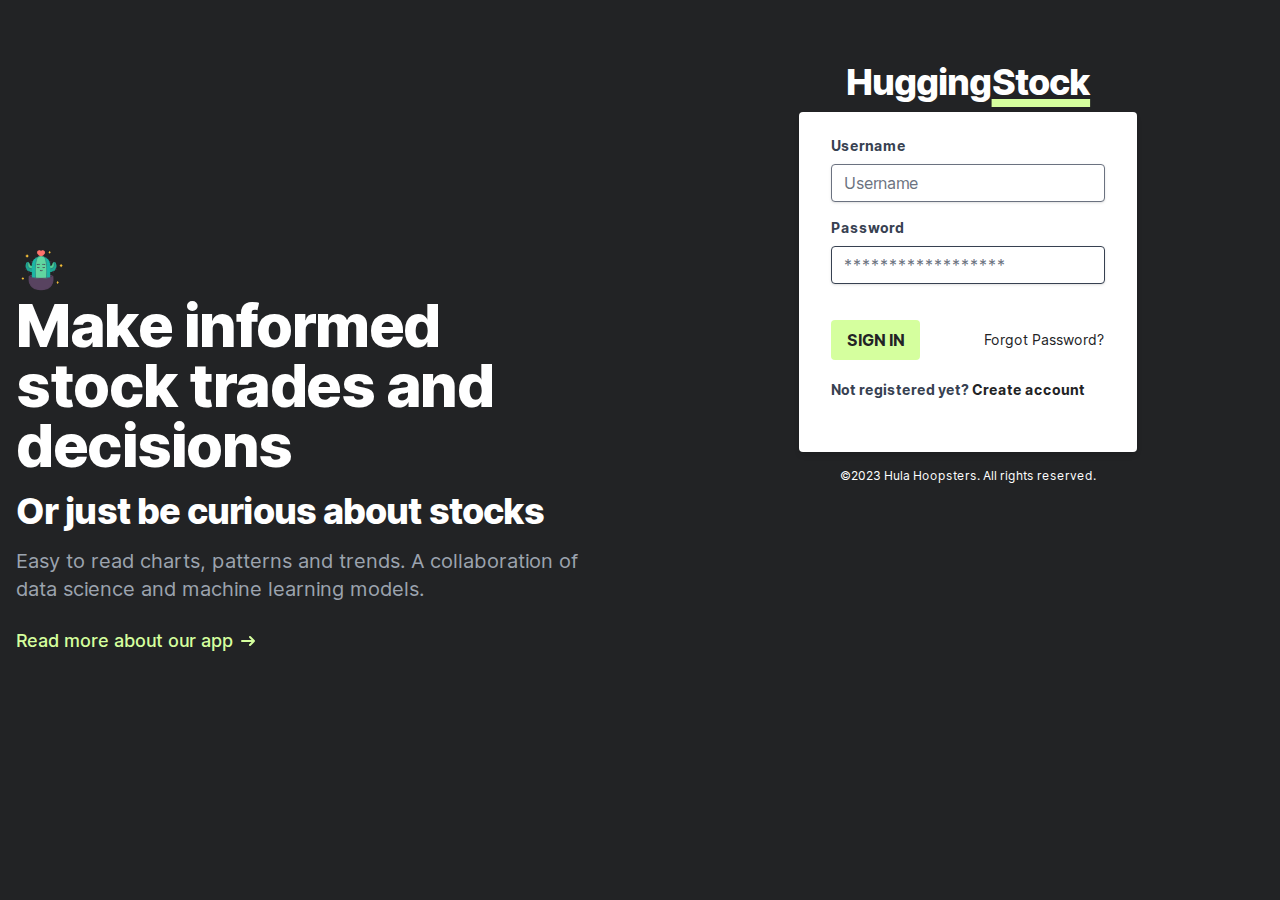
==== index.html @ e7da0951 "Updates" ====
<!DOCTYPE html><html lang="en"><head><meta charSet="utf-8"/><meta name="viewport" content="width=device-width, initial-scale=1"/><link rel="preload" as="font" href="/_next/static/media/c9a5bc6a7c948fb0-s.p.woff2" crossorigin="" type="font/woff2"/><link rel="preload" as="image" href="/images/idea.png"/><link rel="preload" as="image" href="/images/settings.png"/><link rel="preload" as="image" href="/images/logoff.png"/><link rel="preload" as="image" href="/images/chart1.png"/><link rel="preload" as="image" href="/images/chart2.png"/><link rel="preload" as="image" href="/images/chart3.png"/><link rel="stylesheet" href="/_next/static/css/60fbf86579f95ee8.css" data-precedence="next"/><link rel="preload" href="/_next/static/chunks/webpack-f92dfe1805171d2d.js" as="script" fetchPriority="low"/><script src="/_next/static/chunks/fd9d1056-d8f5e6ec3ff59217.js" async=""></script><script src="/_next/static/chunks/596-ba4aa5699359b7df.js" async=""></script><script src="/_next/static/chunks/main-app-d7ab8766f809db56.js" async=""></script><title>Hugging Stock</title><meta name="description" content="Hugging Stock for Automated Stock Charts"/><link rel="icon" href="/favicon.ico" type="image/x-icon" sizes="16x16"/><meta name="next-size-adjust"/><script src="/_next/static/chunks/polyfills-78c92fac7aa8fdd8.js" noModule=""></script></head><body class="__className_e66fe9 bg-base-100 m-0 p-0 lg:m-auto max-w-screen-2xl
          "><main><header class=" border-b-4 border-base-100 fixed  inset-x-0  top-0 m-0 p-0 z-20"><div class="navbar max-w-full bg-gradient-to-r from-base-100 from-50% via-base-100 to-base-100"><div class="flex-1"><img class="mask mask-heart w-8 lg:w-14" src="/images/idea.png"/><a class="text-primary btn btn-ghost normal-case m-0 p-0"><h1 class="font-extrabold leading-none tracking-tight text-2xl lg:text-4xl text-white">Hugging<span class="underline underline-offset-3 decoration-8 decoration-primary">Stock</span></h1></a></div><div class="flex-none gap-2"><div class="form-control"><form><input type="text" placeholder="Search By Ticker" class="bg-white w-40 text-base-100 input input-bordered" name="searchText"/></form></div><div class="dropdown dropdown-end"><label tabindex="0" class="btn border-2 border-white btn-circle avatar hover:border-white"><div class="avatar placeholder"><div class="bg-secondary-focus text-base-100 rounded-full w-10"><span></span></div></div></label><ul tabindex="0" class="mt-3 z-[1] p-2 shadow menu menu-sm dropdown-content bg-white text-base-100 rounded-box w-52"><li><a class="justify-between" href="/profile">Profile<img src="/images/settings.png"/></a></li><li><a class="justify-between">Logout<img src="/images/logoff.png"/></a></li></ul></div></div></div></header><div class="bg-base-100 dark:bg-base-100 mt-20 "><div class="bg-base-100 m-0 p-0"></div></div><footer class="bg-white border-t-4 border-secondary fixed  inset-x-0  bottom-0  p-2"><div class="grid h-full max-w-lg grid-cols-3 mx-auto text-base-100 dark:text-base-100"><a data-tip="Charts" href="/stocks?ticker=S%26P" class="inline-flex flex-col items-center justify-center font-bold px-5 group"><img src="/images/chart1.png" width="35"/><span class="text-sm group-hover:text-base-100 dark:group-hover:text-base-100">Charts</span></a><a data-tip="News" href="/news?ticker=S%26P" class="inline-flex font-bold flex-col items-center justify-center px-5 group"><img src="/images/chart2.png" width="35"/><span class="text-sm  group-hover:text-base-100 dark:group-hover:text-base-100">News</span></a><button type="button" class="inline-flex flex-col items-center justify-center font-bold px-5 group"><a class="tooltip tooltip-right" data-tip="S&amp;P" href="/snp"><img src="/images/chart3.png" width="35"/></a><span class="text-sm  group-hover:text-base-100 dark:group-hover:text-base-100">S&amp;P</span></button></div></footer></main><div id="modal-root"></div><script src="/_next/static/chunks/webpack-f92dfe1805171d2d.js" async=""></script><script>(self.__next_f=self.__next_f||[]).push([0])</script><script>self.__next_f.push([1,"1:HL[\"/_next/static/media/c9a5bc6a7c948fb0-s.p.woff2\",{\"as\":\"font\",\"type\":\"font/woff2\"}]\n2:HL[\"/_next/static/css/60fbf86579f95ee8.css\",{\"as\":\"style\"}]\n0:\"$L3\"\n"])</script><script>self.__next_f.push([1,"4:I{\"id\":7948,\"chunks\":[\"272:static/chunks/webpack-f92dfe1805171d2d.js\",\"971:static/chunks/fd9d1056-d8f5e6ec3ff59217.js\",\"596:static/chunks/596-ba4aa5699359b7df.js\"],\"name\":\"default\",\"async\":false}\n6:I{\"id\":6628,\"chunks\":[\"272:static/chunks/webpack-f92dfe1805171d2d.js\",\"971:static/chunks/fd9d1056-d8f5e6ec3ff59217.js\",\"596:static/chunks/596-ba4aa5699359b7df.js\"],\"name\":\"\",\"async\":false}\n7:I{\"id\":7767,\"chunks\":[\"272:static/chunks/webpack-f92dfe1805171d2d.js\",\"971:static/chunks/fd9d1056-d8f5e6ec3ff59217.js\",\"5"])</script><script>self.__next_f.push([1,"96:static/chunks/596-ba4aa5699359b7df.js\"],\"name\":\"default\",\"async\":false}\n8:I{\"id\":7920,\"chunks\":[\"272:static/chunks/webpack-f92dfe1805171d2d.js\",\"971:static/chunks/fd9d1056-d8f5e6ec3ff59217.js\",\"596:static/chunks/596-ba4aa5699359b7df.js\"],\"name\":\"default\",\"async\":false}\na:I{\"id\":4839,\"chunks\":[\"272:static/chunks/webpack-f92dfe1805171d2d.js\",\"971:static/chunks/fd9d1056-d8f5e6ec3ff59217.js\",\"596:static/chunks/596-ba4aa5699359b7df.js\"],\"name\":\"default\",\"async\":false}\nb:I{\"id\":1660,\"chunks\":[\"719:static/chunk"])</script><script>self.__next_f.push([1,"s/719-544041f2a8531db1.js\",\"396:static/chunks/396-30b259fae0532c16.js\",\"666:static/chunks/666-f0248f15559098da.js\",\"419:static/chunks/419-983c4f3cb1849428.js\",\"931:static/chunks/app/page-a1093fd416ad3d81.js\"],\"name\":\"\",\"async\":false}\n"])</script><script>self.__next_f.push([1,"3:[[[\"$\",\"link\",\"0\",{\"rel\":\"stylesheet\",\"href\":\"/_next/static/css/60fbf86579f95ee8.css\",\"precedence\":\"next\"}]],[\"$\",\"$L4\",null,{\"buildId\":\"aAJqhmwdjrL7wTuCgddaN\",\"assetPrefix\":\"\",\"initialCanonicalUrl\":\"/\",\"initialTree\":[\"\",{\"children\":[\"__PAGE__\",{}]},\"$undefined\",\"$undefined\",true],\"initialHead\":[false,\"$L5\"],\"globalErrorComponent\":\"$6\",\"children\":[null,[\"$\",\"html\",null,{\"lang\":\"en\",\"children\":[\"$\",\"body\",null,{\"className\":\"__className_e66fe9 bg-base-100 m-0 p-0 lg:m-auto max-w-screen-2xl\\n          \",\"children\":[[\"$\",\"$L7\",null,{\"parallelRouterKey\":\"children\",\"segmentPath\":[\"children\"],\"loading\":\"$undefined\",\"loadingStyles\":\"$undefined\",\"hasLoading\":false,\"error\":\"$undefined\",\"errorStyles\":\"$undefined\",\"template\":[\"$\",\"$L8\",null,{}],\"templateStyles\":\"$undefined\",\"notFound\":[[\"$\",\"title\",null,{\"children\":\"404: This page could not be found.\"}],[\"$\",\"div\",null,{\"style\":{\"fontFamily\":\"system-ui,\\\"Segoe UI\\\",Roboto,Helvetica,Arial,sans-serif,\\\"Apple Color Emoji\\\",\\\"Segoe UI Emoji\\\"\",\"height\":\"100vh\",\"textAlign\":\"center\",\"display\":\"flex\",\"flexDirection\":\"column\",\"alignItems\":\"center\",\"justifyContent\":\"center\"},\"children\":[\"$\",\"div\",null,{\"children\":[[\"$\",\"style\",null,{\"dangerouslySetInnerHTML\":{\"__html\":\"body{color:#000;background:#fff;margin:0}.next-error-h1{border-right:1px solid rgba(0,0,0,.3)}@media (prefers-color-scheme:dark){body{color:#fff;background:#000}.next-error-h1{border-right:1px solid rgba(255,255,255,.3)}}\"}}],[\"$\",\"h1\",null,{\"className\":\"next-error-h1\",\"style\":{\"display\":\"inline-block\",\"margin\":\"0 20px 0 0\",\"padding\":\"0 23px 0 0\",\"fontSize\":24,\"fontWeight\":500,\"verticalAlign\":\"top\",\"lineHeight\":\"49px\"},\"children\":\"404\"}],[\"$\",\"div\",null,{\"style\":{\"display\":\"inline-block\"},\"children\":[\"$\",\"h2\",null,{\"style\":{\"fontSize\":14,\"fontWeight\":400,\"lineHeight\":\"49px\",\"margin\":0},\"children\":\"This page could not be found.\"}]}]]}]}]],\"notFoundStyles\":[],\"childProp\":{\"current\":[\"$L9\",[\"$\",\"$La\",null,{\"propsForComponent\":{\"params\":{}},\"Component\":\"$b\"}],null],\"segment\":\"__PAGE__\"},\"styles\":[]}],[\"$\",\"div\",null,{\"id\":\"modal-root\"}]]}]}],null]}]]\n"])</script><script>self.__next_f.push([1,"5:[[\"$\",\"meta\",\"0\",{\"charSet\":\"utf-8\"}],[\"$\",\"title\",\"1\",{\"children\":\"Hugging Stock\"}],[\"$\",\"meta\",\"2\",{\"name\":\"description\",\"content\":\"Hugging Stock for Automated Stock Charts\"}],[\"$\",\"meta\",\"3\",{\"name\":\"viewport\",\"content\":\"width=device-width, initial-scale=1\"}],[\"$\",\"link\",\"4\",{\"rel\":\"icon\",\"href\":\"/favicon.ico\",\"type\":\"image/x-icon\",\"sizes\":\"16x16\"}],[\"$\",\"meta\",\"5\",{\"name\":\"next-size-adjust\"}]]\n9:null\n"])</script></body></html>
---- _next/static/css/60fbf86579f95ee8.css ----
@font-face{font-family:__Inter_e66fe9;font-style:normal;font-weight:100 900;font-display:swap;src:url(/_next/static/media/ec159349637c90ad-s.woff2) format("woff2");unicode-range:U+0460-052f,U+1c80-1c88,U+20b4,U+2de0-2dff,U+a640-a69f,U+fe2e-fe2f}@font-face{font-family:__Inter_e66fe9;font-style:normal;font-weight:100 900;font-display:swap;src:url(/_next/static/media/513657b02c5c193f-s.woff2) format("woff2");unicode-range:U+0301,U+0400-045f,U+0490-0491,U+04b0-04b1,U+2116}@font-face{font-family:__Inter_e66fe9;font-style:normal;font-weight:100 900;font-display:swap;src:url(/_next/static/media/fd4db3eb5472fc27-s.woff2) format("woff2");unicode-range:U+1f??}@font-face{font-family:__Inter_e66fe9;font-style:normal;font-weight:100 900;font-display:swap;src:url(/_next/static/media/51ed15f9841b9f9d-s.woff2) format("woff2");unicode-range:U+0370-03ff}@font-face{font-family:__Inter_e66fe9;font-style:normal;font-weight:100 900;font-display:swap;src:url(/_next/static/media/05a31a2ca4975f99-s.woff2) format("woff2");unicode-range:U+0102-0103,U+0110-0111,U+0128-0129,U+0168-0169,U+01a0-01a1,U+01af-01b0,U+0300-0301,U+0303-0304,U+0308-0309,U+0323,U+0329,U+1ea0-1ef9,U+20ab}@font-face{font-family:__Inter_e66fe9;font-style:normal;font-weight:100 900;font-display:swap;src:url(/_next/static/media/d6b16ce4a6175f26-s.woff2) format("woff2");unicode-range:U+0100-02af,U+0304,U+0308,U+0329,U+1e00-1e9f,U+1ef2-1eff,U+2020,U+20a0-20ab,U+20ad-20cf,U+2113,U+2c60-2c7f,U+a720-a7ff}@font-face{font-family:__Inter_e66fe9;font-style:normal;font-weight:100 900;font-display:swap;src:url(/_next/static/media/c9a5bc6a7c948fb0-s.p.woff2) format("woff2");unicode-range:U+00??,U+0131,U+0152-0153,U+02bb-02bc,U+02c6,U+02da,U+02dc,U+0304,U+0308,U+0329,U+2000-206f,U+2074,U+20ac,U+2122,U+2191,U+2193,U+2212,U+2215,U+feff,U+fffd}@font-face{font-family:__Inter_Fallback_e66fe9;src:local("Arial");ascent-override:90.20%;descent-override:22.48%;line-gap-override:0.00%;size-adjust:107.40%}.__className_e66fe9{font-family:__Inter_e66fe9,__Inter_Fallback_e66fe9;font-style:normal}

/*
! tailwindcss v3.3.3 | MIT License | https://tailwindcss.com
*/*,:after,:before{box-sizing:border-box;border:0 solid #e5e7eb}:after,:before{--tw-content:""}html{line-height:1.5;-webkit-text-size-adjust:100%;-moz-tab-size:4;-o-tab-size:4;tab-size:4;font-family:Roboto,sans-serif,ui-sans-serif,system-ui,-apple-system,BlinkMacSystemFont,Segoe UI,Helvetica Neue,Arial,Noto Sans,Apple Color Emoji,Segoe UI Emoji,Segoe UI Symbol,Noto Color Emoji;font-feature-settings:normal;font-variation-settings:normal}body{margin:0;line-height:inherit}hr{height:0;color:inherit;border-top-width:1px}abbr:where([title]){-webkit-text-decoration:underline dotted;text-decoration:underline dotted}h1,h2,h3,h4,h5,h6{font-size:inherit;font-weight:inherit}a{color:inherit;text-decoration:inherit}b,strong{font-weight:bolder}code,kbd,pre,samp{font-family:ui-monospace,SFMono-Regular,Menlo,Monaco,Consolas,Liberation Mono,Courier New,monospace;font-size:1em}small{font-size:80%}sub,sup{font-size:75%;line-height:0;position:relative;vertical-align:baseline}sub{bottom:-.25em}sup{top:-.5em}table{text-indent:0;border-color:inherit;border-collapse:collapse}button,input,optgroup,select,textarea{font-family:inherit;font-feature-settings:inherit;font-variation-settings:inherit;font-size:100%;font-weight:inherit;line-height:inherit;color:inherit;margin:0;padding:0}button,select{text-transform:none}[type=button],[type=reset],[type=submit],button{-webkit-appearance:button;background-color:transparent;background-image:none}:-moz-focusring{outline:auto}:-moz-ui-invalid{box-shadow:none}progress{vertical-align:baseline}::-webkit-inner-spin-button,::-webkit-outer-spin-button{height:auto}[type=search]{-webkit-appearance:textfield;outline-offset:-2px}::-webkit-search-decoration{-webkit-appearance:none}::-webkit-file-upload-button{-webkit-appearance:button;font:inherit}summary{display:list-item}blockquote,dd,dl,figure,h1,h2,h3,h4,h5,h6,hr,p,pre{margin:0}fieldset{margin:0}fieldset,legend{padding:0}menu,ol,ul{list-style:none;margin:0;padding:0}dialog{padding:0}textarea{resize:vertical}input::-moz-placeholder,textarea::-moz-placeholder{color:#9ca3af}input::placeholder,textarea::placeholder{color:#9ca3af}[role=button],button{cursor:pointer}:disabled{cursor:default}audio,canvas,embed,iframe,img,object,svg,video{display:block;vertical-align:middle}img,video{max-width:100%;height:auto}[hidden]{display:none}:root,[data-theme]{background-color:hsl(var(--b1)/var(--tw-bg-opacity,1));color:hsl(var(--bc)/var(--tw-text-opacity,1))}html{-webkit-tap-highlight-color:transparent}:root{--p:86 100% 81%;--pf:86 100% 74%;--sf:192 66% 67%;--af:179 100% 46%;--nf:46 15% 76%;--b2:220 4% 7%;--b3:0 0% 0%;--bc:220 1% 81%;--pc:86 18% 16%;--sc:193 17% 15%;--ac:177 34% 14%;--nc:46 2% 16%;--inc:193 17% 15%;--suc:86 18% 16%;--wac:54 10% 17%;--erc:2 23% 15%;--rounded-box:1rem;--rounded-btn:0.5rem;--rounded-badge:1.9rem;--animation-btn:0.25s;--animation-input:.2s;--btn-text-case:uppercase;--btn-focus-scale:0.95;--border-btn:1px;--tab-border:1px;--tab-radius:0.5rem;--s:192 66% 74%;--a:179 100% 53%;--n:46 15% 83%;--b1:220 4% 14%;--in:192 66% 74%;--su:86 100% 81%;--wa:55 97% 88%;--er:0 75% 72%}[data-tooltip-style^=light]+.tooltip>.tooltip-arrow:before{border-style:solid;border-color:#e5e7eb}[data-tooltip-style^=light]+.tooltip[data-popper-placement^=top]>.tooltip-arrow:before{border-bottom-width:1px;border-right-width:1px}[data-tooltip-style^=light]+.tooltip[data-popper-placement^=right]>.tooltip-arrow:before{border-bottom-width:1px;border-left-width:1px}[data-tooltip-style^=light]+.tooltip[data-popper-placement^=bottom]>.tooltip-arrow:before{border-top-width:1px;border-left-width:1px}[data-tooltip-style^=light]+.tooltip[data-popper-placement^=left]>.tooltip-arrow:before{border-top-width:1px;border-right-width:1px}.tooltip[data-popper-placement^=top]>.tooltip-arrow{bottom:-4px}.tooltip[data-popper-placement^=bottom]>.tooltip-arrow{top:-4px}.tooltip[data-popper-placement^=left]>.tooltip-arrow{right:-4px}.tooltip[data-popper-placement^=right]>.tooltip-arrow{left:-4px}.tooltip.invisible>.tooltip-arrow:before{visibility:hidden}[data-popper-arrow],[data-popper-arrow]:before{position:absolute;width:8px;height:8px;background:inherit}[data-popper-arrow]{visibility:hidden}[data-popper-arrow]:after,[data-popper-arrow]:before{content:"";visibility:visible;transform:rotate(45deg)}[data-popper-arrow]:after{position:absolute;width:9px;height:9px;background:inherit}[role=tooltip]>[data-popper-arrow]:before{border-style:solid;border-color:#e5e7eb}.dark [role=tooltip]>[data-popper-arrow]:before{border-style:solid;border-color:#4b5563}[role=tooltip]>[data-popper-arrow]:after{border-style:solid;border-color:#e5e7eb}.dark [role=tooltip]>[data-popper-arrow]:after{border-style:solid;border-color:#4b5563}[data-popover][role=tooltip][data-popper-placement^=top]>[data-popper-arrow]:after,[data-popover][role=tooltip][data-popper-placement^=top]>[data-popper-arrow]:before{border-bottom-width:1px;border-right-width:1px}[data-popover][role=tooltip][data-popper-placement^=right]>[data-popper-arrow]:after,[data-popover][role=tooltip][data-popper-placement^=right]>[data-popper-arrow]:before{border-bottom-width:1px;border-left-width:1px}[data-popover][role=tooltip][data-popper-placement^=bottom]>[data-popper-arrow]:after,[data-popover][role=tooltip][data-popper-placement^=bottom]>[data-popper-arrow]:before{border-top-width:1px;border-left-width:1px}[data-popover][role=tooltip][data-popper-placement^=left]>[data-popper-arrow]:after,[data-popover][role=tooltip][data-popper-placement^=left]>[data-popper-arrow]:before{border-top-width:1px;border-right-width:1px}[data-popover][role=tooltip][data-popper-placement^=top]>[data-popper-arrow]{bottom:-5px}[data-popover][role=tooltip][data-popper-placement^=bottom]>[data-popper-arrow]{top:-5px}[data-popover][role=tooltip][data-popper-placement^=left]>[data-popper-arrow]{right:-5px}[data-popover][role=tooltip][data-popper-placement^=right]>[data-popper-arrow]{left:-5px}[multiple],[type=date],[type=datetime-local],[type=email],[type=month],[type=number],[type=password],[type=search],[type=tel],[type=text],[type=time],[type=url],[type=week],select,textarea{-webkit-appearance:none;-moz-appearance:none;appearance:none;background-color:#fff;border-color:#6b7280;border-width:1px;border-radius:0;padding:.5rem .75rem;font-size:1rem;line-height:1.5rem;--tw-shadow:0 0 #0000}[multiple]:focus,[type=date]:focus,[type=datetime-local]:focus,[type=email]:focus,[type=month]:focus,[type=number]:focus,[type=password]:focus,[type=search]:focus,[type=tel]:focus,[type=text]:focus,[type=time]:focus,[type=url]:focus,[type=week]:focus,select:focus,textarea:focus{outline:2px solid transparent;outline-offset:2px;--tw-ring-inset:var(--tw-empty,/*!*/ /*!*/);--tw-ring-offset-width:0px;--tw-ring-offset-color:#fff;--tw-ring-color:#1c64f2;--tw-ring-offset-shadow:var(--tw-ring-inset) 0 0 0 var(--tw-ring-offset-width) var(--tw-ring-offset-color);--tw-ring-shadow:var(--tw-ring-inset) 0 0 0 calc(1px + var(--tw-ring-offset-width)) var(--tw-ring-color);box-shadow:var(--tw-ring-offset-shadow),var(--tw-ring-shadow),var(--tw-shadow);border-color:#1c64f2}input::-moz-placeholder,textarea::-moz-placeholder{color:#6b7280;opacity:1}input::placeholder,textarea::placeholder{color:#6b7280;opacity:1}::-webkit-datetime-edit-fields-wrapper{padding:0}::-webkit-date-and-time-value{min-height:1.5em}select:not([size]){background-image:url("data:image/svg+xml,%3csvg aria-hidden='true' xmlns='http://www.w3.org/2000/svg' fill='none' viewBox='0 0 10 6'%3e %3cpath stroke='%236B7280' stroke-linecap='round' stroke-linejoin='round' stroke-width='2' d='m1 1 4 4 4-4'/%3e %3c/svg%3e");background-position:right .75rem center;background-repeat:no-repeat;background-size:.75em .75em;padding-right:2.5rem;-webkit-print-color-adjust:exact;print-color-adjust:exact}:is([dir=rtl]) select:not([size]){background-position:left .75rem center;padding-right:.75rem;padding-left:0}[multiple]{background-image:none;background-position:0 0;background-repeat:unset;background-size:initial;padding-right:.75rem;-webkit-print-color-adjust:unset;print-color-adjust:unset}[type=checkbox],[type=radio]{-webkit-appearance:none;-moz-appearance:none;appearance:none;padding:0;-webkit-print-color-adjust:exact;print-color-adjust:exact;display:inline-block;vertical-align:middle;background-origin:border-box;-webkit-user-select:none;-moz-user-select:none;user-select:none;flex-shrink:0;height:1rem;width:1rem;color:#1c64f2;background-color:#fff;border-color:#6b7280;border-width:1px;--tw-shadow:0 0 #0000}[type=checkbox]{border-radius:0}[type=radio]{border-radius:100%}[type=checkbox]:focus,[type=radio]:focus{outline:2px solid transparent;outline-offset:2px;--tw-ring-inset:var(--tw-empty,/*!*/ /*!*/);--tw-ring-offset-width:2px;--tw-ring-offset-color:#fff;--tw-ring-color:#1c64f2;--tw-ring-offset-shadow:var(--tw-ring-inset) 0 0 0 var(--tw-ring-offset-width) var(--tw-ring-offset-color);--tw-ring-shadow:var(--tw-ring-inset) 0 0 0 calc(2px + var(--tw-ring-offset-width)) var(--tw-ring-color);box-shadow:var(--tw-ring-offset-shadow),var(--tw-ring-shadow),var(--tw-shadow)}.dark [type=checkbox]:checked,.dark [type=radio]:checked,[type=checkbox]:checked,[type=radio]:checked{border-color:transparent;background-color:currentColor;background-size:.55em .55em;background-position:50%;background-repeat:no-repeat}[type=checkbox]:checked{background-image:url("data:image/svg+xml,%3csvg aria-hidden='true' xmlns='http://www.w3.org/2000/svg' fill='none' viewBox='0 0 16 12'%3e %3cpath stroke='white' stroke-linecap='round' stroke-linejoin='round' stroke-width='3' d='M1 5.917 5.724 10.5 15 1.5'/%3e %3c/svg%3e");background-repeat:no-repeat;background-size:.55em .55em;-webkit-print-color-adjust:exact;print-color-adjust:exact}.dark [type=radio]:checked,[type=radio]:checked{background-image:url("data:image/svg+xml,%3csvg viewBox='0 0 16 16' fill='white' xmlns='http://www.w3.org/2000/svg'%3e%3ccircle cx='8' cy='8' r='3'/%3e%3c/svg%3e");background-size:1em 1em}[type=checkbox]:indeterminate{background-image:url("data:image/svg+xml,%3csvg aria-hidden='true' xmlns='http://www.w3.org/2000/svg' fill='none' viewBox='0 0 16 12'%3e %3cpath stroke='white' stroke-linecap='round' stroke-linejoin='round' stroke-width='3' d='M1 5.917 5.724 10.5 15 1.5'/%3e %3c/svg%3e");background-color:currentColor;border-color:transparent;background-position:50%;background-repeat:no-repeat;background-size:.55em .55em;-webkit-print-color-adjust:exact;print-color-adjust:exact}[type=checkbox]:indeterminate:focus,[type=checkbox]:indeterminate:hover{border-color:transparent;background-color:currentColor}[type=file]{background:unset;border-color:inherit;border-width:0;border-radius:0;padding:0;font-size:unset;line-height:inherit}[type=file]:focus{outline:1px auto inherit}input[type=file]::file-selector-button{color:#fff;background:#1f2937;border:0;font-weight:500;font-size:.875rem;cursor:pointer;padding:.625rem 1rem .625rem 2rem;margin-inline-start:-1rem;margin-inline-end:1rem}input[type=file]::file-selector-button:hover{background:#374151}:is([dir=rtl]) input[type=file]::file-selector-button{padding-right:2rem;padding-left:1rem}.dark input[type=file]::file-selector-button{color:#fff;background:#4b5563}.dark input[type=file]::file-selector-button:hover{background:#6b7280}input[type=range]::-webkit-slider-thumb{height:1.25rem;width:1.25rem;background:#1c64f2;border-radius:9999px;border:0;appearance:none;-moz-appearance:none;-webkit-appearance:none;cursor:pointer}input[type=range]:disabled::-webkit-slider-thumb{background:#9ca3af}.dark input[type=range]:disabled::-webkit-slider-thumb{background:#6b7280}input[type=range]:focus::-webkit-slider-thumb{outline:2px solid transparent;outline-offset:2px;--tw-ring-offset-shadow:var(--tw-ring-inset) 0 0 0 var(--tw-ring-offset-width) var(--tw-ring-offset-color);--tw-ring-shadow:var(--tw-ring-inset) 0 0 0 calc(4px + var(--tw-ring-offset-width)) var(--tw-ring-color);box-shadow:var(--tw-ring-offset-shadow),var(--tw-ring-shadow),var(--tw-shadow,0 0 #0000);--tw-ring-opacity:1px;--tw-ring-color:rgb(164 202 254/var(--tw-ring-opacity))}input[type=range]::-moz-range-thumb{height:1.25rem;width:1.25rem;background:#1c64f2;border-radius:9999px;border:0;appearance:none;-moz-appearance:none;-webkit-appearance:none;cursor:pointer}input[type=range]:disabled::-moz-range-thumb{background:#9ca3af}.dark input[type=range]:disabled::-moz-range-thumb{background:#6b7280}input[type=range]::-moz-range-progress{background:#3f83f8}input[type=range]::-ms-fill-lower{background:#3f83f8}*,:after,:before{--tw-border-spacing-x:0;--tw-border-spacing-y:0;--tw-translate-x:0;--tw-translate-y:0;--tw-rotate:0;--tw-skew-x:0;--tw-skew-y:0;--tw-scale-x:1;--tw-scale-y:1;--tw-pan-x: ;--tw-pan-y: ;--tw-pinch-zoom: ;--tw-scroll-snap-strictness:proximity;--tw-gradient-from-position: ;--tw-gradient-via-position: ;--tw-gradient-to-position: ;--tw-ordinal: ;--tw-slashed-zero: ;--tw-numeric-figure: ;--tw-numeric-spacing: ;--tw-numeric-fraction: ;--tw-ring-inset: ;--tw-ring-offset-width:0px;--tw-ring-offset-color:#fff;--tw-ring-color:rgba(63,131,248,.5);--tw-ring-offset-shadow:0 0 #0000;--tw-ring-shadow:0 0 #0000;--tw-shadow:0 0 #0000;--tw-shadow-colored:0 0 #0000;--tw-blur: ;--tw-brightness: ;--tw-contrast: ;--tw-grayscale: ;--tw-hue-rotate: ;--tw-invert: ;--tw-saturate: ;--tw-sepia: ;--tw-drop-shadow: ;--tw-backdrop-blur: ;--tw-backdrop-brightness: ;--tw-backdrop-contrast: ;--tw-backdrop-grayscale: ;--tw-backdrop-hue-rotate: ;--tw-backdrop-invert: ;--tw-backdrop-opacity: ;--tw-backdrop-saturate: ;--tw-backdrop-sepia: }::backdrop{--tw-border-spacing-x:0;--tw-border-spacing-y:0;--tw-translate-x:0;--tw-translate-y:0;--tw-rotate:0;--tw-skew-x:0;--tw-skew-y:0;--tw-scale-x:1;--tw-scale-y:1;--tw-pan-x: ;--tw-pan-y: ;--tw-pinch-zoom: ;--tw-scroll-snap-strictness:proximity;--tw-gradient-from-position: ;--tw-gradient-via-position: ;--tw-gradient-to-position: ;--tw-ordinal: ;--tw-slashed-zero: ;--tw-numeric-figure: ;--tw-numeric-spacing: ;--tw-numeric-fraction: ;--tw-ring-inset: ;--tw-ring-offset-width:0px;--tw-ring-offset-color:#fff;--tw-ring-color:rgba(63,131,248,.5);--tw-ring-offset-shadow:0 0 #0000;--tw-ring-shadow:0 0 #0000;--tw-shadow:0 0 #0000;--tw-shadow-colored:0 0 #0000;--tw-blur: ;--tw-brightness: ;--tw-contrast: ;--tw-grayscale: ;--tw-hue-rotate: ;--tw-invert: ;--tw-saturate: ;--tw-sepia: ;--tw-drop-shadow: ;--tw-backdrop-blur: ;--tw-backdrop-brightness: ;--tw-backdrop-contrast: ;--tw-backdrop-grayscale: ;--tw-backdrop-hue-rotate: ;--tw-backdrop-invert: ;--tw-backdrop-opacity: ;--tw-backdrop-saturate: ;--tw-backdrop-sepia: }.alert{display:grid;width:100%;grid-auto-flow:row;align-content:flex-start;align-items:center;justify-items:center;gap:1rem;text-align:center;border-width:1px;--tw-border-opacity:1;border-color:hsl(var(--b2)/var(--tw-border-opacity));padding:1rem;--tw-text-opacity:1;color:hsl(var(--bc)/var(--tw-text-opacity));border-radius:var(--rounded-box,1rem);--alert-bg:hsl(var(--b2));--alert-bg-mix:hsl(var(--b1));background-color:var(--alert-bg)}@media (min-width:640px){.alert{grid-auto-flow:column;grid-template-columns:auto minmax(auto,1fr);justify-items:start;text-align:left}}.avatar{position:relative;display:inline-flex}.avatar>div{display:block;aspect-ratio:1/1;overflow:hidden}.avatar img{height:100%;width:100%;-o-object-fit:cover;object-fit:cover}.avatar.placeholder>div{display:flex;align-items:center;justify-content:center}@media (hover:hover){.label a:hover{--tw-text-opacity:1;color:hsl(var(--bc)/var(--tw-text-opacity))}.menu li>:not(ul):not(.menu-title):not(details).active,.menu li>:not(ul):not(.menu-title):not(details):active,.menu li>details>summary:active{--tw-bg-opacity:1;background-color:hsl(var(--n)/var(--tw-bg-opacity));--tw-text-opacity:1;color:hsl(var(--nc)/var(--tw-text-opacity))}.tab:hover{--tw-text-opacity:1}.tabs-boxed .tab-active:not(.tab-disabled):not([disabled]):hover{--tw-text-opacity:1;color:hsl(var(--pc)/var(--tw-text-opacity))}}.btn{display:inline-flex;flex-shrink:0;cursor:pointer;-webkit-user-select:none;-moz-user-select:none;user-select:none;flex-wrap:wrap;align-items:center;justify-content:center;border-color:transparent;border-color:hsl(var(--b2)/var(--tw-border-opacity));text-align:center;transition-property:color,background-color,border-color,text-decoration-color,fill,stroke,opacity,box-shadow,transform,filter,-webkit-backdrop-filter;transition-property:color,background-color,border-color,text-decoration-color,fill,stroke,opacity,box-shadow,transform,filter,backdrop-filter;transition-property:color,background-color,border-color,text-decoration-color,fill,stroke,opacity,box-shadow,transform,filter,backdrop-filter,-webkit-backdrop-filter;transition-timing-function:cubic-bezier(.4,0,.2,1);transition-timing-function:cubic-bezier(0,0,.2,1);transition-duration:.2s;border-radius:var(--rounded-btn,.5rem);height:3rem;padding-left:1rem;padding-right:1rem;min-height:3rem;font-size:.875rem;line-height:1em;gap:.5rem;font-weight:600;text-decoration-line:none;border-width:var(--border-btn,1px);animation:button-pop var(--animation-btn,.25s) ease-out;text-transform:var(--btn-text-case,uppercase);--tw-border-opacity:1;--tw-bg-opacity:1;background-color:hsl(var(--b2)/var(--tw-bg-opacity));--tw-text-opacity:1;color:hsl(var(--bc)/var(--tw-text-opacity));outline-color:hsl(var(--bc)/1)}.btn-disabled,.btn:disabled,.btn[disabled]{pointer-events:none}.btn-circle{height:3rem;width:3rem;border-radius:9999px;padding:0}.btn-group>input[type=radio].btn{-webkit-appearance:none;-moz-appearance:none;appearance:none}.btn-group>input[type=radio].btn:before{content:attr(data-title)}.btn:is(input[type=checkbox]),.btn:is(input[type=radio]){width:auto;-webkit-appearance:none;-moz-appearance:none;appearance:none}.btn:is(input[type=checkbox]):after,.btn:is(input[type=radio]):after{--tw-content:attr(aria-label);content:var(--tw-content)}.card{position:relative;display:flex;flex-direction:column;border-radius:var(--rounded-box,1rem)}.card:focus{outline:2px solid transparent;outline-offset:2px}.card-body{display:flex;flex:1 1 auto;flex-direction:column;padding:var(--padding-card,2rem);gap:.5rem}.card-body :where(p){flex-grow:1}.card-actions{display:flex;flex-wrap:wrap;align-items:flex-start;gap:.5rem}.card figure{display:flex;align-items:center;justify-content:center}.card.image-full{display:grid}.card.image-full:before{position:relative;content:"";z-index:10;--tw-bg-opacity:1;background-color:hsl(var(--n)/var(--tw-bg-opacity));opacity:.75;border-radius:var(--rounded-box,1rem)}.card.image-full:before,.card.image-full>*{grid-column-start:1;grid-row-start:1}.card.image-full>figure img{height:100%;-o-object-fit:cover;object-fit:cover}.card.image-full>.card-body{position:relative;z-index:20;--tw-text-opacity:1;color:hsl(var(--nc)/var(--tw-text-opacity))}.\!collapse:not(td):not(tr):not(colgroup){visibility:visible!important}.collapse:not(td):not(tr):not(colgroup){visibility:visible}.\!collapse{position:relative!important;display:grid!important;overflow:hidden!important;grid-template-rows:auto 0fr!important;transition:grid-template-rows .2s!important;width:100%!important;border-radius:var(--rounded-box,1rem)!important}.collapse{position:relative;display:grid;overflow:hidden;grid-template-rows:auto 0fr;transition:grid-template-rows .2s;width:100%;border-radius:var(--rounded-box,1rem)}.collapse-content,.collapse-title,.collapse>input[type=checkbox],.collapse>input[type=radio]{grid-column-start:1;grid-row-start:1}.\!collapse>input[type=checkbox],.\!collapse>input[type=radio]{grid-column-start:1!important;grid-row-start:1!important}.collapse>input[type=checkbox],.collapse>input[type=radio]{-webkit-appearance:none;-moz-appearance:none;appearance:none;opacity:0}.\!collapse>input[type=checkbox],.\!collapse>input[type=radio]{-webkit-appearance:none!important;-moz-appearance:none!important;appearance:none!important;opacity:0!important}.collapse-content{visibility:hidden;grid-column-start:1;grid-row-start:2;min-height:0;transition:visibility .2s;transition:padding .2s ease-out,background-color .2s ease-out;padding-left:1rem;padding-right:1rem;cursor:unset}.collapse-open,.collapse:focus:not(.collapse-close),.collapse[open]{grid-template-rows:auto 1fr}.\!collapse:focus:not(.collapse-close),.\!collapse[open]{grid-template-rows:auto 1fr!important}.collapse:not(.collapse-close):has(>input[type=checkbox]:checked),.collapse:not(.collapse-close):has(>input[type=radio]:checked){grid-template-rows:auto 1fr}.\!collapse:not(.collapse-close):has(>input[type=checkbox]:checked),.\!collapse:not(.collapse-close):has(>input[type=radio]:checked){grid-template-rows:auto 1fr!important}.collapse-open>.collapse-content,.collapse:focus:not(.collapse-close)>.collapse-content,.collapse:not(.collapse-close)>input[type=checkbox]:checked~.collapse-content,.collapse:not(.collapse-close)>input[type=radio]:checked~.collapse-content,.collapse[open]>.collapse-content{visibility:visible;min-height:-moz-fit-content;min-height:fit-content}.\!collapse:focus:not(.collapse-close)>.collapse-content,.\!collapse:not(.collapse-close)>input[type=checkbox]:checked~.collapse-content,.\!collapse:not(.collapse-close)>input[type=radio]:checked~.collapse-content,.\!collapse[open]>.collapse-content{visibility:visible!important;min-height:-moz-fit-content!important;min-height:fit-content!important}.divider{display:flex;flex-direction:row;align-items:center;align-self:stretch;margin-top:1rem;margin-bottom:1rem;height:1rem;white-space:nowrap}.divider:after,.divider:before{content:"";flex-grow:1;height:.125rem;width:100%}.dropdown{position:relative;display:inline-block}.dropdown>:not(summary):focus{outline:2px solid transparent;outline-offset:2px}.dropdown .dropdown-content{position:absolute}.dropdown:is(:not(details)) .dropdown-content{visibility:hidden;opacity:0;transform-origin:top;--tw-scale-x:.95;--tw-scale-y:.95;transform:translate(var(--tw-translate-x),var(--tw-translate-y)) rotate(var(--tw-rotate)) skewX(var(--tw-skew-x)) skewY(var(--tw-skew-y)) scaleX(var(--tw-scale-x)) scaleY(var(--tw-scale-y));transition-property:color,background-color,border-color,text-decoration-color,fill,stroke,opacity,box-shadow,transform,filter,-webkit-backdrop-filter;transition-property:color,background-color,border-color,text-decoration-color,fill,stroke,opacity,box-shadow,transform,filter,backdrop-filter;transition-property:color,background-color,border-color,text-decoration-color,fill,stroke,opacity,box-shadow,transform,filter,backdrop-filter,-webkit-backdrop-filter;transition-timing-function:cubic-bezier(.4,0,.2,1);transition-timing-function:cubic-bezier(0,0,.2,1);transition-duration:.2s}.dropdown-end .dropdown-content{right:0}.dropdown-left .dropdown-content{bottom:auto;right:100%;top:0;transform-origin:right}.dropdown-right .dropdown-content{bottom:auto;left:100%;top:0;transform-origin:left}.dropdown-bottom .dropdown-content{bottom:auto;top:100%;transform-origin:top}.dropdown-top .dropdown-content{bottom:100%;top:auto;transform-origin:bottom}.dropdown-end.dropdown-left .dropdown-content,.dropdown-end.dropdown-right .dropdown-content{bottom:0;top:auto}.dropdown.dropdown-open .dropdown-content,.dropdown:focus-within .dropdown-content,.dropdown:not(.dropdown-hover):focus .dropdown-content{visibility:visible;opacity:1}@media (hover:hover){.dropdown.dropdown-hover:hover .dropdown-content{visibility:visible;opacity:1}.btm-nav>.disabled:hover,.btm-nav>[disabled]:hover{pointer-events:none;--tw-border-opacity:0;background-color:hsl(var(--n)/var(--tw-bg-opacity));--tw-bg-opacity:0.1;color:hsl(var(--bc)/var(--tw-text-opacity));--tw-text-opacity:0.2}.btn:hover{border-color:hsl(var(--b3)/var(--tw-border-opacity));background-color:hsl(var(--b3)/var(--tw-bg-opacity))}.btn-primary:hover,.btn:hover{--tw-border-opacity:1;--tw-bg-opacity:1}.btn-primary:hover{border-color:hsl(var(--pf)/var(--tw-border-opacity));background-color:hsl(var(--pf)/var(--tw-bg-opacity))}.btn.glass:hover{--glass-opacity:25%;--glass-border-opacity:15%}.btn-ghost:hover{--tw-border-opacity:0;background-color:hsl(var(--bc)/var(--tw-bg-opacity));--tw-bg-opacity:0.2}.btn-outline.btn-primary:hover{--tw-border-opacity:1;border-color:hsl(var(--pf)/var(--tw-border-opacity));--tw-bg-opacity:1;background-color:hsl(var(--pf)/var(--tw-bg-opacity));--tw-text-opacity:1;color:hsl(var(--pc)/var(--tw-text-opacity))}.btn-disabled:hover,.btn:disabled:hover,.btn[disabled]:hover{--tw-border-opacity:0;background-color:hsl(var(--n)/var(--tw-bg-opacity));--tw-bg-opacity:0.2;color:hsl(var(--bc)/var(--tw-text-opacity));--tw-text-opacity:0.2}.btn:is(input[type=checkbox]:checked):hover,.btn:is(input[type=radio]:checked):hover{--tw-border-opacity:1;border-color:hsl(var(--pf)/var(--tw-border-opacity));--tw-bg-opacity:1;background-color:hsl(var(--pf)/var(--tw-bg-opacity))}.dropdown.dropdown-hover:hover .dropdown-content{--tw-scale-x:1;--tw-scale-y:1;transform:translate(var(--tw-translate-x),var(--tw-translate-y)) rotate(var(--tw-rotate)) skewX(var(--tw-skew-x)) skewY(var(--tw-skew-y)) scaleX(var(--tw-scale-x)) scaleY(var(--tw-scale-y))}:where(.menu li:not(.menu-title):not(.disabled)>:not(ul):not(details):not(.menu-title)):not(.active):hover,:where(.menu li:not(.menu-title):not(.disabled)>details>summary:not(.menu-title)):not(.active):hover{cursor:pointer;background-color:hsl(var(--bc)/.1);--tw-text-opacity:1;color:hsl(var(--bc)/var(--tw-text-opacity));outline:2px solid transparent;outline-offset:2px}.tab[disabled],.tab[disabled]:hover{cursor:not-allowed;color:hsl(var(--bc)/var(--tw-text-opacity));--tw-text-opacity:0.2}}.dropdown:is(details) summary::-webkit-details-marker{display:none}.footer{width:100%;grid-auto-flow:row;-moz-column-gap:1rem;column-gap:1rem;row-gap:2.5rem;font-size:.875rem;line-height:1.25rem}.footer,.footer>*{display:grid;place-items:start}.footer>*{gap:.5rem}@media (min-width:48rem){.footer{grid-auto-flow:column}.footer-center{grid-auto-flow:row dense}}.form-control{display:flex;flex-direction:column}.label{display:flex;-webkit-user-select:none;-moz-user-select:none;user-select:none;align-items:center;justify-content:space-between;padding:.5rem .25rem}.indicator{position:relative;display:inline-flex;width:-moz-max-content;width:max-content}.indicator :where(.indicator-item){z-index:1;position:absolute;white-space:nowrap}.input{flex-shrink:1;height:3rem;padding-left:1rem;padding-right:1rem;font-size:1rem;line-height:2;line-height:1.5rem;border-width:1px;border-color:hsl(var(--bc)/var(--tw-border-opacity));--tw-border-opacity:0;--tw-bg-opacity:1;background-color:hsl(var(--b1)/var(--tw-bg-opacity));border-radius:var(--rounded-btn,.5rem)}.input-group>.input{isolation:isolate}.input-group>*,.input-group>.input,.input-group>.select,.input-group>.textarea{border-radius:0}.join .dropdown .join-item:first-child:not(:last-child),.join :first-child:not(:last-child) .dropdown .join-item{border-start-end-radius:inherit;border-end-end-radius:inherit}.link{cursor:pointer;text-decoration-line:underline}.mask{-webkit-mask-size:contain;mask-size:contain;-webkit-mask-repeat:no-repeat;mask-repeat:no-repeat;-webkit-mask-position:center;mask-position:center}.menu{display:flex;flex-direction:column;flex-wrap:wrap;font-size:.875rem;line-height:1.25rem;padding:.5rem}.menu :where(li ul){position:relative;white-space:nowrap;margin-left:1rem;padding-left:.5rem}.menu :where(li:not(.menu-title)>:not(ul):not(details):not(.menu-title)),.menu :where(li:not(.menu-title)>details>summary:not(.menu-title)){display:grid;grid-auto-flow:column;align-content:flex-start;align-items:center;gap:.5rem;grid-auto-columns:minmax(auto,max-content) auto max-content;-webkit-user-select:none;-moz-user-select:none;user-select:none}.menu li.disabled{cursor:not-allowed;-webkit-user-select:none;-moz-user-select:none;user-select:none;color:hsl(var(--bc)/.3)}.menu :where(li>.menu-dropdown:not(.menu-dropdown-show)){display:none}:where(.menu li){position:relative;display:flex;flex-shrink:0;flex-direction:column;flex-wrap:wrap;align-items:stretch}:where(.menu li) .badge{justify-self:end}.modal{pointer-events:none;position:fixed;inset:0;margin:0;display:grid;height:100%;max-height:none;width:100%;max-width:none;justify-items:center;padding:0;opacity:0;overscroll-behavior:contain;z-index:999;background-color:transparent;color:inherit;transition-duration:.2s;transition-timing-function:cubic-bezier(0,0,.2,1);transition-property:transform,opacity,visibility;overflow-y:hidden}:where(.modal){align-items:center}.modal-box{max-height:calc(100vh - 5em);grid-column-start:1;grid-row-start:1;width:91.666667%;max-width:32rem;--tw-scale-x:.9;--tw-scale-y:.9;transform:translate(var(--tw-translate-x),var(--tw-translate-y)) rotate(var(--tw-rotate)) skewX(var(--tw-skew-x)) skewY(var(--tw-skew-y)) scaleX(var(--tw-scale-x)) scaleY(var(--tw-scale-y));--tw-bg-opacity:1;background-color:hsl(var(--b1)/var(--tw-bg-opacity));padding:1.5rem;transition-property:color,background-color,border-color,text-decoration-color,fill,stroke,opacity,box-shadow,transform,filter,-webkit-backdrop-filter;transition-property:color,background-color,border-color,text-decoration-color,fill,stroke,opacity,box-shadow,transform,filter,backdrop-filter;transition-property:color,background-color,border-color,text-decoration-color,fill,stroke,opacity,box-shadow,transform,filter,backdrop-filter,-webkit-backdrop-filter;transition-timing-function:cubic-bezier(.4,0,.2,1);transition-timing-function:cubic-bezier(0,0,.2,1);transition-duration:.2s;border-top-left-radius:var(--rounded-box,1rem);border-top-right-radius:var(--rounded-box,1rem);border-bottom-left-radius:var(--rounded-box,1rem);border-bottom-right-radius:var(--rounded-box,1rem);box-shadow:0 25px 50px -12px rgba(0,0,0,.25);overflow-y:auto;overscroll-behavior:contain}.modal-open,.modal-toggle:checked+.modal,.modal:target,.modal[open]{pointer-events:auto;visibility:visible;opacity:1}.modal-action{display:flex;margin-top:1.5rem;justify-content:flex-end}:root:has(:is(.modal-open,.modal:target,.modal-toggle:checked+.modal,.modal[open])){overflow:hidden}.navbar{display:flex;align-items:center;padding:var(--navbar-padding,.5rem);min-height:4rem;width:100%}:where(.navbar>*){display:inline-flex;align-items:center}.radial-progress{position:relative;display:inline-grid;height:var(--size);width:var(--size);place-content:center;border-radius:9999px;background-color:transparent;vertical-align:middle;box-sizing:content-box;--value:0;--size:5rem;--thickness:calc(var(--size) / 10)}.radial-progress::-moz-progress-bar{-moz-appearance:none;appearance:none;background-color:transparent}.radial-progress::-webkit-progress-bar,.radial-progress::-webkit-progress-value{-webkit-appearance:none;appearance:none;background-color:transparent}.radial-progress:after,.radial-progress:before{position:absolute;border-radius:9999px;content:""}.radial-progress:before{inset:0;background:radial-gradient(farthest-side,currentColor 98%,#0000) top/var(--thickness) var(--thickness) no-repeat,conic-gradient(currentColor calc(var(--value) * 1%),#0000 0);-webkit-mask:radial-gradient(farthest-side,#0000 calc(99% - var(--thickness)),#000 calc(100% - var(--thickness)));mask:radial-gradient(farthest-side,#0000 calc(99% - var(--thickness)),#000 calc(100% - var(--thickness)))}.radial-progress:after{inset:calc(50% - var(--thickness) / 2);transform:rotate(calc(var(--value) * 3.6deg - 90deg)) translate(calc(var(--size) / 2 - 50%));background-color:currentColor}.radio{flex-shrink:0;--chkbg:var(--bc);width:1.5rem;-webkit-appearance:none;border-radius:9999px;border-width:1px;border-color:hsl(var(--bc)/var(--tw-border-opacity));--tw-border-opacity:0.2}.radio,.range{height:1.5rem;cursor:pointer;-moz-appearance:none;appearance:none}.range{width:100%;-webkit-appearance:none;--range-shdw:var(--bc);overflow:hidden;background-color:transparent;border-radius:var(--rounded-box,1rem)}.range:focus{outline:none}.stats{display:inline-grid;--tw-bg-opacity:1;background-color:hsl(var(--b1)/var(--tw-bg-opacity));--tw-text-opacity:1;color:hsl(var(--bc)/var(--tw-text-opacity));border-radius:var(--rounded-box,1rem)}:where(.stats){grid-auto-flow:column;overflow-x:auto}.stat{display:inline-grid;width:100%;grid-template-columns:repeat(1,1fr);-moz-column-gap:1rem;column-gap:1rem;border-color:hsl(var(--bc)/var(--tw-border-opacity));--tw-border-opacity:0.1;padding:1rem 1.5rem}.stat-figure{grid-column-start:2;grid-row:span 3/span 3;grid-row-start:1;place-self:center;justify-self:end}.steps{display:inline-grid;grid-auto-flow:column;overflow:hidden;overflow-x:auto;counter-reset:step;grid-auto-columns:1fr}.steps .step{display:grid;grid-template-columns:repeat(1,minmax(0,1fr));grid-template-columns:auto;grid-template-rows:repeat(2,minmax(0,1fr));grid-template-rows:40px 1fr;place-items:center;text-align:center;min-width:4rem}.tabs{display:flex;align-items:flex-end}.tab,.tabs{flex-wrap:wrap}.tab{position:relative;display:inline-flex;cursor:pointer;-webkit-user-select:none;-moz-user-select:none;user-select:none;align-items:center;justify-content:center;text-align:center;height:2rem;font-size:.875rem;line-height:1.25rem;line-height:2;--tab-padding:1rem;--tw-text-opacity:0.5;--tab-color:hsl(var(--bc)/var(--tw-text-opacity,1));--tab-bg:hsl(var(--b1)/var(--tw-bg-opacity,1));--tab-border-color:hsl(var(--b3)/var(--tw-bg-opacity,1));color:var(--tab-color);padding-left:var(--tab-padding,1rem);padding-right:var(--tab-padding,1rem)}.avatar-group :where(.avatar){overflow:hidden;border-radius:9999px;border-width:4px;--tw-border-opacity:1;border-color:hsl(var(--b1)/var(--tw-border-opacity))}.btm-nav>.disabled,.btm-nav>[disabled]{pointer-events:none;--tw-border-opacity:0;background-color:hsl(var(--n)/var(--tw-bg-opacity));--tw-bg-opacity:0.1;color:hsl(var(--bc)/var(--tw-text-opacity));--tw-text-opacity:0.2}.btm-nav>* .label{font-size:1rem;line-height:1.5rem}.btn:active:focus,.btn:active:hover{animation:button-pop 0s ease-out;transform:scale(var(--btn-focus-scale,.97))}.btn:focus-visible{outline-style:solid;outline-width:2px;outline-offset:2px}.btn-primary{--tw-border-opacity:1;border-color:hsl(var(--p)/var(--tw-border-opacity));--tw-bg-opacity:1;background-color:hsl(var(--p)/var(--tw-bg-opacity));--tw-text-opacity:1;color:hsl(var(--pc)/var(--tw-text-opacity));outline-color:hsl(var(--p)/1)}.btn-primary.btn-active{--tw-border-opacity:1;border-color:hsl(var(--pf)/var(--tw-border-opacity));--tw-bg-opacity:1;background-color:hsl(var(--pf)/var(--tw-bg-opacity))}.btn.glass{--tw-shadow:0 0 #0000;--tw-shadow-colored:0 0 #0000;box-shadow:var(--tw-ring-offset-shadow,0 0 #0000),var(--tw-ring-shadow,0 0 #0000),var(--tw-shadow);outline-color:currentColor}.btn.glass.btn-active{--glass-opacity:25%;--glass-border-opacity:15%}.btn-ghost{border-width:1px;border-color:transparent;background-color:transparent;color:currentColor;--tw-shadow:0 0 #0000;--tw-shadow-colored:0 0 #0000;box-shadow:var(--tw-ring-offset-shadow,0 0 #0000),var(--tw-ring-shadow,0 0 #0000),var(--tw-shadow);outline-color:currentColor}.btn-ghost.btn-active{--tw-border-opacity:0;background-color:hsl(var(--bc)/var(--tw-bg-opacity));--tw-bg-opacity:0.2}.btn-outline.btn-primary{--tw-text-opacity:1;color:hsl(var(--p)/var(--tw-text-opacity))}.btn-outline.btn-primary.btn-active{--tw-border-opacity:1;border-color:hsl(var(--pf)/var(--tw-border-opacity));--tw-bg-opacity:1;background-color:hsl(var(--pf)/var(--tw-bg-opacity));--tw-text-opacity:1;color:hsl(var(--pc)/var(--tw-text-opacity))}.btn.btn-disabled,.btn:disabled,.btn[disabled]{--tw-border-opacity:0;background-color:hsl(var(--n)/var(--tw-bg-opacity));--tw-bg-opacity:0.2;color:hsl(var(--bc)/var(--tw-text-opacity));--tw-text-opacity:0.2}.btn-group>.btn-active,.btn-group>input[type=radio]:checked.btn{--tw-border-opacity:1;border-color:hsl(var(--p)/var(--tw-border-opacity));--tw-bg-opacity:1;background-color:hsl(var(--p)/var(--tw-bg-opacity));--tw-text-opacity:1;color:hsl(var(--pc)/var(--tw-text-opacity))}.btn-group>.btn-active:focus-visible,.btn-group>input[type=radio]:checked.btn:focus-visible{outline-style:solid;outline-width:2px;outline-color:hsl(var(--p)/1)}.btn:is(input[type=checkbox]:checked),.btn:is(input[type=radio]:checked){--tw-border-opacity:1;border-color:hsl(var(--p)/var(--tw-border-opacity));--tw-bg-opacity:1;background-color:hsl(var(--p)/var(--tw-bg-opacity));--tw-text-opacity:1;color:hsl(var(--pc)/var(--tw-text-opacity))}.btn:is(input[type=checkbox]:checked):focus-visible,.btn:is(input[type=radio]:checked):focus-visible{outline-color:hsl(var(--p)/1)}@keyframes button-pop{0%{transform:scale(var(--btn-focus-scale,.98))}40%{transform:scale(1.02)}to{transform:scale(1)}}.card :where(figure:first-child){overflow:hidden;border-start-start-radius:inherit;border-start-end-radius:inherit;border-end-start-radius:unset;border-end-end-radius:unset}.card :where(figure:last-child){overflow:hidden;border-start-start-radius:unset;border-start-end-radius:unset;border-end-start-radius:inherit;border-end-end-radius:inherit}.card:focus-visible{outline:2px solid currentColor;outline-offset:2px}.card.bordered{border-width:1px;--tw-border-opacity:1;border-color:hsl(var(--b2)/var(--tw-border-opacity))}.card.compact .card-body{padding:1rem;font-size:.875rem;line-height:1.25rem}.card-title{display:flex;align-items:center;gap:.5rem;font-size:1.25rem;line-height:1.75rem;font-weight:600}.card.image-full :where(figure){overflow:hidden;border-radius:inherit}@keyframes checkmark{0%{background-position-y:5px}50%{background-position-y:-2px}to{background-position-y:0}}details.\!collapse{width:100%!important}details.collapse{width:100%}details.\!collapse summary{position:relative!important;display:block!important;outline:2px solid transparent!important;outline-offset:2px!important}details.collapse summary{position:relative;display:block;outline:2px solid transparent;outline-offset:2px}details.\!collapse summary::-webkit-details-marker{display:none!important}details.collapse summary::-webkit-details-marker{display:none}.\!collapse:focus-visible{outline-style:solid!important;outline-width:2px!important;outline-offset:2px!important;outline-color:hsl(var(--bc)/1)!important}.collapse:focus-visible{outline-style:solid;outline-width:2px;outline-offset:2px;outline-color:hsl(var(--bc)/1)}.collapse:has(.collapse-title:focus-visible),.collapse:has(>input[type=checkbox]:focus-visible),.collapse:has(>input[type=radio]:focus-visible){outline-style:solid;outline-width:2px;outline-offset:2px;outline-color:hsl(var(--bc)/1)}.\!collapse:has(.collapse-title:focus-visible),.\!collapse:has(>input[type=checkbox]:focus-visible),.\!collapse:has(>input[type=radio]:focus-visible){outline-style:solid!important;outline-width:2px!important;outline-offset:2px!important;outline-color:hsl(var(--bc)/1)!important}.collapse-arrow>.collapse-title:after{position:absolute;display:block;height:.5rem;width:.5rem;--tw-translate-y:-100%;--tw-rotate:45deg;transform:translate(var(--tw-translate-x),var(--tw-translate-y)) rotate(var(--tw-rotate)) skewX(var(--tw-skew-x)) skewY(var(--tw-skew-y)) scaleX(var(--tw-scale-x)) scaleY(var(--tw-scale-y));transition-property:all;transition-timing-function:cubic-bezier(.4,0,.2,1);transition-timing-function:cubic-bezier(0,0,.2,1);transition-duration:.15s;transition-duration:.2s;top:50%;right:1.4rem;content:"";transform-origin:75% 75%;box-shadow:2px 2px;pointer-events:none}[dir=rtl] .collapse-arrow>.collapse-title:after{--tw-rotate:-45deg}.collapse-plus>.collapse-title:after{position:absolute;display:block;height:.5rem;width:.5rem;transition-property:all;transition-timing-function:cubic-bezier(.4,0,.2,1);transition-timing-function:cubic-bezier(0,0,.2,1);transition-duration:.3s;top:.9rem;right:1.4rem;content:"+";pointer-events:none}.collapse:not(.collapse-open):not(.collapse-close)>.collapse-title,.collapse:not(.collapse-open):not(.collapse-close)>input[type=checkbox],.collapse:not(.collapse-open):not(.collapse-close)>input[type=radio]:not(:checked){cursor:pointer}.\!collapse:not(.collapse-open):not(.collapse-close)>.collapse-title,.\!collapse:not(.collapse-open):not(.collapse-close)>input[type=checkbox],.\!collapse:not(.collapse-open):not(.collapse-close)>input[type=radio]:not(:checked){cursor:pointer!important}.\!collapse:focus:not(.collapse-open):not(.collapse-close):not(.\!collapse[open])>.collapse-title{cursor:unset!important}.collapse:focus:not(.collapse-open):not(.collapse-close):not(.collapse[open])>.collapse-title{cursor:unset}.collapse-title{position:relative}:where(.collapse>input[type=checkbox]),:where(.collapse>input[type=radio]){z-index:1}:where(.\!collapse>input[type=checkbox]),:where(.\!collapse>input[type=radio]){z-index:1!important}.collapse-title,:where(.collapse>input[type=checkbox]),:where(.collapse>input[type=radio]){width:100%;padding:1rem 3rem 1rem 1rem;min-height:3.75rem;transition:background-color .2s ease-out}:where(.\!collapse>input[type=checkbox]),:where(.\!collapse>input[type=radio]){width:100%!important;padding:1rem 3rem 1rem 1rem!important;min-height:3.75rem!important;transition:background-color .2s ease-out!important}.collapse-open>:where(.collapse-content),.collapse:focus:not(.collapse-close)>:where(.collapse-content),.collapse:not(.collapse-close)>:where(input[type=checkbox]:checked~.collapse-content),.collapse:not(.collapse-close)>:where(input[type=radio]:checked~.collapse-content),.collapse[open]>:where(.collapse-content){padding-bottom:1rem;transition:padding .2s ease-out,background-color .2s ease-out}.\!collapse:focus:not(.collapse-close)>:where(.collapse-content),.\!collapse:not(.collapse-close)>:where(input[type=checkbox]:checked~.collapse-content),.\!collapse:not(.collapse-close)>:where(input[type=radio]:checked~.collapse-content),.\!collapse[open]>:where(.collapse-content){padding-bottom:1rem!important;transition:padding .2s ease-out,background-color .2s ease-out!important}.\!collapse[open].collapse-arrow>.collapse-title:after{--tw-translate-y:-50%!important;--tw-rotate:225deg!important;transform:translate(var(--tw-translate-x),var(--tw-translate-y)) rotate(var(--tw-rotate)) skewX(var(--tw-skew-x)) skewY(var(--tw-skew-y)) scaleX(var(--tw-scale-x)) scaleY(var(--tw-scale-y))!important}.collapse-arrow:focus:not(.collapse-close)>.collapse-title:after,.collapse-arrow:not(.collapse-close)>input[type=checkbox]:checked~.collapse-title:after,.collapse-arrow:not(.collapse-close)>input[type=radio]:checked~.collapse-title:after,.collapse-open.collapse-arrow>.collapse-title:after,.collapse[open].collapse-arrow>.collapse-title:after{--tw-translate-y:-50%;--tw-rotate:225deg;transform:translate(var(--tw-translate-x),var(--tw-translate-y)) rotate(var(--tw-rotate)) skewX(var(--tw-skew-x)) skewY(var(--tw-skew-y)) scaleX(var(--tw-scale-x)) scaleY(var(--tw-scale-y))}[dir=rtl] .\!collapse[open].collapse-arrow>.collapse-title:after{--tw-rotate:135deg!important}[dir=rtl] .collapse-arrow:focus:not(.collapse-close) .collapse-title:after,[dir=rtl] .collapse-arrow:not(.collapse-close) input[type=checkbox]:checked~.collapse-title:after,[dir=rtl] .collapse-open.collapse-arrow>.collapse-title:after,[dir=rtl] .collapse[open].collapse-arrow>.collapse-title:after{--tw-rotate:135deg}.\!collapse[open].collapse-plus>.collapse-title:after{content:"−"!important}.collapse-open.collapse-plus>.collapse-title:after,.collapse-plus:focus:not(.collapse-close)>.collapse-title:after,.collapse-plus:not(.collapse-close)>input[type=checkbox]:checked~.collapse-title:after,.collapse-plus:not(.collapse-close)>input[type=radio]:checked~.collapse-title:after,.collapse[open].collapse-plus>.collapse-title:after{content:"−"}.divider:after,.divider:before{background-color:hsl(var(--bc)/var(--tw-bg-opacity));--tw-bg-opacity:0.1}.divider:not(:empty){gap:1rem}.dropdown.dropdown-open .dropdown-content,.dropdown:focus .dropdown-content,.dropdown:focus-within .dropdown-content{--tw-scale-x:1;--tw-scale-y:1;transform:translate(var(--tw-translate-x),var(--tw-translate-y)) rotate(var(--tw-rotate)) skewX(var(--tw-skew-x)) skewY(var(--tw-skew-y)) scaleX(var(--tw-scale-x)) scaleY(var(--tw-scale-y))}.input input:focus{outline:2px solid transparent;outline-offset:2px}.input[list]::-webkit-calendar-picker-indicator{line-height:1em}.input-bordered{--tw-border-opacity:0.2}.input:focus,.input:focus-within{outline-style:solid;outline-width:2px;outline-offset:2px;outline-color:hsl(var(--bc)/.2)}.input-disabled,.input:disabled,.input[disabled]{cursor:not-allowed;--tw-border-opacity:1;border-color:hsl(var(--b2)/var(--tw-border-opacity));--tw-bg-opacity:1;background-color:hsl(var(--b2)/var(--tw-bg-opacity));--tw-text-opacity:0.2}.input-disabled::-moz-placeholder,.input:disabled::-moz-placeholder,.input[disabled]::-moz-placeholder{color:hsl(var(--bc)/var(--tw-placeholder-opacity));--tw-placeholder-opacity:0.2}.input-disabled::placeholder,.input:disabled::placeholder,.input[disabled]::placeholder{color:hsl(var(--bc)/var(--tw-placeholder-opacity));--tw-placeholder-opacity:0.2}.link:focus{outline:2px solid transparent;outline-offset:2px}.link:focus-visible{outline:2px solid currentColor;outline-offset:2px}.\!loading{pointer-events:none!important;display:inline-block!important;aspect-ratio:1/1!important;width:1.5rem!important;background-color:currentColor!important;-webkit-mask-size:100%!important;mask-size:100%!important;-webkit-mask-repeat:no-repeat!important;mask-repeat:no-repeat!important;-webkit-mask-position:center!important;mask-position:center!important;-webkit-mask-image:url("data:image/svg+xml,%3Csvg width='24' height='24' stroke='%23000' viewBox='0 0 24 24' xmlns='http://www.w3.org/2000/svg'%3E%3Cstyle%3E.spinner_V8m1%7Btransform-origin:center;animation:spinner_zKoa 2s linear infinite%7D.spinner_V8m1 circle%7Bstroke-linecap:round;animation:spinner_YpZS 1.5s ease-out infinite%7D%40keyframes spinner_zKoa%7B100%25%7Btransform:rotate(360deg)%7D%7D%40keyframes spinner_YpZS%7B0%25%7Bstroke-dasharray:0 150;stroke-dashoffset:0%7D47.5%25%7Bstroke-dasharray:42 150;stroke-dashoffset:-16%7D95%25%2C100%25%7Bstroke-dasharray:42 150;stroke-dashoffset:-59%7D%7D%3C%2Fstyle%3E%3Cg class='spinner_V8m1'%3E%3Ccircle cx='12' cy='12' r='9.5' fill='none' stroke-width='3'%3E%3C%2Fcircle%3E%3C%2Fg%3E%3C%2Fsvg%3E")!important;mask-image:url("data:image/svg+xml,%3Csvg width='24' height='24' stroke='%23000' viewBox='0 0 24 24' xmlns='http://www.w3.org/2000/svg'%3E%3Cstyle%3E.spinner_V8m1%7Btransform-origin:center;animation:spinner_zKoa 2s linear infinite%7D.spinner_V8m1 circle%7Bstroke-linecap:round;animation:spinner_YpZS 1.5s ease-out infinite%7D%40keyframes spinner_zKoa%7B100%25%7Btransform:rotate(360deg)%7D%7D%40keyframes spinner_YpZS%7B0%25%7Bstroke-dasharray:0 150;stroke-dashoffset:0%7D47.5%25%7Bstroke-dasharray:42 150;stroke-dashoffset:-16%7D95%25%2C100%25%7Bstroke-dasharray:42 150;stroke-dashoffset:-59%7D%7D%3C%2Fstyle%3E%3Cg class='spinner_V8m1'%3E%3Ccircle cx='12' cy='12' r='9.5' fill='none' stroke-width='3'%3E%3C%2Fcircle%3E%3C%2Fg%3E%3C%2Fsvg%3E")!important}.loading{pointer-events:none;display:inline-block;aspect-ratio:1/1;width:1.5rem;background-color:currentColor;-webkit-mask-size:100%;mask-size:100%;-webkit-mask-repeat:no-repeat;mask-repeat:no-repeat;-webkit-mask-position:center;mask-position:center;-webkit-mask-image:url("data:image/svg+xml,%3Csvg width='24' height='24' stroke='%23000' viewBox='0 0 24 24' xmlns='http://www.w3.org/2000/svg'%3E%3Cstyle%3E.spinner_V8m1%7Btransform-origin:center;animation:spinner_zKoa 2s linear infinite%7D.spinner_V8m1 circle%7Bstroke-linecap:round;animation:spinner_YpZS 1.5s ease-out infinite%7D%40keyframes spinner_zKoa%7B100%25%7Btransform:rotate(360deg)%7D%7D%40keyframes spinner_YpZS%7B0%25%7Bstroke-dasharray:0 150;stroke-dashoffset:0%7D47.5%25%7Bstroke-dasharray:42 150;stroke-dashoffset:-16%7D95%25%2C100%25%7Bstroke-dasharray:42 150;stroke-dashoffset:-59%7D%7D%3C%2Fstyle%3E%3Cg class='spinner_V8m1'%3E%3Ccircle cx='12' cy='12' r='9.5' fill='none' stroke-width='3'%3E%3C%2Fcircle%3E%3C%2Fg%3E%3C%2Fsvg%3E");mask-image:url("data:image/svg+xml,%3Csvg width='24' height='24' stroke='%23000' viewBox='0 0 24 24' xmlns='http://www.w3.org/2000/svg'%3E%3Cstyle%3E.spinner_V8m1%7Btransform-origin:center;animation:spinner_zKoa 2s linear infinite%7D.spinner_V8m1 circle%7Bstroke-linecap:round;animation:spinner_YpZS 1.5s ease-out infinite%7D%40keyframes spinner_zKoa%7B100%25%7Btransform:rotate(360deg)%7D%7D%40keyframes spinner_YpZS%7B0%25%7Bstroke-dasharray:0 150;stroke-dashoffset:0%7D47.5%25%7Bstroke-dasharray:42 150;stroke-dashoffset:-16%7D95%25%2C100%25%7Bstroke-dasharray:42 150;stroke-dashoffset:-59%7D%7D%3C%2Fstyle%3E%3Cg class='spinner_V8m1'%3E%3Ccircle cx='12' cy='12' r='9.5' fill='none' stroke-width='3'%3E%3C%2Fcircle%3E%3C%2Fg%3E%3C%2Fsvg%3E")}.loading-bars{-webkit-mask-image:url("data:image/svg+xml,%0A%3Csvg width='24' height='24' viewBox='0 0 24 24' xmlns='http://www.w3.org/2000/svg'%3E%3Cstyle%3E.spinner_hzlK%7Banimation:spinner_vc4H .8s linear infinite;animation-delay:-.8s%7D.spinner_koGT%7Banimation-delay:-.65s%7D.spinner_YF1u%7Banimation-delay:-.5s%7D@keyframes spinner_vc4H%7B0%25%7By:1px;height:22px%7D93.75%25%7By:5px;height:14px;opacity:.2%7D%7D%3C/style%3E%3Crect class='spinner_hzlK' x='1' y='1' width='6' height='22'/%3E%3Crect class='spinner_hzlK spinner_koGT' x='9' y='1' width='6' height='22'/%3E%3Crect class='spinner_hzlK spinner_YF1u' x='17' y='1' width='6' height='22'/%3E%3C/svg%3E");mask-image:url("data:image/svg+xml,%0A%3Csvg width='24' height='24' viewBox='0 0 24 24' xmlns='http://www.w3.org/2000/svg'%3E%3Cstyle%3E.spinner_hzlK%7Banimation:spinner_vc4H .8s linear infinite;animation-delay:-.8s%7D.spinner_koGT%7Banimation-delay:-.65s%7D.spinner_YF1u%7Banimation-delay:-.5s%7D@keyframes spinner_vc4H%7B0%25%7By:1px;height:22px%7D93.75%25%7By:5px;height:14px;opacity:.2%7D%7D%3C/style%3E%3Crect class='spinner_hzlK' x='1' y='1' width='6' height='22'/%3E%3Crect class='spinner_hzlK spinner_koGT' x='9' y='1' width='6' height='22'/%3E%3Crect class='spinner_hzlK spinner_YF1u' x='17' y='1' width='6' height='22'/%3E%3C/svg%3E")}.loading-md{width:1.5rem}.loading-lg{width:2.5rem}.mask-heart{-webkit-mask-image:url("data:image/svg+xml,%3csvg width='200' height='185' xmlns='http://www.w3.org/2000/svg'%3e%3cpath d='M100 184.606a15.384 15.384 0 0 1-8.653-2.678C53.565 156.28 37.205 138.695 28.182 127.7 8.952 104.264-.254 80.202.005 54.146.308 24.287 24.264 0 53.406 0c21.192 0 35.869 11.937 44.416 21.879a2.884 2.884 0 0 0 4.356 0C110.725 11.927 125.402 0 146.594 0c29.142 0 53.098 24.287 53.4 54.151.26 26.061-8.956 50.122-28.176 73.554-9.023 10.994-25.383 28.58-63.165 54.228a15.384 15.384 0 0 1-8.653 2.673Z' fill='black' fill-rule='nonzero'/%3e%3c/svg%3e");mask-image:url("data:image/svg+xml,%3csvg width='200' height='185' xmlns='http://www.w3.org/2000/svg'%3e%3cpath d='M100 184.606a15.384 15.384 0 0 1-8.653-2.678C53.565 156.28 37.205 138.695 28.182 127.7 8.952 104.264-.254 80.202.005 54.146.308 24.287 24.264 0 53.406 0c21.192 0 35.869 11.937 44.416 21.879a2.884 2.884 0 0 0 4.356 0C110.725 11.927 125.402 0 146.594 0c29.142 0 53.098 24.287 53.4 54.151.26 26.061-8.956 50.122-28.176 73.554-9.023 10.994-25.383 28.58-63.165 54.228a15.384 15.384 0 0 1-8.653 2.673Z' fill='black' fill-rule='nonzero'/%3e%3c/svg%3e")}:where(.menu li:empty){background-color:hsl(var(--bc)/.1);margin:.5rem 1rem;height:1px}.menu :where(li ul):before{position:absolute;bottom:.75rem;left:0;top:.75rem;width:1px;background-color:hsl(var(--bc)/.1);content:""}.menu :where(li:not(.menu-title)>:not(ul):not(details):not(.menu-title)),.menu :where(li:not(.menu-title)>details>summary:not(.menu-title)){padding:.5rem 1rem;text-align:left;transition-property:color,background-color,border-color,text-decoration-color,fill,stroke,opacity,box-shadow,transform,filter,-webkit-backdrop-filter;transition-property:color,background-color,border-color,text-decoration-color,fill,stroke,opacity,box-shadow,transform,filter,backdrop-filter;transition-property:color,background-color,border-color,text-decoration-color,fill,stroke,opacity,box-shadow,transform,filter,backdrop-filter,-webkit-backdrop-filter;transition-timing-function:cubic-bezier(.4,0,.2,1);transition-timing-function:cubic-bezier(0,0,.2,1);transition-duration:.2s;border-radius:var(--rounded-btn,.5rem);text-wrap:balance}:where(.menu li:not(.menu-title):not(.disabled)>:not(ul):not(details):not(.menu-title)):is(summary):not(.active):focus-visible,:where(.menu li:not(.menu-title):not(.disabled)>:not(ul):not(details):not(.menu-title)):not(summary):not(.active).focus,:where(.menu li:not(.menu-title):not(.disabled)>:not(ul):not(details):not(.menu-title)):not(summary):not(.active):focus,:where(.menu li:not(.menu-title):not(.disabled)>details>summary:not(.menu-title)):is(summary):not(.active):focus-visible,:where(.menu li:not(.menu-title):not(.disabled)>details>summary:not(.menu-title)):not(summary):not(.active).focus,:where(.menu li:not(.menu-title):not(.disabled)>details>summary:not(.menu-title)):not(summary):not(.active):focus{cursor:pointer;background-color:hsl(var(--bc)/.1);--tw-text-opacity:1;color:hsl(var(--bc)/var(--tw-text-opacity));outline:2px solid transparent;outline-offset:2px}.menu li>:not(ul):not(.menu-title):not(details).active,.menu li>:not(ul):not(.menu-title):not(details):active,.menu li>details>summary:active{--tw-bg-opacity:1;background-color:hsl(var(--n)/var(--tw-bg-opacity));--tw-text-opacity:1;color:hsl(var(--nc)/var(--tw-text-opacity))}.menu :where(li>details>summary)::-webkit-details-marker{display:none}.menu :where(li>.menu-dropdown-toggle):after,.menu :where(li>details>summary):after{justify-self:end;display:block;margin-top:-.5rem;height:.5rem;width:.5rem;transform:rotate(45deg);transition-property:transform,margin-top;transition-duration:.3s;transition-timing-function:cubic-bezier(.4,0,.2,1);content:"";transform-origin:75% 75%;box-shadow:2px 2px;pointer-events:none}.menu :where(li>.menu-dropdown-toggle.menu-dropdown-show):after,.menu :where(li>details[open]>summary):after{transform:rotate(225deg);margin-top:0}.mockup-browser .mockup-browser-toolbar .input{position:relative;margin-left:auto;margin-right:auto;display:block;height:1.75rem;width:24rem;overflow:hidden;text-overflow:ellipsis;white-space:nowrap;--tw-bg-opacity:1;background-color:hsl(var(--b2)/var(--tw-bg-opacity));padding-left:2rem}.mockup-browser .mockup-browser-toolbar .input:before{left:.5rem;aspect-ratio:1/1;height:.75rem;--tw-translate-y:-50%;border-radius:9999px;border-width:2px;border-color:currentColor}.mockup-browser .mockup-browser-toolbar .input:after,.mockup-browser .mockup-browser-toolbar .input:before{content:"";position:absolute;top:50%;transform:translate(var(--tw-translate-x),var(--tw-translate-y)) rotate(var(--tw-rotate)) skewX(var(--tw-skew-x)) skewY(var(--tw-skew-y)) scaleX(var(--tw-scale-x)) scaleY(var(--tw-scale-y));opacity:.6}.mockup-browser .mockup-browser-toolbar .input:after{left:1.25rem;height:.5rem;--tw-translate-y:25%;--tw-rotate:-45deg;border-radius:9999px;border-width:1px;border-color:currentColor}.modal::backdrop,.modal:not(dialog:not(.modal-open)){background-color:rgba(0,0,0,.3);animation:modal-pop .2s ease-out}.modal-open .modal-box,.modal-toggle:checked+.modal .modal-box,.modal:target .modal-box,.modal[open] .modal-box{--tw-translate-y:0px;--tw-scale-x:1;--tw-scale-y:1;transform:translate(var(--tw-translate-x),var(--tw-translate-y)) rotate(var(--tw-rotate)) skewX(var(--tw-skew-x)) skewY(var(--tw-skew-y)) scaleX(var(--tw-scale-x)) scaleY(var(--tw-scale-y))}.modal-action>:not([hidden])~:not([hidden]){--tw-space-x-reverse:0;margin-right:calc(.5rem * var(--tw-space-x-reverse));margin-left:calc(.5rem * calc(1 - var(--tw-space-x-reverse)))}@keyframes modal-pop{0%{opacity:0}}@keyframes progress-loading{50%{background-position-x:-115%}}.radio:focus-visible{outline-style:solid;outline-width:2px;outline-offset:2px;outline-color:hsl(var(--bc)/1)}.radio:checked,.radio[aria-checked=true]{--tw-bg-opacity:1;background-color:hsl(var(--bc)/var(--tw-bg-opacity));animation:radiomark var(--animation-input,.2s) ease-out;box-shadow:0 0 0 4px hsl(var(--b1)) inset,0 0 0 4px hsl(var(--b1)) inset}.radio:disabled{cursor:not-allowed;opacity:.2}@keyframes radiomark{0%{box-shadow:0 0 0 12px hsl(var(--b1)) inset,0 0 0 12px hsl(var(--b1)) inset}50%{box-shadow:0 0 0 3px hsl(var(--b1)) inset,0 0 0 3px hsl(var(--b1)) inset}to{box-shadow:0 0 0 4px hsl(var(--b1)) inset,0 0 0 4px hsl(var(--b1)) inset}}.range:focus-visible::-webkit-slider-thumb{--focus-shadow:0 0 0 6px hsl(var(--b1)) inset,0 0 0 2rem hsl(var(--range-shdw)) inset}.range:focus-visible::-moz-range-thumb{--focus-shadow:0 0 0 6px hsl(var(--b1)) inset,0 0 0 2rem hsl(var(--range-shdw)) inset}.range::-webkit-slider-runnable-track{height:.5rem;width:100%;background-color:hsl(var(--bc)/.1);border-radius:var(--rounded-box,1rem)}.range::-moz-range-track{height:.5rem;width:100%;background-color:hsl(var(--bc)/.1);border-radius:var(--rounded-box,1rem)}.range::-webkit-slider-thumb{position:relative;height:1.5rem;width:1.5rem;border-style:none;--tw-bg-opacity:1;background-color:hsl(var(--b1)/var(--tw-bg-opacity));border-radius:var(--rounded-box,1rem);appearance:none;-webkit-appearance:none;top:50%;color:hsl(var(--range-shdw));transform:translateY(-50%);--filler-size:100rem;--filler-offset:0.6rem;box-shadow:0 0 0 3px hsl(var(--range-shdw)) inset,var(--focus-shadow,0 0),calc(var(--filler-size) * -1 - var(--filler-offset)) 0 0 var(--filler-size)}.range::-moz-range-thumb{position:relative;height:1.5rem;width:1.5rem;border-style:none;--tw-bg-opacity:1;background-color:hsl(var(--b1)/var(--tw-bg-opacity));border-radius:var(--rounded-box,1rem);top:50%;color:hsl(var(--range-shdw));--filler-size:100rem;--filler-offset:0.5rem;box-shadow:0 0 0 3px hsl(var(--range-shdw)) inset,var(--focus-shadow,0 0),calc(var(--filler-size) * -1 - var(--filler-offset)) 0 0 var(--filler-size)}.range-primary{--range-shdw:var(--p)}@keyframes rating-pop{0%{transform:translateY(-.125em)}40%{transform:translateY(-.125em)}to{transform:translateY(0)}}:where(.stats)>:not([hidden])~:not([hidden]){--tw-divide-x-reverse:0;--tw-divide-y-reverse:0;border-width:calc(0px * calc(1 - var(--tw-divide-y-reverse))) calc(1px * var(--tw-divide-x-reverse)) calc(0px * var(--tw-divide-y-reverse)) calc(1px * calc(1 - var(--tw-divide-x-reverse)))}.steps .step:before{top:0;height:.5rem;width:100%;transform:translate(var(--tw-translate-x),var(--tw-translate-y)) rotate(var(--tw-rotate)) skewX(var(--tw-skew-x)) skewY(var(--tw-skew-y)) scaleX(var(--tw-scale-x)) scaleY(var(--tw-scale-y));color:hsl(var(--bc)/var(--tw-text-opacity));content:"";margin-left:-100%}.steps .step:after,.steps .step:before{grid-column-start:1;grid-row-start:1;--tw-bg-opacity:1;background-color:hsl(var(--b3)/var(--tw-bg-opacity));--tw-text-opacity:1}.steps .step:after{content:counter(step);counter-increment:step;z-index:1;position:relative;display:grid;height:2rem;width:2rem;place-items:center;place-self:center;border-radius:9999px;color:hsl(var(--bc)/var(--tw-text-opacity))}.steps .step:first-child:before{content:none}.steps .step[data-content]:after{content:attr(data-content)}.steps .step-neutral+.step-neutral:before,.steps .step-neutral:after{--tw-bg-opacity:1;background-color:hsl(var(--n)/var(--tw-bg-opacity));--tw-text-opacity:1;color:hsl(var(--nc)/var(--tw-text-opacity))}.steps .step-primary+.step-primary:before,.steps .step-primary:after{--tw-bg-opacity:1;background-color:hsl(var(--p)/var(--tw-bg-opacity));--tw-text-opacity:1;color:hsl(var(--pc)/var(--tw-text-opacity))}.steps .step-secondary+.step-secondary:before,.steps .step-secondary:after{--tw-bg-opacity:1;background-color:hsl(var(--s)/var(--tw-bg-opacity));--tw-text-opacity:1;color:hsl(var(--sc)/var(--tw-text-opacity))}.steps .step-accent+.step-accent:before,.steps .step-accent:after{--tw-bg-opacity:1;background-color:hsl(var(--a)/var(--tw-bg-opacity));--tw-text-opacity:1;color:hsl(var(--ac)/var(--tw-text-opacity))}.steps .step-info+.step-info:before,.steps .step-info:after{--tw-bg-opacity:1;background-color:hsl(var(--in)/var(--tw-bg-opacity))}.steps .step-info:after{--tw-text-opacity:1;color:hsl(var(--inc)/var(--tw-text-opacity))}.steps .step-success+.step-success:before,.steps .step-success:after{--tw-bg-opacity:1;background-color:hsl(var(--su)/var(--tw-bg-opacity))}.steps .step-success:after{--tw-text-opacity:1;color:hsl(var(--suc)/var(--tw-text-opacity))}.steps .step-warning+.step-warning:before,.steps .step-warning:after{--tw-bg-opacity:1;background-color:hsl(var(--wa)/var(--tw-bg-opacity))}.steps .step-warning:after{--tw-text-opacity:1;color:hsl(var(--wac)/var(--tw-text-opacity))}.steps .step-error+.step-error:before,.steps .step-error:after{--tw-bg-opacity:1;background-color:hsl(var(--er)/var(--tw-bg-opacity))}.steps .step-error:after{--tw-text-opacity:1;color:hsl(var(--erc)/var(--tw-text-opacity))}.tab.tab-active:not(.tab-disabled):not([disabled]){border-color:hsl(var(--bc)/var(--tw-border-opacity));--tw-border-opacity:1;--tw-text-opacity:1}.tab:focus{outline:2px solid transparent;outline-offset:2px}.tab:focus-visible{outline:2px solid currentColor;outline-offset:-3px}.tab:focus-visible.tab-lifted{border-bottom-right-radius:var(--tab-radius,.5rem);border-bottom-left-radius:var(--tab-radius,.5rem)}.tab-disabled,.tab[disabled]{cursor:not-allowed;color:hsl(var(--bc)/var(--tw-text-opacity));--tw-text-opacity:0.2}.tab-lifted.tab-active:not(.tab-disabled):not([disabled]){background-color:var(--tab-bg);border-width:var(--tab-border,1px) var(--tab-border,1px) 0 var(--tab-border,1px);border-left-color:var(--tab-border-color);border-right-color:var(--tab-border-color);border-top-color:var(--tab-border-color);padding-left:calc(var(--tab-padding, 1rem) - var(--tab-border, 1px));padding-right:calc(var(--tab-padding, 1rem) - var(--tab-border, 1px));padding-bottom:var(--tab-border,1px);padding-top:0}.tab-lifted.tab-active:not(.tab-disabled):not([disabled]):after,.tab-lifted.tab-active:not(.tab-disabled):not([disabled]):before{z-index:1;content:"";display:block;position:absolute;width:var(--tab-radius,.5rem);height:var(--tab-radius,.5rem);bottom:0;--tab-grad:calc(68% - var(--tab-border, 1px));--tab-corner-bg:radial-gradient(circle at var(--circle-pos),transparent var(--tab-grad),var(--tab-border-color) calc(var(--tab-grad) + 0.3px),var(--tab-border-color) calc(var(--tab-grad) + var(--tab-border, 1px)),var(--tab-bg) calc(var(--tab-grad) + var(--tab-border, 1px) + 0.3px))}.tab-lifted.tab-active:not(.tab-disabled):not([disabled]):before{left:calc(var(--tab-radius, .5rem) * -1);--circle-pos:top left;background-image:var(--tab-corner-bg)}[dir=rtl] .tab-lifted.tab-active:not(.tab-disabled):not([disabled]):before{--circle-pos:top right}.tab-lifted.tab-active:not(.tab-disabled):not([disabled]):after{right:calc(var(--tab-radius, .5rem) * -1);--circle-pos:top right;background-image:var(--tab-corner-bg)}[dir=rtl] .tab-lifted.tab-active:not(.tab-disabled):not([disabled]):after{--circle-pos:top left}.tab-lifted.tab-active:not(.tab-disabled):not([disabled])+.tab-lifted.tab-active:not(.tab-disabled):not([disabled]):before,.tab-lifted.tab-active:not(.tab-disabled):not([disabled]):first-child:before,.tab-lifted.tab-active:not(.tab-disabled):not([disabled]):last-child:after{background:none}.tabs-boxed{--tw-bg-opacity:1;background-color:hsl(var(--b2)/var(--tw-bg-opacity));padding:.25rem}.tabs-boxed,.tabs-boxed .tab{border-radius:var(--rounded-btn,.5rem)}.tabs-boxed .tab-active:not(.tab-disabled):not([disabled]){--tw-bg-opacity:1;background-color:hsl(var(--p)/var(--tw-bg-opacity));--tw-text-opacity:1;color:hsl(var(--pc)/var(--tw-text-opacity))}@keyframes toast-pop{0%{transform:scale(.9);opacity:0}to{transform:scale(1);opacity:1}}.rounded-box{border-radius:var(--rounded-box,1rem)}.tab-rounded-lg{--tab-radius:0.5rem}.btn-xs{height:1.5rem;padding-left:.5rem;padding-right:.5rem;min-height:1.5rem;font-size:.75rem}.btn-sm{height:2rem;padding-left:.75rem;padding-right:.75rem;min-height:2rem;font-size:.875rem}.btn-square:where(.btn-xs){height:1.5rem;width:1.5rem;padding:0}.btn-square:where(.btn-sm){height:2rem;width:2rem;padding:0}.btn-circle:where(.btn-xs){height:1.5rem;width:1.5rem;border-radius:9999px;padding:0}.btn-circle:where(.btn-sm){height:2rem;width:2rem;border-radius:9999px;padding:0}.btn-circle:where(.btn-md){height:3rem;width:3rem;border-radius:9999px;padding:0}.btn-circle:where(.btn-lg){height:4rem;width:4rem;border-radius:9999px;padding:0}.indicator :where(.indicator-item){bottom:auto;left:auto;right:0;top:0;--tw-translate-y:-50%;--tw-translate-x:50%;transform:translate(var(--tw-translate-x),var(--tw-translate-y)) rotate(var(--tw-rotate)) skewX(var(--tw-skew-x)) skewY(var(--tw-skew-y)) scaleX(var(--tw-scale-x)) scaleY(var(--tw-scale-y))}.indicator :where(.indicator-item.indicator-start){left:0;right:auto;--tw-translate-x:-50%;transform:translate(var(--tw-translate-x),var(--tw-translate-y)) rotate(var(--tw-rotate)) skewX(var(--tw-skew-x)) skewY(var(--tw-skew-y)) scaleX(var(--tw-scale-x)) scaleY(var(--tw-scale-y))}.indicator :where(.indicator-item.indicator-center){left:50%;right:50%;--tw-translate-x:-50%;transform:translate(var(--tw-translate-x),var(--tw-translate-y)) rotate(var(--tw-rotate)) skewX(var(--tw-skew-x)) skewY(var(--tw-skew-y)) scaleX(var(--tw-scale-x)) scaleY(var(--tw-scale-y))}.indicator :where(.indicator-item.indicator-end){left:auto;right:0;--tw-translate-x:50%;transform:translate(var(--tw-translate-x),var(--tw-translate-y)) rotate(var(--tw-rotate)) skewX(var(--tw-skew-x)) skewY(var(--tw-skew-y)) scaleX(var(--tw-scale-x)) scaleY(var(--tw-scale-y))}.indicator :where(.indicator-item.indicator-bottom){bottom:0;top:auto;--tw-translate-y:50%;transform:translate(var(--tw-translate-x),var(--tw-translate-y)) rotate(var(--tw-rotate)) skewX(var(--tw-skew-x)) skewY(var(--tw-skew-y)) scaleX(var(--tw-scale-x)) scaleY(var(--tw-scale-y))}.indicator :where(.indicator-item.indicator-middle){bottom:50%;top:50%;--tw-translate-y:-50%;transform:translate(var(--tw-translate-x),var(--tw-translate-y)) rotate(var(--tw-rotate)) skewX(var(--tw-skew-x)) skewY(var(--tw-skew-y)) scaleX(var(--tw-scale-x)) scaleY(var(--tw-scale-y))}.indicator :where(.indicator-item.indicator-top){bottom:auto;top:0;--tw-translate-y:-50%;transform:translate(var(--tw-translate-x),var(--tw-translate-y)) rotate(var(--tw-rotate)) skewX(var(--tw-skew-x)) skewY(var(--tw-skew-y)) scaleX(var(--tw-scale-x)) scaleY(var(--tw-scale-y))}.modal-bottom{place-items:end}.steps-horizontal .step{display:grid;grid-template-columns:repeat(1,minmax(0,1fr));grid-template-rows:repeat(2,minmax(0,1fr));place-items:center;text-align:center}.steps-vertical{grid-auto-rows:1fr;grid-auto-flow:row}.steps-vertical .step{display:grid;grid-template-columns:repeat(2,minmax(0,1fr));grid-template-rows:repeat(1,minmax(0,1fr))}.tooltip{--tooltip-offset:calc(100% + 1px + var(--tooltip-tail, 0px))}.tooltip:before{position:absolute;pointer-events:none;z-index:1;content:var(--tw-content);--tw-content:attr(data-tip)}.tooltip-top:before,.tooltip:before{transform:translateX(-50%);top:auto;left:50%;right:auto;bottom:var(--tooltip-offset)}.tooltip-right:before{transform:translateY(-50%);top:50%;left:var(--tooltip-offset);right:auto;bottom:auto}.avatar.online:before{background-color:hsl(var(--su)/var(--tw-bg-opacity))}.avatar.offline:before,.avatar.online:before{content:"";position:absolute;z-index:10;display:block;border-radius:9999px;--tw-bg-opacity:1;outline-style:solid;outline-width:2px;outline-color:hsl(var(--b1)/1);width:15%;height:15%;top:7%;right:7%}.avatar.offline:before{background-color:hsl(var(--b3)/var(--tw-bg-opacity))}.btn-group .btn:not(:first-child):not(:last-child){border-top-left-radius:0;border-top-right-radius:0;border-bottom-left-radius:0;border-bottom-right-radius:0}.btn-group .btn:first-child:not(:last-child){margin-left:-1px;margin-top:0;border-top-left-radius:var(--rounded-btn,.5rem);border-top-right-radius:0;border-bottom-left-radius:var(--rounded-btn,.5rem);border-bottom-right-radius:0}.btn-group .btn:last-child:not(:first-child){border-top-left-radius:0;border-top-right-radius:var(--rounded-btn,.5rem);border-bottom-left-radius:0;border-bottom-right-radius:var(--rounded-btn,.5rem)}.btn-group-horizontal .btn:not(:first-child):not(:last-child){border-top-left-radius:0;border-top-right-radius:0;border-bottom-left-radius:0;border-bottom-right-radius:0}.btn-group-horizontal .btn:first-child:not(:last-child){margin-left:-1px;margin-top:0;border-top-left-radius:var(--rounded-btn,.5rem);border-top-right-radius:0;border-bottom-left-radius:var(--rounded-btn,.5rem);border-bottom-right-radius:0}.btn-group-horizontal .btn:last-child:not(:first-child){border-top-left-radius:0;border-top-right-radius:var(--rounded-btn,.5rem);border-bottom-left-radius:0;border-bottom-right-radius:var(--rounded-btn,.5rem)}.btn-group-vertical .btn:first-child:not(:last-child){margin-left:0;margin-top:-1px;border-top-left-radius:var(--rounded-btn,.5rem);border-top-right-radius:var(--rounded-btn,.5rem);border-bottom-left-radius:0;border-bottom-right-radius:0}.btn-group-vertical .btn:last-child:not(:first-child){border-top-left-radius:0;border-top-right-radius:0;border-bottom-left-radius:var(--rounded-btn,.5rem);border-bottom-right-radius:var(--rounded-btn,.5rem)}.card-compact .card-body{padding:1rem;font-size:.875rem;line-height:1.25rem}.card-compact .card-title{margin-bottom:.25rem}.card-normal .card-body{padding:var(--padding-card,2rem);font-size:1rem;line-height:1.5rem}.card-normal .card-title{margin-bottom:.75rem}.menu-sm :where(li:not(.menu-title)>:not(ul):not(details):not(.menu-title)),.menu-sm :where(li:not(.menu-title)>details>summary:not(.menu-title)){padding:.25rem .75rem;font-size:.875rem;line-height:1.25rem;border-radius:var(--rounded-btn,.5rem)}.menu-sm .menu-title{padding:.5rem .75rem}.modal-top :where(.modal-box){width:100%;max-width:none;--tw-translate-y:-2.5rem;--tw-scale-x:1;--tw-scale-y:1;transform:translate(var(--tw-translate-x),var(--tw-translate-y)) rotate(var(--tw-rotate)) skewX(var(--tw-skew-x)) skewY(var(--tw-skew-y)) scaleX(var(--tw-scale-x)) scaleY(var(--tw-scale-y));border-top-left-radius:0;border-top-right-radius:0;border-bottom-left-radius:var(--rounded-box,1rem);border-bottom-right-radius:var(--rounded-box,1rem)}.modal-middle :where(.modal-box){width:91.666667%;max-width:32rem;--tw-translate-y:0px;--tw-scale-x:.9;--tw-scale-y:.9;transform:translate(var(--tw-translate-x),var(--tw-translate-y)) rotate(var(--tw-rotate)) skewX(var(--tw-skew-x)) skewY(var(--tw-skew-y)) scaleX(var(--tw-scale-x)) scaleY(var(--tw-scale-y));border-top-left-radius:var(--rounded-box,1rem);border-top-right-radius:var(--rounded-box,1rem);border-bottom-left-radius:var(--rounded-box,1rem);border-bottom-right-radius:var(--rounded-box,1rem)}.modal-bottom :where(.modal-box){width:100%;max-width:none;--tw-translate-y:2.5rem;--tw-scale-x:1;--tw-scale-y:1;transform:translate(var(--tw-translate-x),var(--tw-translate-y)) rotate(var(--tw-rotate)) skewX(var(--tw-skew-x)) skewY(var(--tw-skew-y)) scaleX(var(--tw-scale-x)) scaleY(var(--tw-scale-y));border-bottom-right-radius:0;border-bottom-left-radius:0;border-top-left-radius:var(--rounded-box,1rem);border-top-right-radius:var(--rounded-box,1rem)}.steps-horizontal .step{grid-template-rows:40px 1fr;grid-template-columns:auto;min-width:4rem}.steps-horizontal .step:before{height:.5rem;width:100%;--tw-translate-x:0px;--tw-translate-y:0px;transform:translate(var(--tw-translate-x),var(--tw-translate-y)) rotate(var(--tw-rotate)) skewX(var(--tw-skew-x)) skewY(var(--tw-skew-y)) scaleX(var(--tw-scale-x)) scaleY(var(--tw-scale-y));content:"";margin-left:-100%}.steps-vertical .step{gap:.5rem;grid-template-columns:40px 1fr;grid-template-rows:auto;min-height:4rem;justify-items:start}.steps-vertical .step:before{height:100%;width:.5rem;--tw-translate-x:-50%;--tw-translate-y:-50%;transform:translate(var(--tw-translate-x),var(--tw-translate-y)) rotate(var(--tw-rotate)) skewX(var(--tw-skew-x)) skewY(var(--tw-skew-y)) scaleX(var(--tw-scale-x)) scaleY(var(--tw-scale-y));margin-left:50%}[dir=rtl] .steps-vertical .step:before{margin-right:auto}.tooltip{position:relative;display:inline-block;text-align:center;--tooltip-tail:0.1875rem;--tooltip-color:hsl(var(--n));--tooltip-text-color:hsl(var(--nc));--tooltip-tail-offset:calc(100% + 0.0625rem - var(--tooltip-tail))}.tooltip:after,.tooltip:before{opacity:0;transition-property:color,background-color,border-color,text-decoration-color,fill,stroke,opacity,box-shadow,transform,filter,-webkit-backdrop-filter;transition-property:color,background-color,border-color,text-decoration-color,fill,stroke,opacity,box-shadow,transform,filter,backdrop-filter;transition-property:color,background-color,border-color,text-decoration-color,fill,stroke,opacity,box-shadow,transform,filter,backdrop-filter,-webkit-backdrop-filter;transition-delay:.1s;transition-duration:.2s;transition-timing-function:cubic-bezier(.4,0,.2,1)}.tooltip:after{position:absolute;content:"";border-style:solid;border-width:var(--tooltip-tail,0);width:0;height:0;display:block}.tooltip:before{max-width:20rem;border-radius:.25rem;padding:.25rem .5rem;font-size:.875rem;line-height:1.25rem;background-color:var(--tooltip-color);color:var(--tooltip-text-color);width:-moz-max-content;width:max-content}.tooltip.tooltip-open:after,.tooltip.tooltip-open:before,.tooltip:hover:after,.tooltip:hover:before{opacity:1;transition-delay:75ms}.tooltip:has(:focus-visible):after,.tooltip:has(:focus-visible):before{opacity:1;transition-delay:75ms}.tooltip:not([data-tip]):hover:after,.tooltip:not([data-tip]):hover:before{visibility:hidden;opacity:0}.tooltip-top:after,.tooltip:after{transform:translateX(-50%);border-color:var(--tooltip-color) transparent transparent transparent;top:auto;left:50%;right:auto;bottom:var(--tooltip-tail-offset)}.tooltip-right:after{transform:translateY(-50%);border-color:transparent var(--tooltip-color) transparent transparent;top:50%;left:calc(var(--tooltip-tail-offset) + .0625rem);right:auto;bottom:auto}.\!collapse{visibility:collapse!important}.collapse{visibility:collapse}.fixed{position:fixed}.absolute{position:absolute}.relative{position:relative}.inset-x-0{left:0;right:0}.bottom-0{bottom:0}.left-1{left:.25rem}.top-0{top:0}.z-20{z-index:20}.z-\[1\]{z-index:1}.m-0{margin:0}.m-1{margin:.25rem}.m-2{margin:.5rem}.mx-1{margin-left:.25rem;margin-right:.25rem}.mx-10{margin-left:2.5rem;margin-right:2.5rem}.mx-16{margin-left:4rem;margin-right:4rem}.mx-auto{margin-left:auto;margin-right:auto}.my-10{margin-top:2.5rem;margin-bottom:2.5rem}.my-2{margin-top:.5rem;margin-bottom:.5rem}.my-5{margin-top:1.25rem;margin-bottom:1.25rem}.-mr-72{margin-right:-18rem}.-mt-1{margin-top:-.25rem}.mb-1{margin-bottom:.25rem}.mb-10{margin-bottom:2.5rem}.mb-2{margin-bottom:.5rem}.mb-3{margin-bottom:.75rem}.mb-36{margin-bottom:9rem}.mb-4{margin-bottom:1rem}.mb-5{margin-bottom:1.25rem}.mb-6{margin-bottom:1.5rem}.ml-1{margin-left:.25rem}.ml-2{margin-left:.5rem}.ml-24{margin-left:6rem}.ml-8{margin-left:2rem}.mr-10{margin-right:2.5rem}.mr-2{margin-right:.5rem}.ms-2{margin-inline-start:.5rem}.mt-10{margin-top:2.5rem}.mt-2{margin-top:.5rem}.mt-20{margin-top:5rem}.mt-3{margin-top:.75rem}.mt-5{margin-top:1.25rem}.block{display:block}.inline-block{display:inline-block}.flex{display:flex}.inline-flex{display:inline-flex}.grid{display:grid}.h-3{height:.75rem}.h-3\.5{height:.875rem}.h-6{height:1.5rem}.h-7{height:1.75rem}.h-9{height:2.25rem}.h-full{height:100%}.h-screen{height:100vh}.min-h-screen{min-height:100vh}.w-1\/2{width:50%}.w-10{width:2.5rem}.w-3{width:.75rem}.w-3\.5{width:.875rem}.w-40{width:10rem}.w-5{width:1.25rem}.w-52{width:13rem}.w-6{width:1.5rem}.w-64{width:16rem}.w-7{width:1.75rem}.w-72{width:18rem}.w-8{width:2rem}.w-full{width:100%}.w-screen{width:100vw}.max-w-fit{max-width:-moz-fit-content;max-width:fit-content}.max-w-full{max-width:100%}.max-w-lg{max-width:32rem}.max-w-screen-2xl{max-width:1536px}.max-w-screen-xl{max-width:1280px}.flex-1{flex:1 1 0%}.flex-none{flex:none}.shrink-0{flex-shrink:0}.-translate-x-full{--tw-translate-x:-100%;transform:translate(var(--tw-translate-x),var(--tw-translate-y)) rotate(var(--tw-rotate)) skewX(var(--tw-skew-x)) skewY(var(--tw-skew-y)) scaleX(var(--tw-scale-x)) scaleY(var(--tw-scale-y))}.resize{resize:both}.appearance-none{-webkit-appearance:none;-moz-appearance:none;appearance:none}.grid-cols-3{grid-template-columns:repeat(3,minmax(0,1fr))}.grid-cols-4{grid-template-columns:repeat(4,minmax(0,1fr))}.grid-cols-7{grid-template-columns:repeat(7,minmax(0,1fr))}.flex-col{flex-direction:column}.flex-wrap{flex-wrap:wrap}.items-center{align-items:center}.justify-end{justify-content:flex-end}.justify-center{justify-content:center}.justify-between{justify-content:space-between}.gap-2{gap:.5rem}.gap-8{gap:2rem}.self-center{align-self:center}.overflow-hidden{overflow:hidden}.rounded{border-radius:.25rem}.rounded-full{border-radius:9999px}.rounded-xl{border-radius:.75rem}.rounded-e-lg{border-start-end-radius:.5rem;border-end-end-radius:.5rem}.rounded-l-lg{border-top-left-radius:.5rem;border-bottom-left-radius:.5rem}.rounded-r-lg{border-top-right-radius:.5rem;border-bottom-right-radius:.5rem}.rounded-s-lg{border-start-start-radius:.5rem;border-end-start-radius:.5rem}.border{border-width:1px}.border-2{border-width:2px}.border-4{border-width:4px}.border-x-2{border-left-width:2px;border-right-width:2px}.border-b-4{border-bottom-width:4px}.border-b-8{border-bottom-width:8px}.border-l-4{border-left-width:4px}.border-l-8{border-left-width:8px}.border-t-2{border-top-width:2px}.border-t-4{border-top-width:4px}.border-t-8{border-top-width:8px}.border-base-100{--tw-border-opacity:1;border-color:hsl(var(--b1)/var(--tw-border-opacity))}.border-error{--tw-border-opacity:1;border-color:hsl(var(--er)/var(--tw-border-opacity))}.border-gray-200{--tw-border-opacity:1;border-color:rgb(229 231 235/var(--tw-border-opacity))}.border-gray-700{--tw-border-opacity:1;border-color:rgb(55 65 81/var(--tw-border-opacity))}.border-neutral-200{--tw-border-opacity:1;border-color:rgb(229 229 229/var(--tw-border-opacity))}.border-primary{--tw-border-opacity:1;border-color:hsl(var(--p)/var(--tw-border-opacity))}.border-secondary{--tw-border-opacity:1;border-color:hsl(var(--s)/var(--tw-border-opacity))}.border-white{--tw-border-opacity:1;border-color:rgb(255 255 255/var(--tw-border-opacity))}.border-b-base-100{--tw-border-opacity:1;border-bottom-color:hsl(var(--b1)/var(--tw-border-opacity))}.bg-base-100{--tw-bg-opacity:1;background-color:hsl(var(--b1)/var(--tw-bg-opacity))}.bg-error{--tw-bg-opacity:1;background-color:hsl(var(--er)/var(--tw-bg-opacity))}.bg-gray-200{--tw-bg-opacity:1;background-color:rgb(229 231 235/var(--tw-bg-opacity))}.bg-primary{--tw-bg-opacity:1;background-color:hsl(var(--p)/var(--tw-bg-opacity))}.bg-secondary{--tw-bg-opacity:1;background-color:hsl(var(--s)/var(--tw-bg-opacity))}.bg-secondary-focus{--tw-bg-opacity:1;background-color:hsl(var(--sf)/var(--tw-bg-opacity))}.bg-white{--tw-bg-opacity:1;background-color:rgb(255 255 255/var(--tw-bg-opacity))}.bg-gradient-to-r{background-image:linear-gradient(to right,var(--tw-gradient-stops))}.from-base-100{--tw-gradient-from:hsl(var(--b1)/1) var(--tw-gradient-from-position);--tw-gradient-to:hsl(var(--b1)/0) var(--tw-gradient-to-position);--tw-gradient-stops:var(--tw-gradient-from),var(--tw-gradient-to)}.from-primary{--tw-gradient-from:hsl(var(--p)/1) var(--tw-gradient-from-position);--tw-gradient-to:hsl(var(--p)/0) var(--tw-gradient-to-position);--tw-gradient-stops:var(--tw-gradient-from),var(--tw-gradient-to)}.from-50\%{--tw-gradient-from-position:50%}.via-base-100{--tw-gradient-to:hsl(var(--b1)/0) var(--tw-gradient-to-position);--tw-gradient-stops:var(--tw-gradient-from),hsl(var(--b1)/1) var(--tw-gradient-via-position),var(--tw-gradient-to)}.to-base-100{--tw-gradient-to:hsl(var(--b1)/1) var(--tw-gradient-to-position)}.to-primary{--tw-gradient-to:hsl(var(--p)/1) var(--tw-gradient-to-position)}.bg-clip-text{-webkit-background-clip:text;background-clip:text}.stroke-info{stroke:hsl(var(--in)/1)}.p-0{padding:0}.p-2{padding:.5rem}.p-4{padding:1rem}.p-5{padding:1.25rem}.px-2{padding-left:.5rem;padding-right:.5rem}.px-3{padding-left:.75rem;padding-right:.75rem}.px-4{padding-left:1rem;padding-right:1rem}.px-5{padding-left:1.25rem;padding-right:1.25rem}.px-8{padding-left:2rem;padding-right:2rem}.py-1{padding-top:.25rem;padding-bottom:.25rem}.py-16{padding-top:4rem;padding-bottom:4rem}.py-2{padding-top:.5rem;padding-bottom:.5rem}.py-4{padding-top:1rem;padding-bottom:1rem}.py-5{padding-top:1.25rem;padding-bottom:1.25rem}.py-8{padding-top:2rem;padding-bottom:2rem}.pb-1{padding-bottom:.25rem}.pb-8{padding-bottom:2rem}.pl-1{padding-left:.25rem}.pl-4{padding-left:1rem}.pl-5{padding-left:1.25rem}.pt-20{padding-top:5rem}.pt-6{padding-top:1.5rem}.text-left{text-align:left}.text-center{text-align:center}.align-baseline{vertical-align:baseline}.align-middle{vertical-align:middle}.font-sans{font-family:Roboto,sans-serif,ui-sans-serif,system-ui,-apple-system,BlinkMacSystemFont,Segoe UI,Helvetica Neue,Arial,Noto Sans,Apple Color Emoji,Segoe UI Emoji,Segoe UI Symbol,Noto Color Emoji}.text-2xl{font-size:1.5rem;line-height:2rem}.text-3xl{font-size:1.875rem;line-height:2.25rem}.text-4xl{font-size:2.25rem;line-height:2.5rem}.text-base{font-size:1rem;line-height:1.5rem}.text-lg{font-size:1.125rem;line-height:1.75rem}.text-sm{font-size:.875rem;line-height:1.25rem}.text-xl{font-size:1.25rem;line-height:1.75rem}.text-xs{font-size:.75rem;line-height:1rem}.font-bold{font-weight:700}.font-extrabold{font-weight:800}.font-medium{font-weight:500}.font-normal{font-weight:400}.font-semibold{font-weight:600}.normal-case{text-transform:none}.italic{font-style:italic}.leading-6{line-height:1.5rem}.leading-9{line-height:2.25rem}.leading-none{line-height:1}.leading-tight{line-height:1.25}.tracking-tight{letter-spacing:-.025em}.text-base-100{--tw-text-opacity:1;color:hsl(var(--b1)/var(--tw-text-opacity))}.text-error{--tw-text-opacity:1;color:hsl(var(--er)/var(--tw-text-opacity))}.text-gray-400{--tw-text-opacity:1;color:rgb(156 163 175/var(--tw-text-opacity))}.text-gray-700{--tw-text-opacity:1;color:rgb(55 65 81/var(--tw-text-opacity))}.text-neutral{--tw-text-opacity:1;color:hsl(var(--n)/var(--tw-text-opacity))}.text-neutral-400{--tw-text-opacity:1;color:rgb(163 163 163/var(--tw-text-opacity))}.text-neutral-500{--tw-text-opacity:1;color:rgb(115 115 115/var(--tw-text-opacity))}.text-primary{--tw-text-opacity:1;color:hsl(var(--p)/var(--tw-text-opacity))}.text-secondary{--tw-text-opacity:1;color:hsl(var(--s)/var(--tw-text-opacity))}.text-success{--tw-text-opacity:1;color:hsl(var(--su)/var(--tw-text-opacity))}.text-transparent{color:transparent}.text-white{--tw-text-opacity:1;color:rgb(255 255 255/var(--tw-text-opacity))}.underline{text-decoration-line:underline}.decoration-primary{text-decoration-color:hsl(var(--p)/1)}.decoration-8{text-decoration-thickness:8px}.shadow{--tw-shadow:0 1px 3px 0 rgba(0,0,0,.1),0 1px 2px -1px rgba(0,0,0,.1);--tw-shadow-colored:0 1px 3px 0 var(--tw-shadow-color),0 1px 2px -1px var(--tw-shadow-color)}.shadow,.shadow-lg{box-shadow:var(--tw-ring-offset-shadow,0 0 #0000),var(--tw-ring-shadow,0 0 #0000),var(--tw-shadow)}.shadow-lg{--tw-shadow:0 10px 15px -3px rgba(0,0,0,.1),0 4px 6px -4px rgba(0,0,0,.1);--tw-shadow-colored:0 10px 15px -3px var(--tw-shadow-color),0 4px 6px -4px var(--tw-shadow-color)}.shadow-md{--tw-shadow:0 4px 6px -1px rgba(0,0,0,.1),0 2px 4px -2px rgba(0,0,0,.1);--tw-shadow-colored:0 4px 6px -1px var(--tw-shadow-color),0 2px 4px -2px var(--tw-shadow-color)}.shadow-md,.shadow-xl{box-shadow:var(--tw-ring-offset-shadow,0 0 #0000),var(--tw-ring-shadow,0 0 #0000),var(--tw-shadow)}.shadow-xl{--tw-shadow:0 20px 25px -5px rgba(0,0,0,.1),0 8px 10px -6px rgba(0,0,0,.1);--tw-shadow-colored:0 20px 25px -5px var(--tw-shadow-color),0 8px 10px -6px var(--tw-shadow-color)}.filter{filter:var(--tw-blur) var(--tw-brightness) var(--tw-contrast) var(--tw-grayscale) var(--tw-hue-rotate) var(--tw-invert) var(--tw-saturate) var(--tw-sepia) var(--tw-drop-shadow)}.transition-transform{transition-property:transform;transition-timing-function:cubic-bezier(.4,0,.2,1);transition-duration:.15s}:root{--foreground-rgb:0,0,0}@media (prefers-color-scheme:dark){:root{--foreground-rgb:255,255,255}}body{color:rgb(var(--foreground-rgb));padding:1rem}@media (min-width:640px){.sm\:modal-middle{place-items:center}.sm\:modal-middle :where(.modal-box){width:91.666667%;max-width:32rem;--tw-translate-y:0px;--tw-scale-x:.9;--tw-scale-y:.9;transform:translate(var(--tw-translate-x),var(--tw-translate-y)) rotate(var(--tw-rotate)) skewX(var(--tw-skew-x)) skewY(var(--tw-skew-y)) scaleX(var(--tw-scale-x)) scaleY(var(--tw-scale-y));border-top-left-radius:var(--rounded-box,1rem);border-top-right-radius:var(--rounded-box,1rem);border-bottom-left-radius:var(--rounded-box,1rem);border-bottom-right-radius:var(--rounded-box,1rem)}}@media (min-width:1024px){.lg\:card-side{align-items:stretch;flex-direction:row}.lg\:card-side :where(figure:first-child){overflow:hidden;border-start-start-radius:inherit;border-start-end-radius:unset;border-end-start-radius:inherit;border-end-end-radius:unset}.lg\:card-side :where(figure:last-child){overflow:hidden;border-start-start-radius:unset;border-start-end-radius:inherit;border-end-start-radius:unset;border-end-end-radius:inherit}.lg\:card-side figure>*{max-width:unset}:where(.lg\:card-side figure>*){width:100%;height:100%;-o-object-fit:cover;object-fit:cover}.lg\:steps-horizontal{grid-auto-columns:1fr;display:inline-grid;grid-auto-flow:column;overflow:hidden;overflow-x:auto}.lg\:steps-horizontal .step{display:grid;grid-template-columns:repeat(1,minmax(0,1fr));grid-template-rows:repeat(2,minmax(0,1fr));place-items:center;text-align:center;grid-template-rows:40px 1fr;grid-template-columns:auto;min-width:4rem}.lg\:steps-horizontal .step:before{height:.5rem;width:100%;--tw-translate-x:0px;--tw-translate-y:0px;transform:translate(var(--tw-translate-x),var(--tw-translate-y)) rotate(var(--tw-rotate)) skewX(var(--tw-skew-x)) skewY(var(--tw-skew-y)) scaleX(var(--tw-scale-x)) scaleY(var(--tw-scale-y));content:"";margin-left:-100%}}.hover\:border-neutral:hover{--tw-border-opacity:1;border-color:hsl(var(--n)/var(--tw-border-opacity))}.hover\:border-white:hover{--tw-border-opacity:1;border-color:rgb(255 255 255/var(--tw-border-opacity))}.hover\:bg-primary:hover{--tw-bg-opacity:1;background-color:hsl(var(--p)/var(--tw-bg-opacity))}.hover\:text-base-100:hover{--tw-text-opacity:1;color:hsl(var(--b1)/var(--tw-text-opacity))}.hover\:underline:hover{text-decoration-line:underline}.focus\:outline-none:focus{outline:2px solid transparent;outline-offset:2px}.group:hover .group-hover\:text-base-100{--tw-text-opacity:1;color:hsl(var(--b1)/var(--tw-text-opacity))}:is([dir=rtl] .rtl\:rotate-180){--tw-rotate:180deg;transform:translate(var(--tw-translate-x),var(--tw-translate-y)) rotate(var(--tw-rotate)) skewX(var(--tw-skew-x)) skewY(var(--tw-skew-y)) scaleX(var(--tw-scale-x)) scaleY(var(--tw-scale-y))}:is([dir=rtl] .rtl\:text-right){text-align:right}:is(.dark .dark\:border-gray-700){--tw-border-opacity:1;border-color:rgb(55 65 81/var(--tw-border-opacity))}:is(.dark .dark\:bg-base-100){--tw-bg-opacity:1;background-color:hsl(var(--b1)/var(--tw-bg-opacity))}:is(.dark .dark\:text-base-100){--tw-text-opacity:1;color:hsl(var(--b1)/var(--tw-text-opacity))}:is(.dark .dark\:text-gray-400){--tw-text-opacity:1;color:rgb(156 163 175/var(--tw-text-opacity))}:is(.dark .dark\:text-gray-700){--tw-text-opacity:1;color:rgb(55 65 81/var(--tw-text-opacity))}:is(.dark .dark\:text-neutral){--tw-text-opacity:1;color:hsl(var(--n)/var(--tw-text-opacity))}:is(.dark .dark\:text-neutral-200){--tw-text-opacity:1;color:rgb(229 229 229/var(--tw-text-opacity))}:is(.dark .dark\:text-primary){--tw-text-opacity:1;color:hsl(var(--p)/var(--tw-text-opacity))}:is(.dark .dark\:text-white){--tw-text-opacity:1;color:rgb(255 255 255/var(--tw-text-opacity))}:is(.dark .group:hover .dark\:group-hover\:text-base-100){--tw-text-opacity:1;color:hsl(var(--b1)/var(--tw-text-opacity))}@media (min-width:640px){.sm\:translate-x-0{--tw-translate-x:0px;transform:translate(var(--tw-translate-x),var(--tw-translate-y)) rotate(var(--tw-rotate)) skewX(var(--tw-skew-x)) skewY(var(--tw-skew-y)) scaleX(var(--tw-scale-x)) scaleY(var(--tw-scale-y))}.sm\:p-8{padding:2rem}.sm\:text-lg{font-size:1.125rem;line-height:1.75rem}}@media (min-width:768px){.md\:text-5xl{font-size:3rem;line-height:1}}@media (min-width:1024px){.lg\:m-auto{margin:auto}.lg\:grid{display:grid}.lg\:w-14{width:3.5rem}.lg\:grid-cols-2{grid-template-columns:repeat(2,minmax(0,1fr))}.lg\:grid-cols-3{grid-template-columns:repeat(3,minmax(0,1fr))}.lg\:flex-row{flex-direction:row}.lg\:flex-wrap{flex-wrap:wrap}.lg\:justify-start{justify-content:flex-start}.lg\:gap-16{gap:4rem}.lg\:py-0{padding-top:0;padding-bottom:0}.lg\:text-2xl{font-size:1.5rem;line-height:2rem}.lg\:text-3xl{font-size:1.875rem;line-height:2.25rem}.lg\:text-4xl{font-size:2.25rem;line-height:2.5rem}.lg\:text-6xl{font-size:3.75rem;line-height:1}.lg\:text-xl{font-size:1.25rem;line-height:1.75rem}}
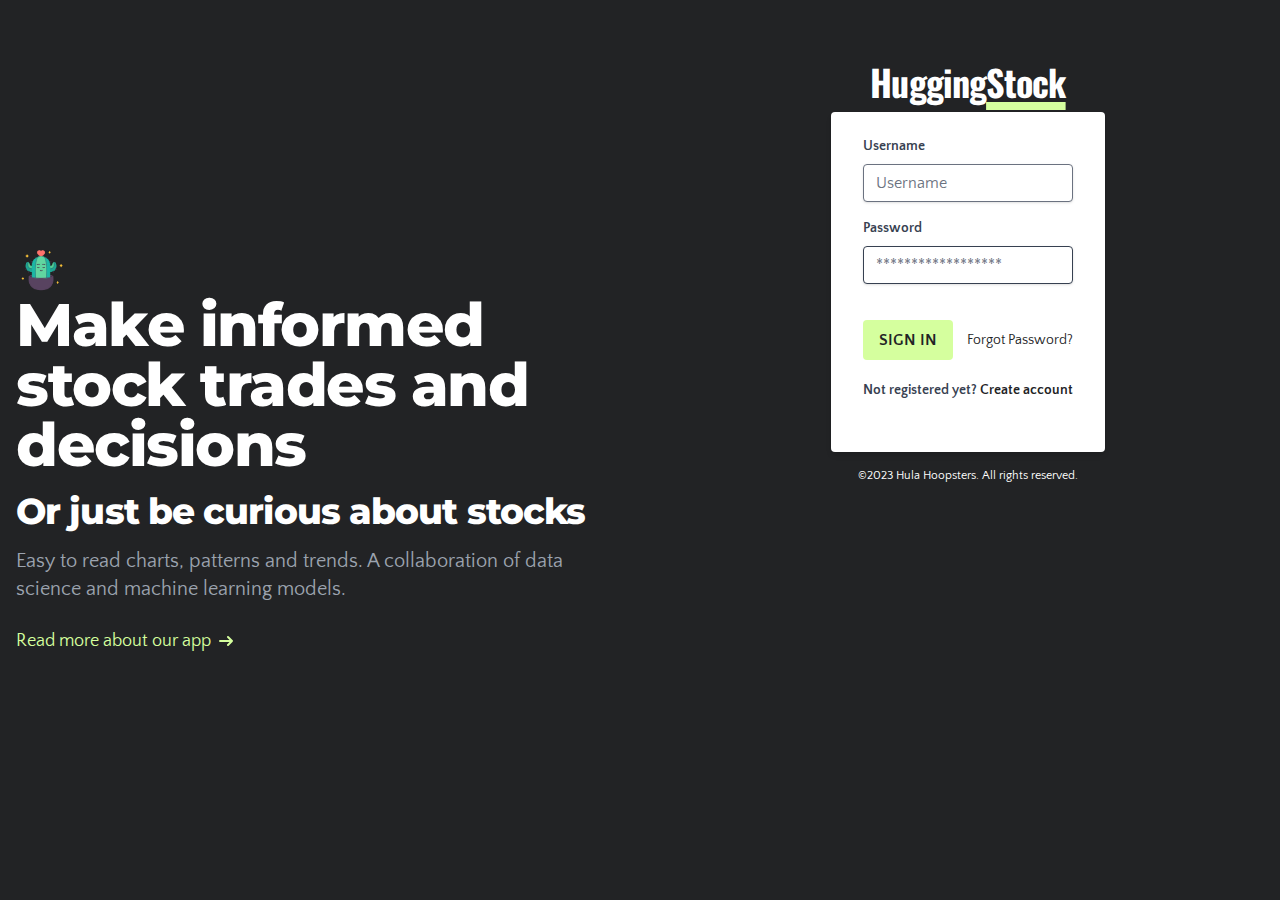
==== commit b45a72b0: "Updates" ====
--- a/index.html
+++ b/index.html
@@ -1,2 +1,2 @@
-<!DOCTYPE html><html lang="en"><head><meta charSet="utf-8"/><meta name="viewport" content="width=device-width, initial-scale=1"/><link rel="preload" as="font" href="/_next/static/media/c9a5bc6a7c948fb0-s.p.woff2" crossorigin="" type="font/woff2"/><link rel="preload" as="image" href="/images/idea.png"/><link rel="preload" as="image" href="/images/settings.png"/><link rel="preload" as="image" href="/images/logoff.png"/><link rel="preload" as="image" href="/images/chart1.png"/><link rel="preload" as="image" href="/images/chart2.png"/><link rel="preload" as="image" href="/images/chart3.png"/><link rel="stylesheet" href="/_next/static/css/60fbf86579f95ee8.css" data-precedence="next"/><link rel="preload" href="/_next/static/chunks/webpack-f92dfe1805171d2d.js" as="script" fetchPriority="low"/><script src="/_next/static/chunks/fd9d1056-d8f5e6ec3ff59217.js" async=""></script><script src="/_next/static/chunks/596-ba4aa5699359b7df.js" async=""></script><script src="/_next/static/chunks/main-app-d7ab8766f809db56.js" async=""></script><title>Hugging Stock</title><meta name="description" content="Hugging Stock for Automated Stock Charts"/><link rel="icon" href="/favicon.ico" type="image/x-icon" sizes="16x16"/><meta name="next-size-adjust"/><script src="/_next/static/chunks/polyfills-78c92fac7aa8fdd8.js" noModule=""></script></head><body class="__className_e66fe9 bg-base-100 m-0 p-0 lg:m-auto max-w-screen-2xl
-          "><main><header class=" border-b-4 border-base-100 fixed  inset-x-0  top-0 m-0 p-0 z-20"><div class="navbar max-w-full bg-gradient-to-r from-base-100 from-50% via-base-100 to-base-100"><div class="flex-1"><img class="mask mask-heart w-8 lg:w-14" src="/images/idea.png"/><a class="text-primary btn btn-ghost normal-case m-0 p-0"><h1 class="font-extrabold leading-none tracking-tight text-2xl lg:text-4xl text-white">Hugging<span class="underline underline-offset-3 decoration-8 decoration-primary">Stock</span></h1></a></div><div class="flex-none gap-2"><div class="form-control"><form><input type="text" placeholder="Search By Ticker" class="bg-white w-40 text-base-100 input input-bordered" name="searchText"/></form></div><div class="dropdown dropdown-end"><label tabindex="0" class="btn border-2 border-white btn-circle avatar hover:border-white"><div class="avatar placeholder"><div class="bg-secondary-focus text-base-100 rounded-full w-10"><span></span></div></div></label><ul tabindex="0" class="mt-3 z-[1] p-2 shadow menu menu-sm dropdown-content bg-white text-base-100 rounded-box w-52"><li><a class="justify-between" href="/profile">Profile<img src="/images/settings.png"/></a></li><li><a class="justify-between">Logout<img src="/images/logoff.png"/></a></li></ul></div></div></div></header><div class="bg-base-100 dark:bg-base-100 mt-20 "><div class="bg-base-100 m-0 p-0"></div></div><footer class="bg-white border-t-4 border-secondary fixed  inset-x-0  bottom-0  p-2"><div class="grid h-full max-w-lg grid-cols-3 mx-auto text-base-100 dark:text-base-100"><a data-tip="Charts" href="/stocks?ticker=S%26P" class="inline-flex flex-col items-center justify-center font-bold px-5 group"><img src="/images/chart1.png" width="35"/><span class="text-sm group-hover:text-base-100 dark:group-hover:text-base-100">Charts</span></a><a data-tip="News" href="/news?ticker=S%26P" class="inline-flex font-bold flex-col items-center justify-center px-5 group"><img src="/images/chart2.png" width="35"/><span class="text-sm  group-hover:text-base-100 dark:group-hover:text-base-100">News</span></a><button type="button" class="inline-flex flex-col items-center justify-center font-bold px-5 group"><a class="tooltip tooltip-right" data-tip="S&amp;P" href="/snp"><img src="/images/chart3.png" width="35"/></a><span class="text-sm  group-hover:text-base-100 dark:group-hover:text-base-100">S&amp;P</span></button></div></footer></main><div id="modal-root"></div><script src="/_next/static/chunks/webpack-f92dfe1805171d2d.js" async=""></script><script>(self.__next_f=self.__next_f||[]).push([0])</script><script>self.__next_f.push([1,"1:HL[\"/_next/static/media/c9a5bc6a7c948fb0-s.p.woff2\",{\"as\":\"font\",\"type\":\"font/woff2\"}]\n2:HL[\"/_next/static/css/60fbf86579f95ee8.css\",{\"as\":\"style\"}]\n0:\"$L3\"\n"])</script><script>self.__next_f.push([1,"4:I{\"id\":7948,\"chunks\":[\"272:static/chunks/webpack-f92dfe1805171d2d.js\",\"971:static/chunks/fd9d1056-d8f5e6ec3ff59217.js\",\"596:static/chunks/596-ba4aa5699359b7df.js\"],\"name\":\"default\",\"async\":false}\n6:I{\"id\":6628,\"chunks\":[\"272:static/chunks/webpack-f92dfe1805171d2d.js\",\"971:static/chunks/fd9d1056-d8f5e6ec3ff59217.js\",\"596:static/chunks/596-ba4aa5699359b7df.js\"],\"name\":\"\",\"async\":false}\n7:I{\"id\":7767,\"chunks\":[\"272:static/chunks/webpack-f92dfe1805171d2d.js\",\"971:static/chunks/fd9d1056-d8f5e6ec3ff59217.js\",\"5"])</script><script>self.__next_f.push([1,"96:static/chunks/596-ba4aa5699359b7df.js\"],\"name\":\"default\",\"async\":false}\n8:I{\"id\":7920,\"chunks\":[\"272:static/chunks/webpack-f92dfe1805171d2d.js\",\"971:static/chunks/fd9d1056-d8f5e6ec3ff59217.js\",\"596:static/chunks/596-ba4aa5699359b7df.js\"],\"name\":\"default\",\"async\":false}\na:I{\"id\":4839,\"chunks\":[\"272:static/chunks/webpack-f92dfe1805171d2d.js\",\"971:static/chunks/fd9d1056-d8f5e6ec3ff59217.js\",\"596:static/chunks/596-ba4aa5699359b7df.js\"],\"name\":\"default\",\"async\":false}\nb:I{\"id\":1660,\"chunks\":[\"719:static/chunk"])</script><script>self.__next_f.push([1,"s/719-544041f2a8531db1.js\",\"396:static/chunks/396-30b259fae0532c16.js\",\"666:static/chunks/666-f0248f15559098da.js\",\"419:static/chunks/419-983c4f3cb1849428.js\",\"931:static/chunks/app/page-a1093fd416ad3d81.js\"],\"name\":\"\",\"async\":false}\n"])</script><script>self.__next_f.push([1,"3:[[[\"$\",\"link\",\"0\",{\"rel\":\"stylesheet\",\"href\":\"/_next/static/css/60fbf86579f95ee8.css\",\"precedence\":\"next\"}]],[\"$\",\"$L4\",null,{\"buildId\":\"aAJqhmwdjrL7wTuCgddaN\",\"assetPrefix\":\"\",\"initialCanonicalUrl\":\"/\",\"initialTree\":[\"\",{\"children\":[\"__PAGE__\",{}]},\"$undefined\",\"$undefined\",true],\"initialHead\":[false,\"$L5\"],\"globalErrorComponent\":\"$6\",\"children\":[null,[\"$\",\"html\",null,{\"lang\":\"en\",\"children\":[\"$\",\"body\",null,{\"className\":\"__className_e66fe9 bg-base-100 m-0 p-0 lg:m-auto max-w-screen-2xl\\n          \",\"children\":[[\"$\",\"$L7\",null,{\"parallelRouterKey\":\"children\",\"segmentPath\":[\"children\"],\"loading\":\"$undefined\",\"loadingStyles\":\"$undefined\",\"hasLoading\":false,\"error\":\"$undefined\",\"errorStyles\":\"$undefined\",\"template\":[\"$\",\"$L8\",null,{}],\"templateStyles\":\"$undefined\",\"notFound\":[[\"$\",\"title\",null,{\"children\":\"404: This page could not be found.\"}],[\"$\",\"div\",null,{\"style\":{\"fontFamily\":\"system-ui,\\\"Segoe UI\\\",Roboto,Helvetica,Arial,sans-serif,\\\"Apple Color Emoji\\\",\\\"Segoe UI Emoji\\\"\",\"height\":\"100vh\",\"textAlign\":\"center\",\"display\":\"flex\",\"flexDirection\":\"column\",\"alignItems\":\"center\",\"justifyContent\":\"center\"},\"children\":[\"$\",\"div\",null,{\"children\":[[\"$\",\"style\",null,{\"dangerouslySetInnerHTML\":{\"__html\":\"body{color:#000;background:#fff;margin:0}.next-error-h1{border-right:1px solid rgba(0,0,0,.3)}@media (prefers-color-scheme:dark){body{color:#fff;background:#000}.next-error-h1{border-right:1px solid rgba(255,255,255,.3)}}\"}}],[\"$\",\"h1\",null,{\"className\":\"next-error-h1\",\"style\":{\"display\":\"inline-block\",\"margin\":\"0 20px 0 0\",\"padding\":\"0 23px 0 0\",\"fontSize\":24,\"fontWeight\":500,\"verticalAlign\":\"top\",\"lineHeight\":\"49px\"},\"children\":\"404\"}],[\"$\",\"div\",null,{\"style\":{\"display\":\"inline-block\"},\"children\":[\"$\",\"h2\",null,{\"style\":{\"fontSize\":14,\"fontWeight\":400,\"lineHeight\":\"49px\",\"margin\":0},\"children\":\"This page could not be found.\"}]}]]}]}]],\"notFoundStyles\":[],\"childProp\":{\"current\":[\"$L9\",[\"$\",\"$La\",null,{\"propsForComponent\":{\"params\":{}},\"Component\":\"$b\"}],null],\"segment\":\"__PAGE__\"},\"styles\":[]}],[\"$\",\"div\",null,{\"id\":\"modal-root\"}]]}]}],null]}]]\n"])</script><script>self.__next_f.push([1,"5:[[\"$\",\"meta\",\"0\",{\"charSet\":\"utf-8\"}],[\"$\",\"title\",\"1\",{\"children\":\"Hugging Stock\"}],[\"$\",\"meta\",\"2\",{\"name\":\"description\",\"content\":\"Hugging Stock for Automated Stock Charts\"}],[\"$\",\"meta\",\"3\",{\"name\":\"viewport\",\"content\":\"width=device-width, initial-scale=1\"}],[\"$\",\"link\",\"4\",{\"rel\":\"icon\",\"href\":\"/favicon.ico\",\"type\":\"image/x-icon\",\"sizes\":\"16x16\"}],[\"$\",\"meta\",\"5\",{\"name\":\"next-size-adjust\"}]]\n9:null\n"])</script></body></html>+<!DOCTYPE html><html lang="en"><head><meta charSet="utf-8"/><link rel="preconnect" href="https://fonts.googleapis.com"/><link rel="preconnect" href="https://fonts.gstatic.com" crossorigin=""/><meta name="viewport" content="width=device-width, initial-scale=1"/><link rel="preload" as="font" href="/_next/static/media/c9a5bc6a7c948fb0-s.p.woff2" crossorigin="" type="font/woff2"/><link rel="preload" as="image" href="/images/settings.png"/><link rel="preload" as="image" href="/images/logoff.png"/><link rel="preload" as="image" href="/images/chart1.png"/><link rel="preload" as="image" href="/images/chart2.png"/><link rel="preload" as="image" href="/images/chart3.png"/><link rel="stylesheet" href="/_next/static/css/adcd1677f8dafaf5.css" data-precedence="next"/><link rel="preload" href="/_next/static/chunks/webpack-6750e6821f2f86e6.js" as="script" fetchPriority="low"/><script src="/_next/static/chunks/fd9d1056-d8f5e6ec3ff59217.js" async=""></script><script src="/_next/static/chunks/596-ba4aa5699359b7df.js" async=""></script><script src="/_next/static/chunks/main-app-c970c93ff07f9643.js" async=""></script><title>Hugging Stock</title><meta name="description" content="Hugging Stock for Automated Stock Charts"/><link rel="icon" href="/favicon.ico" type="image/x-icon" sizes="16x16"/><meta name="next-size-adjust"/><link href="https://fonts.googleapis.com/css2?family=Montserrat:ital,wght@0,700;1,600&amp;family=Oswald&amp;family=Quattrocento+Sans&amp;display=swap" rel="stylesheet"/><script src="/_next/static/chunks/polyfills-78c92fac7aa8fdd8.js" noModule=""></script></head><body class="__className_e66fe9 bg-base-100 m-0 p-0 lg:m-auto max-w-screen-2xl
+          "><main><header class=" border-b-4 border-base-100 fixed  inset-x-0  top-0 m-0 p-0 z-20"><div class="navbar max-w-full bg-gradient-to-r from-base-100 from-50% via-base-100 to-base-100"><div class="flex-1"><a class="font-title text-primary btn btn-ghost normal-case m-0 p-0"><h1 class="font-extrabold leading-none tracking-tight text-4xl lg:text-6xl text-white">Hugging<span class="underline underline-offset-3 decoration-8 decoration-primary">Stock</span></h1></a></div><div class="flex-none gap-2 font-body"><div class="form-control"><form><input type="text" placeholder="Search By Ticker" class="bg-white w-40 text-base-100 input input-bordered" name="searchText"/></form></div><div class="dropdown dropdown-end"><label tabindex="0" class="btn border-2 border-white btn-circle avatar hover:border-white"><div class="avatar placeholder font-title"><div class="bg-secondary-focus text-base-100 rounded-full w-10"><span></span></div></div></label><ul tabindex="0" class="mt-3 z-[1] p-2 shadow menu menu-sm dropdown-content bg-white text-base-100 rounded-box w-52"><li><a class="justify-between" href="/profile">Profile<img src="/images/settings.png"/></a></li><li><a class="justify-between">Logout<img src="/images/logoff.png"/></a></li></ul></div></div></div></header><div class="bg-base-100 dark:bg-base-100 mt-20 "><div class="bg-base-100 m-0 p-0 font-link"></div></div><footer class="bg-white border-t-4 border-secondary fixed  inset-x-0  bottom-0  p-2"><div class="grid h-full max-w-lg grid-cols-3 mx-auto text-base-100 dark:text-base-100"><a data-tip="Charts" href="/stocks?ticker=S%26P" class="inline-flex flex-col items-center justify-center font-bold px-5 group"><img src="/images/chart1.png" width="35"/><span class="text-sm group-hover:text-base-100 dark:group-hover:text-base-100">Charts</span></a><a data-tip="News" href="/news?ticker=S%26P" class="inline-flex font-bold flex-col items-center justify-center px-5 group"><img src="/images/chart2.png" width="35"/><span class="text-sm  group-hover:text-base-100 dark:group-hover:text-base-100">News</span></a><button type="button" class="inline-flex flex-col items-center justify-center font-bold px-5 group"><a class="tooltip tooltip-right" data-tip="S&amp;P" href="/snp"><img src="/images/chart3.png" width="35"/></a><span class="text-sm  group-hover:text-base-100 dark:group-hover:text-base-100">S&amp;P</span></button></div></footer></main><div id="modal-root"></div><script src="/_next/static/chunks/webpack-6750e6821f2f86e6.js" async=""></script><script>(self.__next_f=self.__next_f||[]).push([0])</script><script>self.__next_f.push([1,"1:HL[\"/_next/static/media/c9a5bc6a7c948fb0-s.p.woff2\",{\"as\":\"font\",\"type\":\"font/woff2\"}]\n2:HL[\"/_next/static/css/adcd1677f8dafaf5.css\",{\"as\":\"style\"}]\n0:\"$L3\"\n"])</script><script>self.__next_f.push([1,"4:I{\"id\":7948,\"chunks\":[\"272:static/chunks/webpack-6750e6821f2f86e6.js\",\"971:static/chunks/fd9d1056-d8f5e6ec3ff59217.js\",\"596:static/chunks/596-ba4aa5699359b7df.js\"],\"name\":\"default\",\"async\":false}\n6:I{\"id\":6628,\"chunks\":[\"272:static/chunks/webpack-6750e6821f2f86e6.js\",\"971:static/chunks/fd9d1056-d8f5e6ec3ff59217.js\",\"596:static/chunks/596-ba4aa5699359b7df.js\"],\"name\":\"\",\"async\":false}\n7:I{\"id\":7767,\"chunks\":[\"272:static/chunks/webpack-6750e6821f2f86e6.js\",\"971:static/chunks/fd9d1056-d8f5e6ec3ff59217.js\",\"5"])</script><script>self.__next_f.push([1,"96:static/chunks/596-ba4aa5699359b7df.js\"],\"name\":\"default\",\"async\":false}\n8:I{\"id\":7920,\"chunks\":[\"272:static/chunks/webpack-6750e6821f2f86e6.js\",\"971:static/chunks/fd9d1056-d8f5e6ec3ff59217.js\",\"596:static/chunks/596-ba4aa5699359b7df.js\"],\"name\":\"default\",\"async\":false}\na:I{\"id\":4839,\"chunks\":[\"272:static/chunks/webpack-6750e6821f2f86e6.js\",\"971:static/chunks/fd9d1056-d8f5e6ec3ff59217.js\",\"596:static/chunks/596-ba4aa5699359b7df.js\"],\"name\":\"default\",\"async\":false}\nb:I{\"id\":1660,\"chunks\":[\"719:static/chunk"])</script><script>self.__next_f.push([1,"s/719-544041f2a8531db1.js\",\"396:static/chunks/396-30b259fae0532c16.js\",\"666:static/chunks/666-ecaa5e14d81b5482.js\",\"419:static/chunks/419-7d76501d35d58278.js\",\"931:static/chunks/app/page-a79a8327435ba0a2.js\"],\"name\":\"\",\"async\":false}\n"])</script><script>self.__next_f.push([1,"3:[[[\"$\",\"link\",\"0\",{\"rel\":\"stylesheet\",\"href\":\"/_next/static/css/adcd1677f8dafaf5.css\",\"precedence\":\"next\"}]],[\"$\",\"$L4\",null,{\"buildId\":\"Ewq8uwzgmjl2ELs4z7Hkz\",\"assetPrefix\":\"\",\"initialCanonicalUrl\":\"/\",\"initialTree\":[\"\",{\"children\":[\"__PAGE__\",{}]},\"$undefined\",\"$undefined\",true],\"initialHead\":[false,\"$L5\"],\"globalErrorComponent\":\"$6\",\"children\":[null,[\"$\",\"html\",null,{\"lang\":\"en\",\"children\":[[\"$\",\"head\",null,{\"children\":[[\"$\",\"link\",null,{\"rel\":\"preconnect\",\"href\":\"https://fonts.googleapis.com\"}],[\"$\",\"link\",null,{\"rel\":\"preconnect\",\"href\":\"https://fonts.gstatic.com\",\"crossOrigin\":\"\"}],[\"$\",\"link\",null,{\"href\":\"https://fonts.googleapis.com/css2?family=Montserrat:ital,wght@0,700;1,600\u0026family=Oswald\u0026family=Quattrocento+Sans\u0026display=swap\",\"rel\":\"stylesheet\"}]]}],[\"$\",\"body\",null,{\"className\":\"__className_e66fe9 bg-base-100 m-0 p-0 lg:m-auto max-w-screen-2xl\\n          \",\"children\":[[\"$\",\"$L7\",null,{\"parallelRouterKey\":\"children\",\"segmentPath\":[\"children\"],\"loading\":\"$undefined\",\"loadingStyles\":\"$undefined\",\"hasLoading\":false,\"error\":\"$undefined\",\"errorStyles\":\"$undefined\",\"template\":[\"$\",\"$L8\",null,{}],\"templateStyles\":\"$undefined\",\"notFound\":[[\"$\",\"title\",null,{\"children\":\"404: This page could not be found.\"}],[\"$\",\"div\",null,{\"style\":{\"fontFamily\":\"system-ui,\\\"Segoe UI\\\",Roboto,Helvetica,Arial,sans-serif,\\\"Apple Color Emoji\\\",\\\"Segoe UI Emoji\\\"\",\"height\":\"100vh\",\"textAlign\":\"center\",\"display\":\"flex\",\"flexDirection\":\"column\",\"alignItems\":\"center\",\"justifyContent\":\"center\"},\"children\":[\"$\",\"div\",null,{\"children\":[[\"$\",\"style\",null,{\"dangerouslySetInnerHTML\":{\"__html\":\"body{color:#000;background:#fff;margin:0}.next-error-h1{border-right:1px solid rgba(0,0,0,.3)}@media (prefers-color-scheme:dark){body{color:#fff;background:#000}.next-error-h1{border-right:1px solid rgba(255,255,255,.3)}}\"}}],[\"$\",\"h1\",null,{\"className\":\"next-error-h1\",\"style\":{\"display\":\"inline-block\",\"margin\":\"0 20px 0 0\",\"padding\":\"0 23px 0 0\",\"fontSize\":24,\"fontWeight\":500,\"verticalAlign\":\"top\",\"lineHeight\":\"49px\"},\"children\":\"404\"}],[\"$\",\"div\",null,{\"style\":{\"display\":\"inline-block\"},\"children\":[\"$\",\"h2\",null,{\"style\":{\"fontSize\":14,\"fontWeight\":400,\"lineHeight\":\"49px\",\"margin\":0},\"children\":\"This page could not be found.\"}]}]]}]}]],\"notFoundStyles\":[],\"childProp\":{\"current\":[\"$L9\",[\"$\",\"$La\",null,{\"propsForComponent\":{\"params\":{}},\"Component\":\"$b\"}],null],\"segment\":\"__PAGE__\"},\"styles\":[]}],[\"$\",\"div\",null,{\"id\":\"modal-root\"}]]}]]}],null]}]]\n"])</script><script>self.__next_f.push([1,"5:[[\"$\",\"meta\",\"0\",{\"charSet\":\"utf-8\"}],[\"$\",\"title\",\"1\",{\"children\":\"Hugging Stock\"}],[\"$\",\"meta\",\"2\",{\"name\":\"description\",\"content\":\"Hugging Stock for Automated Stock Charts\"}],[\"$\",\"meta\",\"3\",{\"name\":\"viewport\",\"content\":\"width=device-width, initial-scale=1\"}],[\"$\",\"link\",\"4\",{\"rel\":\"icon\",\"href\":\"/favicon.ico\",\"type\":\"image/x-icon\",\"sizes\":\"16x16\"}],[\"$\",\"meta\",\"5\",{\"name\":\"next-size-adjust\"}]]\n9:null\n"])</script></body></html>--- a/_next/static/css/adcd1677f8dafaf5.css
+++ b/_next/static/css/adcd1677f8dafaf5.css
@@ -0,0 +1,3 @@
+/*
+! tailwindcss v3.3.3 | MIT License | https://tailwindcss.com
+*/*,:after,:before{box-sizing:border-box;border:0 solid #e5e7eb}:after,:before{--tw-content:""}html{line-height:1.5;-webkit-text-size-adjust:100%;-moz-tab-size:4;-o-tab-size:4;tab-size:4;font-family:ui-sans-serif,system-ui,-apple-system,BlinkMacSystemFont,Segoe UI,Roboto,Helvetica Neue,Arial,Noto Sans,sans-serif,Apple Color Emoji,Segoe UI Emoji,Segoe UI Symbol,Noto Color Emoji;font-feature-settings:normal;font-variation-settings:normal}body{margin:0;line-height:inherit}hr{height:0;color:inherit;border-top-width:1px}abbr:where([title]){-webkit-text-decoration:underline dotted;text-decoration:underline dotted}h1,h2,h3,h4,h5,h6{font-size:inherit;font-weight:inherit}a{color:inherit;text-decoration:inherit}b,strong{font-weight:bolder}code,kbd,pre,samp{font-family:ui-monospace,SFMono-Regular,Menlo,Monaco,Consolas,Liberation Mono,Courier New,monospace;font-size:1em}small{font-size:80%}sub,sup{font-size:75%;line-height:0;position:relative;vertical-align:baseline}sub{bottom:-.25em}sup{top:-.5em}table{text-indent:0;border-color:inherit;border-collapse:collapse}button,input,optgroup,select,textarea{font-family:inherit;font-feature-settings:inherit;font-variation-settings:inherit;font-size:100%;font-weight:inherit;line-height:inherit;color:inherit;margin:0;padding:0}button,select{text-transform:none}[type=button],[type=reset],[type=submit],button{-webkit-appearance:button;background-color:transparent;background-image:none}:-moz-focusring{outline:auto}:-moz-ui-invalid{box-shadow:none}progress{vertical-align:baseline}::-webkit-inner-spin-button,::-webkit-outer-spin-button{height:auto}[type=search]{-webkit-appearance:textfield;outline-offset:-2px}::-webkit-search-decoration{-webkit-appearance:none}::-webkit-file-upload-button{-webkit-appearance:button;font:inherit}summary{display:list-item}blockquote,dd,dl,figure,h1,h2,h3,h4,h5,h6,hr,p,pre{margin:0}fieldset{margin:0}fieldset,legend{padding:0}menu,ol,ul{list-style:none;margin:0;padding:0}dialog{padding:0}textarea{resize:vertical}input::-moz-placeholder,textarea::-moz-placeholder{color:#9ca3af}input::placeholder,textarea::placeholder{color:#9ca3af}[role=button],button{cursor:pointer}:disabled{cursor:default}audio,canvas,embed,iframe,img,object,svg,video{display:block;vertical-align:middle}img,video{max-width:100%;height:auto}[hidden]{display:none}:root,[data-theme]{background-color:hsl(var(--b1)/var(--tw-bg-opacity,1));color:hsl(var(--bc)/var(--tw-text-opacity,1))}html{-webkit-tap-highlight-color:transparent}:root{--p:86 100% 81%;--pf:86 100% 74%;--sf:192 66% 67%;--af:179 100% 46%;--nf:46 15% 76%;--b2:220 4% 7%;--b3:0 0% 0%;--bc:220 1% 81%;--pc:86 18% 16%;--sc:193 17% 15%;--ac:177 34% 14%;--nc:46 2% 16%;--inc:193 17% 15%;--suc:86 18% 16%;--wac:54 10% 17%;--erc:2 23% 15%;--rounded-box:1rem;--rounded-btn:0.5rem;--rounded-badge:1.9rem;--animation-btn:0.25s;--animation-input:.2s;--btn-text-case:uppercase;--btn-focus-scale:0.95;--border-btn:1px;--tab-border:1px;--tab-radius:0.5rem;--s:192 66% 74%;--a:179 100% 53%;--n:46 15% 83%;--b1:220 4% 14%;--in:192 66% 74%;--su:86 100% 81%;--wa:55 97% 88%;--er:0 75% 72%}[data-tooltip-style^=light]+.tooltip>.tooltip-arrow:before{border-style:solid;border-color:#e5e7eb}[data-tooltip-style^=light]+.tooltip[data-popper-placement^=top]>.tooltip-arrow:before{border-bottom-width:1px;border-right-width:1px}[data-tooltip-style^=light]+.tooltip[data-popper-placement^=right]>.tooltip-arrow:before{border-bottom-width:1px;border-left-width:1px}[data-tooltip-style^=light]+.tooltip[data-popper-placement^=bottom]>.tooltip-arrow:before{border-top-width:1px;border-left-width:1px}[data-tooltip-style^=light]+.tooltip[data-popper-placement^=left]>.tooltip-arrow:before{border-top-width:1px;border-right-width:1px}.tooltip[data-popper-placement^=top]>.tooltip-arrow{bottom:-4px}.tooltip[data-popper-placement^=bottom]>.tooltip-arrow{top:-4px}.tooltip[data-popper-placement^=left]>.tooltip-arrow{right:-4px}.tooltip[data-popper-placement^=right]>.tooltip-arrow{left:-4px}.tooltip.invisible>.tooltip-arrow:before{visibility:hidden}[data-popper-arrow],[data-popper-arrow]:before{position:absolute;width:8px;height:8px;background:inherit}[data-popper-arrow]{visibility:hidden}[data-popper-arrow]:after,[data-popper-arrow]:before{content:"";visibility:visible;transform:rotate(45deg)}[data-popper-arrow]:after{position:absolute;width:9px;height:9px;background:inherit}[role=tooltip]>[data-popper-arrow]:before{border-style:solid;border-color:#e5e7eb}.dark [role=tooltip]>[data-popper-arrow]:before{border-style:solid;border-color:#4b5563}[role=tooltip]>[data-popper-arrow]:after{border-style:solid;border-color:#e5e7eb}.dark [role=tooltip]>[data-popper-arrow]:after{border-style:solid;border-color:#4b5563}[data-popover][role=tooltip][data-popper-placement^=top]>[data-popper-arrow]:after,[data-popover][role=tooltip][data-popper-placement^=top]>[data-popper-arrow]:before{border-bottom-width:1px;border-right-width:1px}[data-popover][role=tooltip][data-popper-placement^=right]>[data-popper-arrow]:after,[data-popover][role=tooltip][data-popper-placement^=right]>[data-popper-arrow]:before{border-bottom-width:1px;border-left-width:1px}[data-popover][role=tooltip][data-popper-placement^=bottom]>[data-popper-arrow]:after,[data-popover][role=tooltip][data-popper-placement^=bottom]>[data-popper-arrow]:before{border-top-width:1px;border-left-width:1px}[data-popover][role=tooltip][data-popper-placement^=left]>[data-popper-arrow]:after,[data-popover][role=tooltip][data-popper-placement^=left]>[data-popper-arrow]:before{border-top-width:1px;border-right-width:1px}[data-popover][role=tooltip][data-popper-placement^=top]>[data-popper-arrow]{bottom:-5px}[data-popover][role=tooltip][data-popper-placement^=bottom]>[data-popper-arrow]{top:-5px}[data-popover][role=tooltip][data-popper-placement^=left]>[data-popper-arrow]{right:-5px}[data-popover][role=tooltip][data-popper-placement^=right]>[data-popper-arrow]{left:-5px}[multiple],[type=date],[type=datetime-local],[type=email],[type=month],[type=number],[type=password],[type=search],[type=tel],[type=text],[type=time],[type=url],[type=week],select,textarea{-webkit-appearance:none;-moz-appearance:none;appearance:none;background-color:#fff;border-color:#6b7280;border-width:1px;border-radius:0;padding:.5rem .75rem;font-size:1rem;line-height:1.5rem;--tw-shadow:0 0 #0000}[multiple]:focus,[type=date]:focus,[type=datetime-local]:focus,[type=email]:focus,[type=month]:focus,[type=number]:focus,[type=password]:focus,[type=search]:focus,[type=tel]:focus,[type=text]:focus,[type=time]:focus,[type=url]:focus,[type=week]:focus,select:focus,textarea:focus{outline:2px solid transparent;outline-offset:2px;--tw-ring-inset:var(--tw-empty,/*!*/ /*!*/);--tw-ring-offset-width:0px;--tw-ring-offset-color:#fff;--tw-ring-color:#1c64f2;--tw-ring-offset-shadow:var(--tw-ring-inset) 0 0 0 var(--tw-ring-offset-width) var(--tw-ring-offset-color);--tw-ring-shadow:var(--tw-ring-inset) 0 0 0 calc(1px + var(--tw-ring-offset-width)) var(--tw-ring-color);box-shadow:var(--tw-ring-offset-shadow),var(--tw-ring-shadow),var(--tw-shadow);border-color:#1c64f2}input::-moz-placeholder,textarea::-moz-placeholder{color:#6b7280;opacity:1}input::placeholder,textarea::placeholder{color:#6b7280;opacity:1}::-webkit-datetime-edit-fields-wrapper{padding:0}::-webkit-date-and-time-value{min-height:1.5em}select:not([size]){background-image:url("data:image/svg+xml,%3csvg aria-hidden='true' xmlns='http://www.w3.org/2000/svg' fill='none' viewBox='0 0 10 6'%3e %3cpath stroke='%236B7280' stroke-linecap='round' stroke-linejoin='round' stroke-width='2' d='m1 1 4 4 4-4'/%3e %3c/svg%3e");background-position:right .75rem center;background-repeat:no-repeat;background-size:.75em .75em;padding-right:2.5rem;-webkit-print-color-adjust:exact;print-color-adjust:exact}:is([dir=rtl]) select:not([size]){background-position:left .75rem center;padding-right:.75rem;padding-left:0}[multiple]{background-image:none;background-position:0 0;background-repeat:unset;background-size:initial;padding-right:.75rem;-webkit-print-color-adjust:unset;print-color-adjust:unset}[type=checkbox],[type=radio]{-webkit-appearance:none;-moz-appearance:none;appearance:none;padding:0;-webkit-print-color-adjust:exact;print-color-adjust:exact;display:inline-block;vertical-align:middle;background-origin:border-box;-webkit-user-select:none;-moz-user-select:none;user-select:none;flex-shrink:0;height:1rem;width:1rem;color:#1c64f2;background-color:#fff;border-color:#6b7280;border-width:1px;--tw-shadow:0 0 #0000}[type=checkbox]{border-radius:0}[type=radio]{border-radius:100%}[type=checkbox]:focus,[type=radio]:focus{outline:2px solid transparent;outline-offset:2px;--tw-ring-inset:var(--tw-empty,/*!*/ /*!*/);--tw-ring-offset-width:2px;--tw-ring-offset-color:#fff;--tw-ring-color:#1c64f2;--tw-ring-offset-shadow:var(--tw-ring-inset) 0 0 0 var(--tw-ring-offset-width) var(--tw-ring-offset-color);--tw-ring-shadow:var(--tw-ring-inset) 0 0 0 calc(2px + var(--tw-ring-offset-width)) var(--tw-ring-color);box-shadow:var(--tw-ring-offset-shadow),var(--tw-ring-shadow),var(--tw-shadow)}.dark [type=checkbox]:checked,.dark [type=radio]:checked,[type=checkbox]:checked,[type=radio]:checked{border-color:transparent;background-color:currentColor;background-size:.55em .55em;background-position:50%;background-repeat:no-repeat}[type=checkbox]:checked{background-image:url("data:image/svg+xml,%3csvg aria-hidden='true' xmlns='http://www.w3.org/2000/svg' fill='none' viewBox='0 0 16 12'%3e %3cpath stroke='white' stroke-linecap='round' stroke-linejoin='round' stroke-width='3' d='M1 5.917 5.724 10.5 15 1.5'/%3e %3c/svg%3e");background-repeat:no-repeat;background-size:.55em .55em;-webkit-print-color-adjust:exact;print-color-adjust:exact}.dark [type=radio]:checked,[type=radio]:checked{background-image:url("data:image/svg+xml,%3csvg viewBox='0 0 16 16' fill='white' xmlns='http://www.w3.org/2000/svg'%3e%3ccircle cx='8' cy='8' r='3'/%3e%3c/svg%3e");background-size:1em 1em}[type=checkbox]:indeterminate{background-image:url("data:image/svg+xml,%3csvg aria-hidden='true' xmlns='http://www.w3.org/2000/svg' fill='none' viewBox='0 0 16 12'%3e %3cpath stroke='white' stroke-linecap='round' stroke-linejoin='round' stroke-width='3' d='M1 5.917 5.724 10.5 15 1.5'/%3e %3c/svg%3e");background-color:currentColor;border-color:transparent;background-position:50%;background-repeat:no-repeat;background-size:.55em .55em;-webkit-print-color-adjust:exact;print-color-adjust:exact}[type=checkbox]:indeterminate:focus,[type=checkbox]:indeterminate:hover{border-color:transparent;background-color:currentColor}[type=file]{background:unset;border-color:inherit;border-width:0;border-radius:0;padding:0;font-size:unset;line-height:inherit}[type=file]:focus{outline:1px auto inherit}input[type=file]::file-selector-button{color:#fff;background:#1f2937;border:0;font-weight:500;font-size:.875rem;cursor:pointer;padding:.625rem 1rem .625rem 2rem;margin-inline-start:-1rem;margin-inline-end:1rem}input[type=file]::file-selector-button:hover{background:#374151}:is([dir=rtl]) input[type=file]::file-selector-button{padding-right:2rem;padding-left:1rem}.dark input[type=file]::file-selector-button{color:#fff;background:#4b5563}.dark input[type=file]::file-selector-button:hover{background:#6b7280}input[type=range]::-webkit-slider-thumb{height:1.25rem;width:1.25rem;background:#1c64f2;border-radius:9999px;border:0;appearance:none;-moz-appearance:none;-webkit-appearance:none;cursor:pointer}input[type=range]:disabled::-webkit-slider-thumb{background:#9ca3af}.dark input[type=range]:disabled::-webkit-slider-thumb{background:#6b7280}input[type=range]:focus::-webkit-slider-thumb{outline:2px solid transparent;outline-offset:2px;--tw-ring-offset-shadow:var(--tw-ring-inset) 0 0 0 var(--tw-ring-offset-width) var(--tw-ring-offset-color);--tw-ring-shadow:var(--tw-ring-inset) 0 0 0 calc(4px + var(--tw-ring-offset-width)) var(--tw-ring-color);box-shadow:var(--tw-ring-offset-shadow),var(--tw-ring-shadow),var(--tw-shadow,0 0 #0000);--tw-ring-opacity:1px;--tw-ring-color:rgb(164 202 254/var(--tw-ring-opacity))}input[type=range]::-moz-range-thumb{height:1.25rem;width:1.25rem;background:#1c64f2;border-radius:9999px;border:0;appearance:none;-moz-appearance:none;-webkit-appearance:none;cursor:pointer}input[type=range]:disabled::-moz-range-thumb{background:#9ca3af}.dark input[type=range]:disabled::-moz-range-thumb{background:#6b7280}input[type=range]::-moz-range-progress{background:#3f83f8}input[type=range]::-ms-fill-lower{background:#3f83f8}*,:after,:before{--tw-border-spacing-x:0;--tw-border-spacing-y:0;--tw-translate-x:0;--tw-translate-y:0;--tw-rotate:0;--tw-skew-x:0;--tw-skew-y:0;--tw-scale-x:1;--tw-scale-y:1;--tw-pan-x: ;--tw-pan-y: ;--tw-pinch-zoom: ;--tw-scroll-snap-strictness:proximity;--tw-gradient-from-position: ;--tw-gradient-via-position: ;--tw-gradient-to-position: ;--tw-ordinal: ;--tw-slashed-zero: ;--tw-numeric-figure: ;--tw-numeric-spacing: ;--tw-numeric-fraction: ;--tw-ring-inset: ;--tw-ring-offset-width:0px;--tw-ring-offset-color:#fff;--tw-ring-color:rgba(63,131,248,.5);--tw-ring-offset-shadow:0 0 #0000;--tw-ring-shadow:0 0 #0000;--tw-shadow:0 0 #0000;--tw-shadow-colored:0 0 #0000;--tw-blur: ;--tw-brightness: ;--tw-contrast: ;--tw-grayscale: ;--tw-hue-rotate: ;--tw-invert: ;--tw-saturate: ;--tw-sepia: ;--tw-drop-shadow: ;--tw-backdrop-blur: ;--tw-backdrop-brightness: ;--tw-backdrop-contrast: ;--tw-backdrop-grayscale: ;--tw-backdrop-hue-rotate: ;--tw-backdrop-invert: ;--tw-backdrop-opacity: ;--tw-backdrop-saturate: ;--tw-backdrop-sepia: }::backdrop{--tw-border-spacing-x:0;--tw-border-spacing-y:0;--tw-translate-x:0;--tw-translate-y:0;--tw-rotate:0;--tw-skew-x:0;--tw-skew-y:0;--tw-scale-x:1;--tw-scale-y:1;--tw-pan-x: ;--tw-pan-y: ;--tw-pinch-zoom: ;--tw-scroll-snap-strictness:proximity;--tw-gradient-from-position: ;--tw-gradient-via-position: ;--tw-gradient-to-position: ;--tw-ordinal: ;--tw-slashed-zero: ;--tw-numeric-figure: ;--tw-numeric-spacing: ;--tw-numeric-fraction: ;--tw-ring-inset: ;--tw-ring-offset-width:0px;--tw-ring-offset-color:#fff;--tw-ring-color:rgba(63,131,248,.5);--tw-ring-offset-shadow:0 0 #0000;--tw-ring-shadow:0 0 #0000;--tw-shadow:0 0 #0000;--tw-shadow-colored:0 0 #0000;--tw-blur: ;--tw-brightness: ;--tw-contrast: ;--tw-grayscale: ;--tw-hue-rotate: ;--tw-invert: ;--tw-saturate: ;--tw-sepia: ;--tw-drop-shadow: ;--tw-backdrop-blur: ;--tw-backdrop-brightness: ;--tw-backdrop-contrast: ;--tw-backdrop-grayscale: ;--tw-backdrop-hue-rotate: ;--tw-backdrop-invert: ;--tw-backdrop-opacity: ;--tw-backdrop-saturate: ;--tw-backdrop-sepia: }.alert{display:grid;width:100%;grid-auto-flow:row;align-content:flex-start;align-items:center;justify-items:center;gap:1rem;text-align:center;border-width:1px;--tw-border-opacity:1;border-color:hsl(var(--b2)/var(--tw-border-opacity));padding:1rem;--tw-text-opacity:1;color:hsl(var(--bc)/var(--tw-text-opacity));border-radius:var(--rounded-box,1rem);--alert-bg:hsl(var(--b2));--alert-bg-mix:hsl(var(--b1));background-color:var(--alert-bg)}@media (min-width:640px){.alert{grid-auto-flow:column;grid-template-columns:auto minmax(auto,1fr);justify-items:start;text-align:left}}.avatar{position:relative;display:inline-flex}.avatar>div{display:block;aspect-ratio:1/1;overflow:hidden}.avatar img{height:100%;width:100%;-o-object-fit:cover;object-fit:cover}.avatar.placeholder>div{display:flex;align-items:center;justify-content:center}@media (hover:hover){.label a:hover{--tw-text-opacity:1;color:hsl(var(--bc)/var(--tw-text-opacity))}.menu li>:not(ul):not(.menu-title):not(details).active,.menu li>:not(ul):not(.menu-title):not(details):active,.menu li>details>summary:active{--tw-bg-opacity:1;background-color:hsl(var(--n)/var(--tw-bg-opacity));--tw-text-opacity:1;color:hsl(var(--nc)/var(--tw-text-opacity))}.tab:hover{--tw-text-opacity:1}.tabs-boxed .tab-active:not(.tab-disabled):not([disabled]):hover{--tw-text-opacity:1;color:hsl(var(--pc)/var(--tw-text-opacity))}}.btn{display:inline-flex;flex-shrink:0;cursor:pointer;-webkit-user-select:none;-moz-user-select:none;user-select:none;flex-wrap:wrap;align-items:center;justify-content:center;border-color:transparent;border-color:hsl(var(--b2)/var(--tw-border-opacity));text-align:center;transition-property:color,background-color,border-color,text-decoration-color,fill,stroke,opacity,box-shadow,transform,filter,-webkit-backdrop-filter;transition-property:color,background-color,border-color,text-decoration-color,fill,stroke,opacity,box-shadow,transform,filter,backdrop-filter;transition-property:color,background-color,border-color,text-decoration-color,fill,stroke,opacity,box-shadow,transform,filter,backdrop-filter,-webkit-backdrop-filter;transition-timing-function:cubic-bezier(.4,0,.2,1);transition-timing-function:cubic-bezier(0,0,.2,1);transition-duration:.2s;border-radius:var(--rounded-btn,.5rem);height:3rem;padding-left:1rem;padding-right:1rem;min-height:3rem;font-size:.875rem;line-height:1em;gap:.5rem;font-weight:600;text-decoration-line:none;border-width:var(--border-btn,1px);animation:button-pop var(--animation-btn,.25s) ease-out;text-transform:var(--btn-text-case,uppercase);--tw-border-opacity:1;--tw-bg-opacity:1;background-color:hsl(var(--b2)/var(--tw-bg-opacity));--tw-text-opacity:1;color:hsl(var(--bc)/var(--tw-text-opacity));outline-color:hsl(var(--bc)/1)}.btn-disabled,.btn:disabled,.btn[disabled]{pointer-events:none}.btn-circle{height:3rem;width:3rem;border-radius:9999px;padding:0}.btn-group>input[type=radio].btn{-webkit-appearance:none;-moz-appearance:none;appearance:none}.btn-group>input[type=radio].btn:before{content:attr(data-title)}.btn:is(input[type=checkbox]),.btn:is(input[type=radio]){width:auto;-webkit-appearance:none;-moz-appearance:none;appearance:none}.btn:is(input[type=checkbox]):after,.btn:is(input[type=radio]):after{--tw-content:attr(aria-label);content:var(--tw-content)}.card{position:relative;display:flex;flex-direction:column;border-radius:var(--rounded-box,1rem)}.card:focus{outline:2px solid transparent;outline-offset:2px}.card-body{display:flex;flex:1 1 auto;flex-direction:column;padding:var(--padding-card,2rem);gap:.5rem}.card-body :where(p){flex-grow:1}.card-actions{display:flex;flex-wrap:wrap;align-items:flex-start;gap:.5rem}.card figure{display:flex;align-items:center;justify-content:center}.card.image-full{display:grid}.card.image-full:before{position:relative;content:"";z-index:10;--tw-bg-opacity:1;background-color:hsl(var(--n)/var(--tw-bg-opacity));opacity:.75;border-radius:var(--rounded-box,1rem)}.card.image-full:before,.card.image-full>*{grid-column-start:1;grid-row-start:1}.card.image-full>figure img{height:100%;-o-object-fit:cover;object-fit:cover}.card.image-full>.card-body{position:relative;z-index:20;--tw-text-opacity:1;color:hsl(var(--nc)/var(--tw-text-opacity))}.\!collapse:not(td):not(tr):not(colgroup){visibility:visible!important}.collapse:not(td):not(tr):not(colgroup){visibility:visible}.\!collapse{position:relative!important;display:grid!important;overflow:hidden!important;grid-template-rows:auto 0fr!important;transition:grid-template-rows .2s!important;width:100%!important;border-radius:var(--rounded-box,1rem)!important}.collapse{position:relative;display:grid;overflow:hidden;grid-template-rows:auto 0fr;transition:grid-template-rows .2s;width:100%;border-radius:var(--rounded-box,1rem)}.collapse-content,.collapse-title,.collapse>input[type=checkbox],.collapse>input[type=radio]{grid-column-start:1;grid-row-start:1}.\!collapse>input[type=checkbox],.\!collapse>input[type=radio]{grid-column-start:1!important;grid-row-start:1!important}.collapse>input[type=checkbox],.collapse>input[type=radio]{-webkit-appearance:none;-moz-appearance:none;appearance:none;opacity:0}.\!collapse>input[type=checkbox],.\!collapse>input[type=radio]{-webkit-appearance:none!important;-moz-appearance:none!important;appearance:none!important;opacity:0!important}.collapse-content{visibility:hidden;grid-column-start:1;grid-row-start:2;min-height:0;transition:visibility .2s;transition:padding .2s ease-out,background-color .2s ease-out;padding-left:1rem;padding-right:1rem;cursor:unset}.collapse-open,.collapse:focus:not(.collapse-close),.collapse[open]{grid-template-rows:auto 1fr}.\!collapse:focus:not(.collapse-close),.\!collapse[open]{grid-template-rows:auto 1fr!important}.collapse:not(.collapse-close):has(>input[type=checkbox]:checked),.collapse:not(.collapse-close):has(>input[type=radio]:checked){grid-template-rows:auto 1fr}.\!collapse:not(.collapse-close):has(>input[type=checkbox]:checked),.\!collapse:not(.collapse-close):has(>input[type=radio]:checked){grid-template-rows:auto 1fr!important}.collapse-open>.collapse-content,.collapse:focus:not(.collapse-close)>.collapse-content,.collapse:not(.collapse-close)>input[type=checkbox]:checked~.collapse-content,.collapse:not(.collapse-close)>input[type=radio]:checked~.collapse-content,.collapse[open]>.collapse-content{visibility:visible;min-height:-moz-fit-content;min-height:fit-content}.\!collapse:focus:not(.collapse-close)>.collapse-content,.\!collapse:not(.collapse-close)>input[type=checkbox]:checked~.collapse-content,.\!collapse:not(.collapse-close)>input[type=radio]:checked~.collapse-content,.\!collapse[open]>.collapse-content{visibility:visible!important;min-height:-moz-fit-content!important;min-height:fit-content!important}.divider{display:flex;flex-direction:row;align-items:center;align-self:stretch;margin-top:1rem;margin-bottom:1rem;height:1rem;white-space:nowrap}.divider:after,.divider:before{content:"";flex-grow:1;height:.125rem;width:100%}.dropdown{position:relative;display:inline-block}.dropdown>:not(summary):focus{outline:2px solid transparent;outline-offset:2px}.dropdown .dropdown-content{position:absolute}.dropdown:is(:not(details)) .dropdown-content{visibility:hidden;opacity:0;transform-origin:top;--tw-scale-x:.95;--tw-scale-y:.95;transform:translate(var(--tw-translate-x),var(--tw-translate-y)) rotate(var(--tw-rotate)) skewX(var(--tw-skew-x)) skewY(var(--tw-skew-y)) scaleX(var(--tw-scale-x)) scaleY(var(--tw-scale-y));transition-property:color,background-color,border-color,text-decoration-color,fill,stroke,opacity,box-shadow,transform,filter,-webkit-backdrop-filter;transition-property:color,background-color,border-color,text-decoration-color,fill,stroke,opacity,box-shadow,transform,filter,backdrop-filter;transition-property:color,background-color,border-color,text-decoration-color,fill,stroke,opacity,box-shadow,transform,filter,backdrop-filter,-webkit-backdrop-filter;transition-timing-function:cubic-bezier(.4,0,.2,1);transition-timing-function:cubic-bezier(0,0,.2,1);transition-duration:.2s}.dropdown-end .dropdown-content{right:0}.dropdown-left .dropdown-content{bottom:auto;right:100%;top:0;transform-origin:right}.dropdown-right .dropdown-content{bottom:auto;left:100%;top:0;transform-origin:left}.dropdown-bottom .dropdown-content{bottom:auto;top:100%;transform-origin:top}.dropdown-top .dropdown-content{bottom:100%;top:auto;transform-origin:bottom}.dropdown-end.dropdown-left .dropdown-content,.dropdown-end.dropdown-right .dropdown-content{bottom:0;top:auto}.dropdown.dropdown-open .dropdown-content,.dropdown:focus-within .dropdown-content,.dropdown:not(.dropdown-hover):focus .dropdown-content{visibility:visible;opacity:1}@media (hover:hover){.dropdown.dropdown-hover:hover .dropdown-content{visibility:visible;opacity:1}.btm-nav>.disabled:hover,.btm-nav>[disabled]:hover{pointer-events:none;--tw-border-opacity:0;background-color:hsl(var(--n)/var(--tw-bg-opacity));--tw-bg-opacity:0.1;color:hsl(var(--bc)/var(--tw-text-opacity));--tw-text-opacity:0.2}.btn:hover{border-color:hsl(var(--b3)/var(--tw-border-opacity));background-color:hsl(var(--b3)/var(--tw-bg-opacity))}.btn-primary:hover,.btn:hover{--tw-border-opacity:1;--tw-bg-opacity:1}.btn-primary:hover{border-color:hsl(var(--pf)/var(--tw-border-opacity));background-color:hsl(var(--pf)/var(--tw-bg-opacity))}.btn.glass:hover{--glass-opacity:25%;--glass-border-opacity:15%}.btn-ghost:hover{--tw-border-opacity:0;background-color:hsl(var(--bc)/var(--tw-bg-opacity));--tw-bg-opacity:0.2}.btn-outline.btn-primary:hover{--tw-border-opacity:1;border-color:hsl(var(--pf)/var(--tw-border-opacity));--tw-bg-opacity:1;background-color:hsl(var(--pf)/var(--tw-bg-opacity));--tw-text-opacity:1;color:hsl(var(--pc)/var(--tw-text-opacity))}.btn-disabled:hover,.btn:disabled:hover,.btn[disabled]:hover{--tw-border-opacity:0;background-color:hsl(var(--n)/var(--tw-bg-opacity));--tw-bg-opacity:0.2;color:hsl(var(--bc)/var(--tw-text-opacity));--tw-text-opacity:0.2}.btn:is(input[type=checkbox]:checked):hover,.btn:is(input[type=radio]:checked):hover{--tw-border-opacity:1;border-color:hsl(var(--pf)/var(--tw-border-opacity));--tw-bg-opacity:1;background-color:hsl(var(--pf)/var(--tw-bg-opacity))}.dropdown.dropdown-hover:hover .dropdown-content{--tw-scale-x:1;--tw-scale-y:1;transform:translate(var(--tw-translate-x),var(--tw-translate-y)) rotate(var(--tw-rotate)) skewX(var(--tw-skew-x)) skewY(var(--tw-skew-y)) scaleX(var(--tw-scale-x)) scaleY(var(--tw-scale-y))}:where(.menu li:not(.menu-title):not(.disabled)>:not(ul):not(details):not(.menu-title)):not(.active):hover,:where(.menu li:not(.menu-title):not(.disabled)>details>summary:not(.menu-title)):not(.active):hover{cursor:pointer;background-color:hsl(var(--bc)/.1);--tw-text-opacity:1;color:hsl(var(--bc)/var(--tw-text-opacity));outline:2px solid transparent;outline-offset:2px}.tab[disabled],.tab[disabled]:hover{cursor:not-allowed;color:hsl(var(--bc)/var(--tw-text-opacity));--tw-text-opacity:0.2}}.dropdown:is(details) summary::-webkit-details-marker{display:none}.footer{width:100%;grid-auto-flow:row;-moz-column-gap:1rem;column-gap:1rem;row-gap:2.5rem;font-size:.875rem;line-height:1.25rem}.footer,.footer>*{display:grid;place-items:start}.footer>*{gap:.5rem}@media (min-width:48rem){.footer{grid-auto-flow:column}.footer-center{grid-auto-flow:row dense}}.form-control{display:flex;flex-direction:column}.label{display:flex;-webkit-user-select:none;-moz-user-select:none;user-select:none;align-items:center;justify-content:space-between;padding:.5rem .25rem}.indicator{position:relative;display:inline-flex;width:-moz-max-content;width:max-content}.indicator :where(.indicator-item){z-index:1;position:absolute;white-space:nowrap}.input{flex-shrink:1;height:3rem;padding-left:1rem;padding-right:1rem;font-size:1rem;line-height:2;line-height:1.5rem;border-width:1px;border-color:hsl(var(--bc)/var(--tw-border-opacity));--tw-border-opacity:0;--tw-bg-opacity:1;background-color:hsl(var(--b1)/var(--tw-bg-opacity));border-radius:var(--rounded-btn,.5rem)}.input-group>.input{isolation:isolate}.input-group>*,.input-group>.input,.input-group>.select,.input-group>.textarea{border-radius:0}.join .dropdown .join-item:first-child:not(:last-child),.join :first-child:not(:last-child) .dropdown .join-item{border-start-end-radius:inherit;border-end-end-radius:inherit}.link{cursor:pointer;text-decoration-line:underline}.mask{-webkit-mask-size:contain;mask-size:contain;-webkit-mask-repeat:no-repeat;mask-repeat:no-repeat;-webkit-mask-position:center;mask-position:center}.menu{display:flex;flex-direction:column;flex-wrap:wrap;font-size:.875rem;line-height:1.25rem;padding:.5rem}.menu :where(li ul){position:relative;white-space:nowrap;margin-left:1rem;padding-left:.5rem}.menu :where(li:not(.menu-title)>:not(ul):not(details):not(.menu-title)),.menu :where(li:not(.menu-title)>details>summary:not(.menu-title)){display:grid;grid-auto-flow:column;align-content:flex-start;align-items:center;gap:.5rem;grid-auto-columns:minmax(auto,max-content) auto max-content;-webkit-user-select:none;-moz-user-select:none;user-select:none}.menu li.disabled{cursor:not-allowed;-webkit-user-select:none;-moz-user-select:none;user-select:none;color:hsl(var(--bc)/.3)}.menu :where(li>.menu-dropdown:not(.menu-dropdown-show)){display:none}:where(.menu li){position:relative;display:flex;flex-shrink:0;flex-direction:column;flex-wrap:wrap;align-items:stretch}:where(.menu li) .badge{justify-self:end}.modal{pointer-events:none;position:fixed;inset:0;margin:0;display:grid;height:100%;max-height:none;width:100%;max-width:none;justify-items:center;padding:0;opacity:0;overscroll-behavior:contain;z-index:999;background-color:transparent;color:inherit;transition-duration:.2s;transition-timing-function:cubic-bezier(0,0,.2,1);transition-property:transform,opacity,visibility;overflow-y:hidden}:where(.modal){align-items:center}.modal-box{max-height:calc(100vh - 5em);grid-column-start:1;grid-row-start:1;width:91.666667%;max-width:32rem;--tw-scale-x:.9;--tw-scale-y:.9;transform:translate(var(--tw-translate-x),var(--tw-translate-y)) rotate(var(--tw-rotate)) skewX(var(--tw-skew-x)) skewY(var(--tw-skew-y)) scaleX(var(--tw-scale-x)) scaleY(var(--tw-scale-y));--tw-bg-opacity:1;background-color:hsl(var(--b1)/var(--tw-bg-opacity));padding:1.5rem;transition-property:color,background-color,border-color,text-decoration-color,fill,stroke,opacity,box-shadow,transform,filter,-webkit-backdrop-filter;transition-property:color,background-color,border-color,text-decoration-color,fill,stroke,opacity,box-shadow,transform,filter,backdrop-filter;transition-property:color,background-color,border-color,text-decoration-color,fill,stroke,opacity,box-shadow,transform,filter,backdrop-filter,-webkit-backdrop-filter;transition-timing-function:cubic-bezier(.4,0,.2,1);transition-timing-function:cubic-bezier(0,0,.2,1);transition-duration:.2s;border-top-left-radius:var(--rounded-box,1rem);border-top-right-radius:var(--rounded-box,1rem);border-bottom-left-radius:var(--rounded-box,1rem);border-bottom-right-radius:var(--rounded-box,1rem);box-shadow:0 25px 50px -12px rgba(0,0,0,.25);overflow-y:auto;overscroll-behavior:contain}.modal-open,.modal-toggle:checked+.modal,.modal:target,.modal[open]{pointer-events:auto;visibility:visible;opacity:1}.modal-action{display:flex;margin-top:1.5rem;justify-content:flex-end}:root:has(:is(.modal-open,.modal:target,.modal-toggle:checked+.modal,.modal[open])){overflow:hidden}.navbar{display:flex;align-items:center;padding:var(--navbar-padding,.5rem);min-height:4rem;width:100%}:where(.navbar>*){display:inline-flex;align-items:center}.radial-progress{position:relative;display:inline-grid;height:var(--size);width:var(--size);place-content:center;border-radius:9999px;background-color:transparent;vertical-align:middle;box-sizing:content-box;--value:0;--size:5rem;--thickness:calc(var(--size) / 10)}.radial-progress::-moz-progress-bar{-moz-appearance:none;appearance:none;background-color:transparent}.radial-progress::-webkit-progress-bar,.radial-progress::-webkit-progress-value{-webkit-appearance:none;appearance:none;background-color:transparent}.radial-progress:after,.radial-progress:before{position:absolute;border-radius:9999px;content:""}.radial-progress:before{inset:0;background:radial-gradient(farthest-side,currentColor 98%,#0000) top/var(--thickness) var(--thickness) no-repeat,conic-gradient(currentColor calc(var(--value) * 1%),#0000 0);-webkit-mask:radial-gradient(farthest-side,#0000 calc(99% - var(--thickness)),#000 calc(100% - var(--thickness)));mask:radial-gradient(farthest-side,#0000 calc(99% - var(--thickness)),#000 calc(100% - var(--thickness)))}.radial-progress:after{inset:calc(50% - var(--thickness) / 2);transform:rotate(calc(var(--value) * 3.6deg - 90deg)) translate(calc(var(--size) / 2 - 50%));background-color:currentColor}.radio{flex-shrink:0;--chkbg:var(--bc);width:1.5rem;-webkit-appearance:none;border-radius:9999px;border-width:1px;border-color:hsl(var(--bc)/var(--tw-border-opacity));--tw-border-opacity:0.2}.radio,.range{height:1.5rem;cursor:pointer;-moz-appearance:none;appearance:none}.range{width:100%;-webkit-appearance:none;--range-shdw:var(--bc);overflow:hidden;background-color:transparent;border-radius:var(--rounded-box,1rem)}.range:focus{outline:none}.stats{display:inline-grid;--tw-bg-opacity:1;background-color:hsl(var(--b1)/var(--tw-bg-opacity));--tw-text-opacity:1;color:hsl(var(--bc)/var(--tw-text-opacity));border-radius:var(--rounded-box,1rem)}:where(.stats){grid-auto-flow:column;overflow-x:auto}.stat{display:inline-grid;width:100%;grid-template-columns:repeat(1,1fr);-moz-column-gap:1rem;column-gap:1rem;border-color:hsl(var(--bc)/var(--tw-border-opacity));--tw-border-opacity:0.1;padding:1rem 1.5rem}.stat-figure{grid-column-start:2;grid-row:span 3/span 3;grid-row-start:1;place-self:center;justify-self:end}.steps{display:inline-grid;grid-auto-flow:column;overflow:hidden;overflow-x:auto;counter-reset:step;grid-auto-columns:1fr}.steps .step{display:grid;grid-template-columns:repeat(1,minmax(0,1fr));grid-template-columns:auto;grid-template-rows:repeat(2,minmax(0,1fr));grid-template-rows:40px 1fr;place-items:center;text-align:center;min-width:4rem}.swap{position:relative;display:inline-grid;-webkit-user-select:none;-moz-user-select:none;user-select:none;place-content:center;cursor:pointer}.swap>*{grid-column-start:1;grid-row-start:1;transition-duration:.3s;transition-timing-function:cubic-bezier(0,0,.2,1);transition-property:transform,opacity}.swap input{-webkit-appearance:none;-moz-appearance:none;appearance:none}.swap .swap-indeterminate,.swap .swap-on,.swap input:indeterminate~.swap-on{opacity:0}.swap input:checked~.swap-off,.swap input:indeterminate~.swap-off,.swap-active .swap-off{opacity:0}.swap input:checked~.swap-on,.swap input:indeterminate~.swap-indeterminate,.swap-active .swap-on{opacity:1}.tabs{display:flex;align-items:flex-end}.tab,.tabs{flex-wrap:wrap}.tab{position:relative;display:inline-flex;cursor:pointer;-webkit-user-select:none;-moz-user-select:none;user-select:none;align-items:center;justify-content:center;text-align:center;height:2rem;font-size:.875rem;line-height:1.25rem;line-height:2;--tab-padding:1rem;--tw-text-opacity:0.5;--tab-color:hsl(var(--bc)/var(--tw-text-opacity,1));--tab-bg:hsl(var(--b1)/var(--tw-bg-opacity,1));--tab-border-color:hsl(var(--b3)/var(--tw-bg-opacity,1));color:var(--tab-color);padding-left:var(--tab-padding,1rem);padding-right:var(--tab-padding,1rem)}.avatar-group :where(.avatar){overflow:hidden;border-radius:9999px;border-width:4px;--tw-border-opacity:1;border-color:hsl(var(--b1)/var(--tw-border-opacity))}.btm-nav>.disabled,.btm-nav>[disabled]{pointer-events:none;--tw-border-opacity:0;background-color:hsl(var(--n)/var(--tw-bg-opacity));--tw-bg-opacity:0.1;color:hsl(var(--bc)/var(--tw-text-opacity));--tw-text-opacity:0.2}.btm-nav>* .label{font-size:1rem;line-height:1.5rem}.btn:active:focus,.btn:active:hover{animation:button-pop 0s ease-out;transform:scale(var(--btn-focus-scale,.97))}.btn:focus-visible{outline-style:solid;outline-width:2px;outline-offset:2px}.btn-primary{--tw-border-opacity:1;border-color:hsl(var(--p)/var(--tw-border-opacity));--tw-bg-opacity:1;background-color:hsl(var(--p)/var(--tw-bg-opacity));--tw-text-opacity:1;color:hsl(var(--pc)/var(--tw-text-opacity));outline-color:hsl(var(--p)/1)}.btn-primary.btn-active{--tw-border-opacity:1;border-color:hsl(var(--pf)/var(--tw-border-opacity));--tw-bg-opacity:1;background-color:hsl(var(--pf)/var(--tw-bg-opacity))}.btn.glass{--tw-shadow:0 0 #0000;--tw-shadow-colored:0 0 #0000;box-shadow:var(--tw-ring-offset-shadow,0 0 #0000),var(--tw-ring-shadow,0 0 #0000),var(--tw-shadow);outline-color:currentColor}.btn.glass.btn-active{--glass-opacity:25%;--glass-border-opacity:15%}.btn-ghost{border-width:1px;border-color:transparent;background-color:transparent;color:currentColor;--tw-shadow:0 0 #0000;--tw-shadow-colored:0 0 #0000;box-shadow:var(--tw-ring-offset-shadow,0 0 #0000),var(--tw-ring-shadow,0 0 #0000),var(--tw-shadow);outline-color:currentColor}.btn-ghost.btn-active{--tw-border-opacity:0;background-color:hsl(var(--bc)/var(--tw-bg-opacity));--tw-bg-opacity:0.2}.btn-outline.btn-primary{--tw-text-opacity:1;color:hsl(var(--p)/var(--tw-text-opacity))}.btn-outline.btn-primary.btn-active{--tw-border-opacity:1;border-color:hsl(var(--pf)/var(--tw-border-opacity));--tw-bg-opacity:1;background-color:hsl(var(--pf)/var(--tw-bg-opacity));--tw-text-opacity:1;color:hsl(var(--pc)/var(--tw-text-opacity))}.btn.btn-disabled,.btn:disabled,.btn[disabled]{--tw-border-opacity:0;background-color:hsl(var(--n)/var(--tw-bg-opacity));--tw-bg-opacity:0.2;color:hsl(var(--bc)/var(--tw-text-opacity));--tw-text-opacity:0.2}.btn-group>.btn-active,.btn-group>input[type=radio]:checked.btn{--tw-border-opacity:1;border-color:hsl(var(--p)/var(--tw-border-opacity));--tw-bg-opacity:1;background-color:hsl(var(--p)/var(--tw-bg-opacity));--tw-text-opacity:1;color:hsl(var(--pc)/var(--tw-text-opacity))}.btn-group>.btn-active:focus-visible,.btn-group>input[type=radio]:checked.btn:focus-visible{outline-style:solid;outline-width:2px;outline-color:hsl(var(--p)/1)}.btn:is(input[type=checkbox]:checked),.btn:is(input[type=radio]:checked){--tw-border-opacity:1;border-color:hsl(var(--p)/var(--tw-border-opacity));--tw-bg-opacity:1;background-color:hsl(var(--p)/var(--tw-bg-opacity));--tw-text-opacity:1;color:hsl(var(--pc)/var(--tw-text-opacity))}.btn:is(input[type=checkbox]:checked):focus-visible,.btn:is(input[type=radio]:checked):focus-visible{outline-color:hsl(var(--p)/1)}@keyframes button-pop{0%{transform:scale(var(--btn-focus-scale,.98))}40%{transform:scale(1.02)}to{transform:scale(1)}}.card :where(figure:first-child){overflow:hidden;border-start-start-radius:inherit;border-start-end-radius:inherit;border-end-start-radius:unset;border-end-end-radius:unset}.card :where(figure:last-child){overflow:hidden;border-start-start-radius:unset;border-start-end-radius:unset;border-end-start-radius:inherit;border-end-end-radius:inherit}.card:focus-visible{outline:2px solid currentColor;outline-offset:2px}.card.bordered{border-width:1px;--tw-border-opacity:1;border-color:hsl(var(--b2)/var(--tw-border-opacity))}.card.compact .card-body{padding:1rem;font-size:.875rem;line-height:1.25rem}.card-title{display:flex;align-items:center;gap:.5rem;font-size:1.25rem;line-height:1.75rem;font-weight:600}.card.image-full :where(figure){overflow:hidden;border-radius:inherit}@keyframes checkmark{0%{background-position-y:5px}50%{background-position-y:-2px}to{background-position-y:0}}details.\!collapse{width:100%!important}details.collapse{width:100%}details.\!collapse summary{position:relative!important;display:block!important;outline:2px solid transparent!important;outline-offset:2px!important}details.collapse summary{position:relative;display:block;outline:2px solid transparent;outline-offset:2px}details.\!collapse summary::-webkit-details-marker{display:none!important}details.collapse summary::-webkit-details-marker{display:none}.\!collapse:focus-visible{outline-style:solid!important;outline-width:2px!important;outline-offset:2px!important;outline-color:hsl(var(--bc)/1)!important}.collapse:focus-visible{outline-style:solid;outline-width:2px;outline-offset:2px;outline-color:hsl(var(--bc)/1)}.collapse:has(.collapse-title:focus-visible),.collapse:has(>input[type=checkbox]:focus-visible),.collapse:has(>input[type=radio]:focus-visible){outline-style:solid;outline-width:2px;outline-offset:2px;outline-color:hsl(var(--bc)/1)}.\!collapse:has(.collapse-title:focus-visible),.\!collapse:has(>input[type=checkbox]:focus-visible),.\!collapse:has(>input[type=radio]:focus-visible){outline-style:solid!important;outline-width:2px!important;outline-offset:2px!important;outline-color:hsl(var(--bc)/1)!important}.collapse-arrow>.collapse-title:after{position:absolute;display:block;height:.5rem;width:.5rem;--tw-translate-y:-100%;--tw-rotate:45deg;transform:translate(var(--tw-translate-x),var(--tw-translate-y)) rotate(var(--tw-rotate)) skewX(var(--tw-skew-x)) skewY(var(--tw-skew-y)) scaleX(var(--tw-scale-x)) scaleY(var(--tw-scale-y));transition-property:all;transition-timing-function:cubic-bezier(.4,0,.2,1);transition-timing-function:cubic-bezier(0,0,.2,1);transition-duration:.15s;transition-duration:.2s;top:50%;right:1.4rem;content:"";transform-origin:75% 75%;box-shadow:2px 2px;pointer-events:none}[dir=rtl] .collapse-arrow>.collapse-title:after{--tw-rotate:-45deg}.collapse-plus>.collapse-title:after{position:absolute;display:block;height:.5rem;width:.5rem;transition-property:all;transition-timing-function:cubic-bezier(.4,0,.2,1);transition-timing-function:cubic-bezier(0,0,.2,1);transition-duration:.3s;top:.9rem;right:1.4rem;content:"+";pointer-events:none}.collapse:not(.collapse-open):not(.collapse-close)>.collapse-title,.collapse:not(.collapse-open):not(.collapse-close)>input[type=checkbox],.collapse:not(.collapse-open):not(.collapse-close)>input[type=radio]:not(:checked){cursor:pointer}.\!collapse:not(.collapse-open):not(.collapse-close)>.collapse-title,.\!collapse:not(.collapse-open):not(.collapse-close)>input[type=checkbox],.\!collapse:not(.collapse-open):not(.collapse-close)>input[type=radio]:not(:checked){cursor:pointer!important}.\!collapse:focus:not(.collapse-open):not(.collapse-close):not(.\!collapse[open])>.collapse-title{cursor:unset!important}.collapse:focus:not(.collapse-open):not(.collapse-close):not(.collapse[open])>.collapse-title{cursor:unset}.collapse-title{position:relative}:where(.collapse>input[type=checkbox]),:where(.collapse>input[type=radio]){z-index:1}:where(.\!collapse>input[type=checkbox]),:where(.\!collapse>input[type=radio]){z-index:1!important}.collapse-title,:where(.collapse>input[type=checkbox]),:where(.collapse>input[type=radio]){width:100%;padding:1rem 3rem 1rem 1rem;min-height:3.75rem;transition:background-color .2s ease-out}:where(.\!collapse>input[type=checkbox]),:where(.\!collapse>input[type=radio]){width:100%!important;padding:1rem 3rem 1rem 1rem!important;min-height:3.75rem!important;transition:background-color .2s ease-out!important}.collapse-open>:where(.collapse-content),.collapse:focus:not(.collapse-close)>:where(.collapse-content),.collapse:not(.collapse-close)>:where(input[type=checkbox]:checked~.collapse-content),.collapse:not(.collapse-close)>:where(input[type=radio]:checked~.collapse-content),.collapse[open]>:where(.collapse-content){padding-bottom:1rem;transition:padding .2s ease-out,background-color .2s ease-out}.\!collapse:focus:not(.collapse-close)>:where(.collapse-content),.\!collapse:not(.collapse-close)>:where(input[type=checkbox]:checked~.collapse-content),.\!collapse:not(.collapse-close)>:where(input[type=radio]:checked~.collapse-content),.\!collapse[open]>:where(.collapse-content){padding-bottom:1rem!important;transition:padding .2s ease-out,background-color .2s ease-out!important}.\!collapse[open].collapse-arrow>.collapse-title:after{--tw-translate-y:-50%!important;--tw-rotate:225deg!important;transform:translate(var(--tw-translate-x),var(--tw-translate-y)) rotate(var(--tw-rotate)) skewX(var(--tw-skew-x)) skewY(var(--tw-skew-y)) scaleX(var(--tw-scale-x)) scaleY(var(--tw-scale-y))!important}.collapse-arrow:focus:not(.collapse-close)>.collapse-title:after,.collapse-arrow:not(.collapse-close)>input[type=checkbox]:checked~.collapse-title:after,.collapse-arrow:not(.collapse-close)>input[type=radio]:checked~.collapse-title:after,.collapse-open.collapse-arrow>.collapse-title:after,.collapse[open].collapse-arrow>.collapse-title:after{--tw-translate-y:-50%;--tw-rotate:225deg;transform:translate(var(--tw-translate-x),var(--tw-translate-y)) rotate(var(--tw-rotate)) skewX(var(--tw-skew-x)) skewY(var(--tw-skew-y)) scaleX(var(--tw-scale-x)) scaleY(var(--tw-scale-y))}[dir=rtl] .\!collapse[open].collapse-arrow>.collapse-title:after{--tw-rotate:135deg!important}[dir=rtl] .collapse-arrow:focus:not(.collapse-close) .collapse-title:after,[dir=rtl] .collapse-arrow:not(.collapse-close) input[type=checkbox]:checked~.collapse-title:after,[dir=rtl] .collapse-open.collapse-arrow>.collapse-title:after,[dir=rtl] .collapse[open].collapse-arrow>.collapse-title:after{--tw-rotate:135deg}.\!collapse[open].collapse-plus>.collapse-title:after{content:"−"!important}.collapse-open.collapse-plus>.collapse-title:after,.collapse-plus:focus:not(.collapse-close)>.collapse-title:after,.collapse-plus:not(.collapse-close)>input[type=checkbox]:checked~.collapse-title:after,.collapse-plus:not(.collapse-close)>input[type=radio]:checked~.collapse-title:after,.collapse[open].collapse-plus>.collapse-title:after{content:"−"}.divider:after,.divider:before{background-color:hsl(var(--bc)/var(--tw-bg-opacity));--tw-bg-opacity:0.1}.divider:not(:empty){gap:1rem}.dropdown.dropdown-open .dropdown-content,.dropdown:focus .dropdown-content,.dropdown:focus-within .dropdown-content{--tw-scale-x:1;--tw-scale-y:1;transform:translate(var(--tw-translate-x),var(--tw-translate-y)) rotate(var(--tw-rotate)) skewX(var(--tw-skew-x)) skewY(var(--tw-skew-y)) scaleX(var(--tw-scale-x)) scaleY(var(--tw-scale-y))}.input input:focus{outline:2px solid transparent;outline-offset:2px}.input[list]::-webkit-calendar-picker-indicator{line-height:1em}.input-bordered{--tw-border-opacity:0.2}.input:focus,.input:focus-within{outline-style:solid;outline-width:2px;outline-offset:2px;outline-color:hsl(var(--bc)/.2)}.input-disabled,.input:disabled,.input[disabled]{cursor:not-allowed;--tw-border-opacity:1;border-color:hsl(var(--b2)/var(--tw-border-opacity));--tw-bg-opacity:1;background-color:hsl(var(--b2)/var(--tw-bg-opacity));--tw-text-opacity:0.2}.input-disabled::-moz-placeholder,.input:disabled::-moz-placeholder,.input[disabled]::-moz-placeholder{color:hsl(var(--bc)/var(--tw-placeholder-opacity));--tw-placeholder-opacity:0.2}.input-disabled::placeholder,.input:disabled::placeholder,.input[disabled]::placeholder{color:hsl(var(--bc)/var(--tw-placeholder-opacity));--tw-placeholder-opacity:0.2}.link:focus{outline:2px solid transparent;outline-offset:2px}.link:focus-visible{outline:2px solid currentColor;outline-offset:2px}.\!loading{pointer-events:none!important;display:inline-block!important;aspect-ratio:1/1!important;width:1.5rem!important;background-color:currentColor!important;-webkit-mask-size:100%!important;mask-size:100%!important;-webkit-mask-repeat:no-repeat!important;mask-repeat:no-repeat!important;-webkit-mask-position:center!important;mask-position:center!important;-webkit-mask-image:url("data:image/svg+xml,%3Csvg width='24' height='24' stroke='%23000' viewBox='0 0 24 24' xmlns='http://www.w3.org/2000/svg'%3E%3Cstyle%3E.spinner_V8m1%7Btransform-origin:center;animation:spinner_zKoa 2s linear infinite%7D.spinner_V8m1 circle%7Bstroke-linecap:round;animation:spinner_YpZS 1.5s ease-out infinite%7D%40keyframes spinner_zKoa%7B100%25%7Btransform:rotate(360deg)%7D%7D%40keyframes spinner_YpZS%7B0%25%7Bstroke-dasharray:0 150;stroke-dashoffset:0%7D47.5%25%7Bstroke-dasharray:42 150;stroke-dashoffset:-16%7D95%25%2C100%25%7Bstroke-dasharray:42 150;stroke-dashoffset:-59%7D%7D%3C%2Fstyle%3E%3Cg class='spinner_V8m1'%3E%3Ccircle cx='12' cy='12' r='9.5' fill='none' stroke-width='3'%3E%3C%2Fcircle%3E%3C%2Fg%3E%3C%2Fsvg%3E")!important;mask-image:url("data:image/svg+xml,%3Csvg width='24' height='24' stroke='%23000' viewBox='0 0 24 24' xmlns='http://www.w3.org/2000/svg'%3E%3Cstyle%3E.spinner_V8m1%7Btransform-origin:center;animation:spinner_zKoa 2s linear infinite%7D.spinner_V8m1 circle%7Bstroke-linecap:round;animation:spinner_YpZS 1.5s ease-out infinite%7D%40keyframes spinner_zKoa%7B100%25%7Btransform:rotate(360deg)%7D%7D%40keyframes spinner_YpZS%7B0%25%7Bstroke-dasharray:0 150;stroke-dashoffset:0%7D47.5%25%7Bstroke-dasharray:42 150;stroke-dashoffset:-16%7D95%25%2C100%25%7Bstroke-dasharray:42 150;stroke-dashoffset:-59%7D%7D%3C%2Fstyle%3E%3Cg class='spinner_V8m1'%3E%3Ccircle cx='12' cy='12' r='9.5' fill='none' stroke-width='3'%3E%3C%2Fcircle%3E%3C%2Fg%3E%3C%2Fsvg%3E")!important}.loading{pointer-events:none;display:inline-block;aspect-ratio:1/1;width:1.5rem;background-color:currentColor;-webkit-mask-size:100%;mask-size:100%;-webkit-mask-repeat:no-repeat;mask-repeat:no-repeat;-webkit-mask-position:center;mask-position:center;-webkit-mask-image:url("data:image/svg+xml,%3Csvg width='24' height='24' stroke='%23000' viewBox='0 0 24 24' xmlns='http://www.w3.org/2000/svg'%3E%3Cstyle%3E.spinner_V8m1%7Btransform-origin:center;animation:spinner_zKoa 2s linear infinite%7D.spinner_V8m1 circle%7Bstroke-linecap:round;animation:spinner_YpZS 1.5s ease-out infinite%7D%40keyframes spinner_zKoa%7B100%25%7Btransform:rotate(360deg)%7D%7D%40keyframes spinner_YpZS%7B0%25%7Bstroke-dasharray:0 150;stroke-dashoffset:0%7D47.5%25%7Bstroke-dasharray:42 150;stroke-dashoffset:-16%7D95%25%2C100%25%7Bstroke-dasharray:42 150;stroke-dashoffset:-59%7D%7D%3C%2Fstyle%3E%3Cg class='spinner_V8m1'%3E%3Ccircle cx='12' cy='12' r='9.5' fill='none' stroke-width='3'%3E%3C%2Fcircle%3E%3C%2Fg%3E%3C%2Fsvg%3E");mask-image:url("data:image/svg+xml,%3Csvg width='24' height='24' stroke='%23000' viewBox='0 0 24 24' xmlns='http://www.w3.org/2000/svg'%3E%3Cstyle%3E.spinner_V8m1%7Btransform-origin:center;animation:spinner_zKoa 2s linear infinite%7D.spinner_V8m1 circle%7Bstroke-linecap:round;animation:spinner_YpZS 1.5s ease-out infinite%7D%40keyframes spinner_zKoa%7B100%25%7Btransform:rotate(360deg)%7D%7D%40keyframes spinner_YpZS%7B0%25%7Bstroke-dasharray:0 150;stroke-dashoffset:0%7D47.5%25%7Bstroke-dasharray:42 150;stroke-dashoffset:-16%7D95%25%2C100%25%7Bstroke-dasharray:42 150;stroke-dashoffset:-59%7D%7D%3C%2Fstyle%3E%3Cg class='spinner_V8m1'%3E%3Ccircle cx='12' cy='12' r='9.5' fill='none' stroke-width='3'%3E%3C%2Fcircle%3E%3C%2Fg%3E%3C%2Fsvg%3E")}.loading-bars{-webkit-mask-image:url("data:image/svg+xml,%0A%3Csvg width='24' height='24' viewBox='0 0 24 24' xmlns='http://www.w3.org/2000/svg'%3E%3Cstyle%3E.spinner_hzlK%7Banimation:spinner_vc4H .8s linear infinite;animation-delay:-.8s%7D.spinner_koGT%7Banimation-delay:-.65s%7D.spinner_YF1u%7Banimation-delay:-.5s%7D@keyframes spinner_vc4H%7B0%25%7By:1px;height:22px%7D93.75%25%7By:5px;height:14px;opacity:.2%7D%7D%3C/style%3E%3Crect class='spinner_hzlK' x='1' y='1' width='6' height='22'/%3E%3Crect class='spinner_hzlK spinner_koGT' x='9' y='1' width='6' height='22'/%3E%3Crect class='spinner_hzlK spinner_YF1u' x='17' y='1' width='6' height='22'/%3E%3C/svg%3E");mask-image:url("data:image/svg+xml,%0A%3Csvg width='24' height='24' viewBox='0 0 24 24' xmlns='http://www.w3.org/2000/svg'%3E%3Cstyle%3E.spinner_hzlK%7Banimation:spinner_vc4H .8s linear infinite;animation-delay:-.8s%7D.spinner_koGT%7Banimation-delay:-.65s%7D.spinner_YF1u%7Banimation-delay:-.5s%7D@keyframes spinner_vc4H%7B0%25%7By:1px;height:22px%7D93.75%25%7By:5px;height:14px;opacity:.2%7D%7D%3C/style%3E%3Crect class='spinner_hzlK' x='1' y='1' width='6' height='22'/%3E%3Crect class='spinner_hzlK spinner_koGT' x='9' y='1' width='6' height='22'/%3E%3Crect class='spinner_hzlK spinner_YF1u' x='17' y='1' width='6' height='22'/%3E%3C/svg%3E")}.loading-md{width:1.5rem}.loading-lg{width:2.5rem}.mask-heart{-webkit-mask-image:url("data:image/svg+xml,%3csvg width='200' height='185' xmlns='http://www.w3.org/2000/svg'%3e%3cpath d='M100 184.606a15.384 15.384 0 0 1-8.653-2.678C53.565 156.28 37.205 138.695 28.182 127.7 8.952 104.264-.254 80.202.005 54.146.308 24.287 24.264 0 53.406 0c21.192 0 35.869 11.937 44.416 21.879a2.884 2.884 0 0 0 4.356 0C110.725 11.927 125.402 0 146.594 0c29.142 0 53.098 24.287 53.4 54.151.26 26.061-8.956 50.122-28.176 73.554-9.023 10.994-25.383 28.58-63.165 54.228a15.384 15.384 0 0 1-8.653 2.673Z' fill='black' fill-rule='nonzero'/%3e%3c/svg%3e");mask-image:url("data:image/svg+xml,%3csvg width='200' height='185' xmlns='http://www.w3.org/2000/svg'%3e%3cpath d='M100 184.606a15.384 15.384 0 0 1-8.653-2.678C53.565 156.28 37.205 138.695 28.182 127.7 8.952 104.264-.254 80.202.005 54.146.308 24.287 24.264 0 53.406 0c21.192 0 35.869 11.937 44.416 21.879a2.884 2.884 0 0 0 4.356 0C110.725 11.927 125.402 0 146.594 0c29.142 0 53.098 24.287 53.4 54.151.26 26.061-8.956 50.122-28.176 73.554-9.023 10.994-25.383 28.58-63.165 54.228a15.384 15.384 0 0 1-8.653 2.673Z' fill='black' fill-rule='nonzero'/%3e%3c/svg%3e")}:where(.menu li:empty){background-color:hsl(var(--bc)/.1);margin:.5rem 1rem;height:1px}.menu :where(li ul):before{position:absolute;bottom:.75rem;left:0;top:.75rem;width:1px;background-color:hsl(var(--bc)/.1);content:""}.menu :where(li:not(.menu-title)>:not(ul):not(details):not(.menu-title)),.menu :where(li:not(.menu-title)>details>summary:not(.menu-title)){padding:.5rem 1rem;text-align:left;transition-property:color,background-color,border-color,text-decoration-color,fill,stroke,opacity,box-shadow,transform,filter,-webkit-backdrop-filter;transition-property:color,background-color,border-color,text-decoration-color,fill,stroke,opacity,box-shadow,transform,filter,backdrop-filter;transition-property:color,background-color,border-color,text-decoration-color,fill,stroke,opacity,box-shadow,transform,filter,backdrop-filter,-webkit-backdrop-filter;transition-timing-function:cubic-bezier(.4,0,.2,1);transition-timing-function:cubic-bezier(0,0,.2,1);transition-duration:.2s;border-radius:var(--rounded-btn,.5rem);text-wrap:balance}:where(.menu li:not(.menu-title):not(.disabled)>:not(ul):not(details):not(.menu-title)):is(summary):not(.active):focus-visible,:where(.menu li:not(.menu-title):not(.disabled)>:not(ul):not(details):not(.menu-title)):not(summary):not(.active).focus,:where(.menu li:not(.menu-title):not(.disabled)>:not(ul):not(details):not(.menu-title)):not(summary):not(.active):focus,:where(.menu li:not(.menu-title):not(.disabled)>details>summary:not(.menu-title)):is(summary):not(.active):focus-visible,:where(.menu li:not(.menu-title):not(.disabled)>details>summary:not(.menu-title)):not(summary):not(.active).focus,:where(.menu li:not(.menu-title):not(.disabled)>details>summary:not(.menu-title)):not(summary):not(.active):focus{cursor:pointer;background-color:hsl(var(--bc)/.1);--tw-text-opacity:1;color:hsl(var(--bc)/var(--tw-text-opacity));outline:2px solid transparent;outline-offset:2px}.menu li>:not(ul):not(.menu-title):not(details).active,.menu li>:not(ul):not(.menu-title):not(details):active,.menu li>details>summary:active{--tw-bg-opacity:1;background-color:hsl(var(--n)/var(--tw-bg-opacity));--tw-text-opacity:1;color:hsl(var(--nc)/var(--tw-text-opacity))}.menu :where(li>details>summary)::-webkit-details-marker{display:none}.menu :where(li>.menu-dropdown-toggle):after,.menu :where(li>details>summary):after{justify-self:end;display:block;margin-top:-.5rem;height:.5rem;width:.5rem;transform:rotate(45deg);transition-property:transform,margin-top;transition-duration:.3s;transition-timing-function:cubic-bezier(.4,0,.2,1);content:"";transform-origin:75% 75%;box-shadow:2px 2px;pointer-events:none}.menu :where(li>.menu-dropdown-toggle.menu-dropdown-show):after,.menu :where(li>details[open]>summary):after{transform:rotate(225deg);margin-top:0}.mockup-phone .display{overflow:hidden;border-radius:40px;margin-top:-25px}.mockup-browser .mockup-browser-toolbar .input{position:relative;margin-left:auto;margin-right:auto;display:block;height:1.75rem;width:24rem;overflow:hidden;text-overflow:ellipsis;white-space:nowrap;--tw-bg-opacity:1;background-color:hsl(var(--b2)/var(--tw-bg-opacity));padding-left:2rem}.mockup-browser .mockup-browser-toolbar .input:before{left:.5rem;aspect-ratio:1/1;height:.75rem;--tw-translate-y:-50%;border-radius:9999px;border-width:2px;border-color:currentColor}.mockup-browser .mockup-browser-toolbar .input:after,.mockup-browser .mockup-browser-toolbar .input:before{content:"";position:absolute;top:50%;transform:translate(var(--tw-translate-x),var(--tw-translate-y)) rotate(var(--tw-rotate)) skewX(var(--tw-skew-x)) skewY(var(--tw-skew-y)) scaleX(var(--tw-scale-x)) scaleY(var(--tw-scale-y));opacity:.6}.mockup-browser .mockup-browser-toolbar .input:after{left:1.25rem;height:.5rem;--tw-translate-y:25%;--tw-rotate:-45deg;border-radius:9999px;border-width:1px;border-color:currentColor}.modal::backdrop,.modal:not(dialog:not(.modal-open)){background-color:rgba(0,0,0,.3);animation:modal-pop .2s ease-out}.modal-open .modal-box,.modal-toggle:checked+.modal .modal-box,.modal:target .modal-box,.modal[open] .modal-box{--tw-translate-y:0px;--tw-scale-x:1;--tw-scale-y:1;transform:translate(var(--tw-translate-x),var(--tw-translate-y)) rotate(var(--tw-rotate)) skewX(var(--tw-skew-x)) skewY(var(--tw-skew-y)) scaleX(var(--tw-scale-x)) scaleY(var(--tw-scale-y))}.modal-action>:not([hidden])~:not([hidden]){--tw-space-x-reverse:0;margin-right:calc(.5rem * var(--tw-space-x-reverse));margin-left:calc(.5rem * calc(1 - var(--tw-space-x-reverse)))}@keyframes modal-pop{0%{opacity:0}}@keyframes progress-loading{50%{background-position-x:-115%}}.radio:focus-visible{outline-style:solid;outline-width:2px;outline-offset:2px;outline-color:hsl(var(--bc)/1)}.radio:checked,.radio[aria-checked=true]{--tw-bg-opacity:1;background-color:hsl(var(--bc)/var(--tw-bg-opacity));animation:radiomark var(--animation-input,.2s) ease-out;box-shadow:0 0 0 4px hsl(var(--b1)) inset,0 0 0 4px hsl(var(--b1)) inset}.radio:disabled{cursor:not-allowed;opacity:.2}@keyframes radiomark{0%{box-shadow:0 0 0 12px hsl(var(--b1)) inset,0 0 0 12px hsl(var(--b1)) inset}50%{box-shadow:0 0 0 3px hsl(var(--b1)) inset,0 0 0 3px hsl(var(--b1)) inset}to{box-shadow:0 0 0 4px hsl(var(--b1)) inset,0 0 0 4px hsl(var(--b1)) inset}}.range:focus-visible::-webkit-slider-thumb{--focus-shadow:0 0 0 6px hsl(var(--b1)) inset,0 0 0 2rem hsl(var(--range-shdw)) inset}.range:focus-visible::-moz-range-thumb{--focus-shadow:0 0 0 6px hsl(var(--b1)) inset,0 0 0 2rem hsl(var(--range-shdw)) inset}.range::-webkit-slider-runnable-track{height:.5rem;width:100%;background-color:hsl(var(--bc)/.1);border-radius:var(--rounded-box,1rem)}.range::-moz-range-track{height:.5rem;width:100%;background-color:hsl(var(--bc)/.1);border-radius:var(--rounded-box,1rem)}.range::-webkit-slider-thumb{position:relative;height:1.5rem;width:1.5rem;border-style:none;--tw-bg-opacity:1;background-color:hsl(var(--b1)/var(--tw-bg-opacity));border-radius:var(--rounded-box,1rem);appearance:none;-webkit-appearance:none;top:50%;color:hsl(var(--range-shdw));transform:translateY(-50%);--filler-size:100rem;--filler-offset:0.6rem;box-shadow:0 0 0 3px hsl(var(--range-shdw)) inset,var(--focus-shadow,0 0),calc(var(--filler-size) * -1 - var(--filler-offset)) 0 0 var(--filler-size)}.range::-moz-range-thumb{position:relative;height:1.5rem;width:1.5rem;border-style:none;--tw-bg-opacity:1;background-color:hsl(var(--b1)/var(--tw-bg-opacity));border-radius:var(--rounded-box,1rem);top:50%;color:hsl(var(--range-shdw));--filler-size:100rem;--filler-offset:0.5rem;box-shadow:0 0 0 3px hsl(var(--range-shdw)) inset,var(--focus-shadow,0 0),calc(var(--filler-size) * -1 - var(--filler-offset)) 0 0 var(--filler-size)}.range-primary{--range-shdw:var(--p)}@keyframes rating-pop{0%{transform:translateY(-.125em)}40%{transform:translateY(-.125em)}to{transform:translateY(0)}}:where(.stats)>:not([hidden])~:not([hidden]){--tw-divide-x-reverse:0;--tw-divide-y-reverse:0;border-width:calc(0px * calc(1 - var(--tw-divide-y-reverse))) calc(1px * var(--tw-divide-x-reverse)) calc(0px * var(--tw-divide-y-reverse)) calc(1px * calc(1 - var(--tw-divide-x-reverse)))}.steps .step:before{top:0;height:.5rem;width:100%;transform:translate(var(--tw-translate-x),var(--tw-translate-y)) rotate(var(--tw-rotate)) skewX(var(--tw-skew-x)) skewY(var(--tw-skew-y)) scaleX(var(--tw-scale-x)) scaleY(var(--tw-scale-y));color:hsl(var(--bc)/var(--tw-text-opacity));content:"";margin-left:-100%}.steps .step:after,.steps .step:before{grid-column-start:1;grid-row-start:1;--tw-bg-opacity:1;background-color:hsl(var(--b3)/var(--tw-bg-opacity));--tw-text-opacity:1}.steps .step:after{content:counter(step);counter-increment:step;z-index:1;position:relative;display:grid;height:2rem;width:2rem;place-items:center;place-self:center;border-radius:9999px;color:hsl(var(--bc)/var(--tw-text-opacity))}.steps .step:first-child:before{content:none}.steps .step[data-content]:after{content:attr(data-content)}.steps .step-neutral+.step-neutral:before,.steps .step-neutral:after{--tw-bg-opacity:1;background-color:hsl(var(--n)/var(--tw-bg-opacity));--tw-text-opacity:1;color:hsl(var(--nc)/var(--tw-text-opacity))}.steps .step-primary+.step-primary:before,.steps .step-primary:after{--tw-bg-opacity:1;background-color:hsl(var(--p)/var(--tw-bg-opacity));--tw-text-opacity:1;color:hsl(var(--pc)/var(--tw-text-opacity))}.steps .step-secondary+.step-secondary:before,.steps .step-secondary:after{--tw-bg-opacity:1;background-color:hsl(var(--s)/var(--tw-bg-opacity));--tw-text-opacity:1;color:hsl(var(--sc)/var(--tw-text-opacity))}.steps .step-accent+.step-accent:before,.steps .step-accent:after{--tw-bg-opacity:1;background-color:hsl(var(--a)/var(--tw-bg-opacity));--tw-text-opacity:1;color:hsl(var(--ac)/var(--tw-text-opacity))}.steps .step-info+.step-info:before,.steps .step-info:after{--tw-bg-opacity:1;background-color:hsl(var(--in)/var(--tw-bg-opacity))}.steps .step-info:after{--tw-text-opacity:1;color:hsl(var(--inc)/var(--tw-text-opacity))}.steps .step-success+.step-success:before,.steps .step-success:after{--tw-bg-opacity:1;background-color:hsl(var(--su)/var(--tw-bg-opacity))}.steps .step-success:after{--tw-text-opacity:1;color:hsl(var(--suc)/var(--tw-text-opacity))}.steps .step-warning+.step-warning:before,.steps .step-warning:after{--tw-bg-opacity:1;background-color:hsl(var(--wa)/var(--tw-bg-opacity))}.steps .step-warning:after{--tw-text-opacity:1;color:hsl(var(--wac)/var(--tw-text-opacity))}.steps .step-error+.step-error:before,.steps .step-error:after{--tw-bg-opacity:1;background-color:hsl(var(--er)/var(--tw-bg-opacity))}.steps .step-error:after{--tw-text-opacity:1;color:hsl(var(--erc)/var(--tw-text-opacity))}.tab.tab-active:not(.tab-disabled):not([disabled]){border-color:hsl(var(--bc)/var(--tw-border-opacity));--tw-border-opacity:1;--tw-text-opacity:1}.tab:focus{outline:2px solid transparent;outline-offset:2px}.tab:focus-visible{outline:2px solid currentColor;outline-offset:-3px}.tab:focus-visible.tab-lifted{border-bottom-right-radius:var(--tab-radius,.5rem);border-bottom-left-radius:var(--tab-radius,.5rem)}.tab-disabled,.tab[disabled]{cursor:not-allowed;color:hsl(var(--bc)/var(--tw-text-opacity));--tw-text-opacity:0.2}.tab-lifted.tab-active:not(.tab-disabled):not([disabled]){background-color:var(--tab-bg);border-width:var(--tab-border,1px) var(--tab-border,1px) 0 var(--tab-border,1px);border-left-color:var(--tab-border-color);border-right-color:var(--tab-border-color);border-top-color:var(--tab-border-color);padding-left:calc(var(--tab-padding, 1rem) - var(--tab-border, 1px));padding-right:calc(var(--tab-padding, 1rem) - var(--tab-border, 1px));padding-bottom:var(--tab-border,1px);padding-top:0}.tab-lifted.tab-active:not(.tab-disabled):not([disabled]):after,.tab-lifted.tab-active:not(.tab-disabled):not([disabled]):before{z-index:1;content:"";display:block;position:absolute;width:var(--tab-radius,.5rem);height:var(--tab-radius,.5rem);bottom:0;--tab-grad:calc(68% - var(--tab-border, 1px));--tab-corner-bg:radial-gradient(circle at var(--circle-pos),transparent var(--tab-grad),var(--tab-border-color) calc(var(--tab-grad) + 0.3px),var(--tab-border-color) calc(var(--tab-grad) + var(--tab-border, 1px)),var(--tab-bg) calc(var(--tab-grad) + var(--tab-border, 1px) + 0.3px))}.tab-lifted.tab-active:not(.tab-disabled):not([disabled]):before{left:calc(var(--tab-radius, .5rem) * -1);--circle-pos:top left;background-image:var(--tab-corner-bg)}[dir=rtl] .tab-lifted.tab-active:not(.tab-disabled):not([disabled]):before{--circle-pos:top right}.tab-lifted.tab-active:not(.tab-disabled):not([disabled]):after{right:calc(var(--tab-radius, .5rem) * -1);--circle-pos:top right;background-image:var(--tab-corner-bg)}[dir=rtl] .tab-lifted.tab-active:not(.tab-disabled):not([disabled]):after{--circle-pos:top left}.tab-lifted.tab-active:not(.tab-disabled):not([disabled])+.tab-lifted.tab-active:not(.tab-disabled):not([disabled]):before,.tab-lifted.tab-active:not(.tab-disabled):not([disabled]):first-child:before,.tab-lifted.tab-active:not(.tab-disabled):not([disabled]):last-child:after{background:none}.tabs-boxed{--tw-bg-opacity:1;background-color:hsl(var(--b2)/var(--tw-bg-opacity));padding:.25rem}.tabs-boxed,.tabs-boxed .tab{border-radius:var(--rounded-btn,.5rem)}.tabs-boxed .tab-active:not(.tab-disabled):not([disabled]){--tw-bg-opacity:1;background-color:hsl(var(--p)/var(--tw-bg-opacity));--tw-text-opacity:1;color:hsl(var(--pc)/var(--tw-text-opacity))}@keyframes toast-pop{0%{transform:scale(.9);opacity:0}to{transform:scale(1);opacity:1}}.rounded-box{border-radius:var(--rounded-box,1rem)}.tab-rounded-lg{--tab-radius:0.5rem}.btn-xs{height:1.5rem;padding-left:.5rem;padding-right:.5rem;min-height:1.5rem;font-size:.75rem}.btn-sm{height:2rem;padding-left:.75rem;padding-right:.75rem;min-height:2rem;font-size:.875rem}.btn-square:where(.btn-xs){height:1.5rem;width:1.5rem;padding:0}.btn-square:where(.btn-sm){height:2rem;width:2rem;padding:0}.btn-circle:where(.btn-xs){height:1.5rem;width:1.5rem;border-radius:9999px;padding:0}.btn-circle:where(.btn-sm){height:2rem;width:2rem;border-radius:9999px;padding:0}.btn-circle:where(.btn-md){height:3rem;width:3rem;border-radius:9999px;padding:0}.btn-circle:where(.btn-lg){height:4rem;width:4rem;border-radius:9999px;padding:0}.indicator :where(.indicator-item){bottom:auto;left:auto;right:0;top:0;--tw-translate-y:-50%;--tw-translate-x:50%;transform:translate(var(--tw-translate-x),var(--tw-translate-y)) rotate(var(--tw-rotate)) skewX(var(--tw-skew-x)) skewY(var(--tw-skew-y)) scaleX(var(--tw-scale-x)) scaleY(var(--tw-scale-y))}.indicator :where(.indicator-item.indicator-start){left:0;right:auto;--tw-translate-x:-50%;transform:translate(var(--tw-translate-x),var(--tw-translate-y)) rotate(var(--tw-rotate)) skewX(var(--tw-skew-x)) skewY(var(--tw-skew-y)) scaleX(var(--tw-scale-x)) scaleY(var(--tw-scale-y))}.indicator :where(.indicator-item.indicator-center){left:50%;right:50%;--tw-translate-x:-50%;transform:translate(var(--tw-translate-x),var(--tw-translate-y)) rotate(var(--tw-rotate)) skewX(var(--tw-skew-x)) skewY(var(--tw-skew-y)) scaleX(var(--tw-scale-x)) scaleY(var(--tw-scale-y))}.indicator :where(.indicator-item.indicator-end){left:auto;right:0;--tw-translate-x:50%;transform:translate(var(--tw-translate-x),var(--tw-translate-y)) rotate(var(--tw-rotate)) skewX(var(--tw-skew-x)) skewY(var(--tw-skew-y)) scaleX(var(--tw-scale-x)) scaleY(var(--tw-scale-y))}.indicator :where(.indicator-item.indicator-bottom){bottom:0;top:auto;--tw-translate-y:50%;transform:translate(var(--tw-translate-x),var(--tw-translate-y)) rotate(var(--tw-rotate)) skewX(var(--tw-skew-x)) skewY(var(--tw-skew-y)) scaleX(var(--tw-scale-x)) scaleY(var(--tw-scale-y))}.indicator :where(.indicator-item.indicator-middle){bottom:50%;top:50%;--tw-translate-y:-50%;transform:translate(var(--tw-translate-x),var(--tw-translate-y)) rotate(var(--tw-rotate)) skewX(var(--tw-skew-x)) skewY(var(--tw-skew-y)) scaleX(var(--tw-scale-x)) scaleY(var(--tw-scale-y))}.indicator :where(.indicator-item.indicator-top){bottom:auto;top:0;--tw-translate-y:-50%;transform:translate(var(--tw-translate-x),var(--tw-translate-y)) rotate(var(--tw-rotate)) skewX(var(--tw-skew-x)) skewY(var(--tw-skew-y)) scaleX(var(--tw-scale-x)) scaleY(var(--tw-scale-y))}.modal-bottom{place-items:end}.steps-horizontal .step{display:grid;grid-template-columns:repeat(1,minmax(0,1fr));grid-template-rows:repeat(2,minmax(0,1fr));place-items:center;text-align:center}.steps-vertical{grid-auto-rows:1fr;grid-auto-flow:row}.steps-vertical .step{display:grid;grid-template-columns:repeat(2,minmax(0,1fr));grid-template-rows:repeat(1,minmax(0,1fr))}.tooltip{--tooltip-offset:calc(100% + 1px + var(--tooltip-tail, 0px))}.tooltip:before{position:absolute;pointer-events:none;z-index:1;content:var(--tw-content);--tw-content:attr(data-tip)}.tooltip-top:before,.tooltip:before{transform:translateX(-50%);top:auto;left:50%;right:auto;bottom:var(--tooltip-offset)}.tooltip-right:before{transform:translateY(-50%);top:50%;left:var(--tooltip-offset);right:auto;bottom:auto}.avatar.online:before{background-color:hsl(var(--su)/var(--tw-bg-opacity))}.avatar.offline:before,.avatar.online:before{content:"";position:absolute;z-index:10;display:block;border-radius:9999px;--tw-bg-opacity:1;outline-style:solid;outline-width:2px;outline-color:hsl(var(--b1)/1);width:15%;height:15%;top:7%;right:7%}.avatar.offline:before{background-color:hsl(var(--b3)/var(--tw-bg-opacity))}.btn-group .btn:not(:first-child):not(:last-child){border-top-left-radius:0;border-top-right-radius:0;border-bottom-left-radius:0;border-bottom-right-radius:0}.btn-group .btn:first-child:not(:last-child){margin-left:-1px;margin-top:0;border-top-left-radius:var(--rounded-btn,.5rem);border-top-right-radius:0;border-bottom-left-radius:var(--rounded-btn,.5rem);border-bottom-right-radius:0}.btn-group .btn:last-child:not(:first-child){border-top-left-radius:0;border-top-right-radius:var(--rounded-btn,.5rem);border-bottom-left-radius:0;border-bottom-right-radius:var(--rounded-btn,.5rem)}.btn-group-horizontal .btn:not(:first-child):not(:last-child){border-top-left-radius:0;border-top-right-radius:0;border-bottom-left-radius:0;border-bottom-right-radius:0}.btn-group-horizontal .btn:first-child:not(:last-child){margin-left:-1px;margin-top:0;border-top-left-radius:var(--rounded-btn,.5rem);border-top-right-radius:0;border-bottom-left-radius:var(--rounded-btn,.5rem);border-bottom-right-radius:0}.btn-group-horizontal .btn:last-child:not(:first-child){border-top-left-radius:0;border-top-right-radius:var(--rounded-btn,.5rem);border-bottom-left-radius:0;border-bottom-right-radius:var(--rounded-btn,.5rem)}.btn-group-vertical .btn:first-child:not(:last-child){margin-left:0;margin-top:-1px;border-top-left-radius:var(--rounded-btn,.5rem);border-top-right-radius:var(--rounded-btn,.5rem);border-bottom-left-radius:0;border-bottom-right-radius:0}.btn-group-vertical .btn:last-child:not(:first-child){border-top-left-radius:0;border-top-right-radius:0;border-bottom-left-radius:var(--rounded-btn,.5rem);border-bottom-right-radius:var(--rounded-btn,.5rem)}.card-compact .card-body{padding:1rem;font-size:.875rem;line-height:1.25rem}.card-compact .card-title{margin-bottom:.25rem}.card-normal .card-body{padding:var(--padding-card,2rem);font-size:1rem;line-height:1.5rem}.card-normal .card-title{margin-bottom:.75rem}.menu-sm :where(li:not(.menu-title)>:not(ul):not(details):not(.menu-title)),.menu-sm :where(li:not(.menu-title)>details>summary:not(.menu-title)){padding:.25rem .75rem;font-size:.875rem;line-height:1.25rem;border-radius:var(--rounded-btn,.5rem)}.menu-sm .menu-title{padding:.5rem .75rem}.modal-top :where(.modal-box){width:100%;max-width:none;--tw-translate-y:-2.5rem;--tw-scale-x:1;--tw-scale-y:1;transform:translate(var(--tw-translate-x),var(--tw-translate-y)) rotate(var(--tw-rotate)) skewX(var(--tw-skew-x)) skewY(var(--tw-skew-y)) scaleX(var(--tw-scale-x)) scaleY(var(--tw-scale-y));border-top-left-radius:0;border-top-right-radius:0;border-bottom-left-radius:var(--rounded-box,1rem);border-bottom-right-radius:var(--rounded-box,1rem)}.modal-middle :where(.modal-box){width:91.666667%;max-width:32rem;--tw-translate-y:0px;--tw-scale-x:.9;--tw-scale-y:.9;transform:translate(var(--tw-translate-x),var(--tw-translate-y)) rotate(var(--tw-rotate)) skewX(var(--tw-skew-x)) skewY(var(--tw-skew-y)) scaleX(var(--tw-scale-x)) scaleY(var(--tw-scale-y));border-top-left-radius:var(--rounded-box,1rem);border-top-right-radius:var(--rounded-box,1rem);border-bottom-left-radius:var(--rounded-box,1rem);border-bottom-right-radius:var(--rounded-box,1rem)}.modal-bottom :where(.modal-box){width:100%;max-width:none;--tw-translate-y:2.5rem;--tw-scale-x:1;--tw-scale-y:1;transform:translate(var(--tw-translate-x),var(--tw-translate-y)) rotate(var(--tw-rotate)) skewX(var(--tw-skew-x)) skewY(var(--tw-skew-y)) scaleX(var(--tw-scale-x)) scaleY(var(--tw-scale-y));border-bottom-right-radius:0;border-bottom-left-radius:0;border-top-left-radius:var(--rounded-box,1rem);border-top-right-radius:var(--rounded-box,1rem)}.steps-horizontal .step{grid-template-rows:40px 1fr;grid-template-columns:auto;min-width:4rem}.steps-horizontal .step:before{height:.5rem;width:100%;--tw-translate-x:0px;--tw-translate-y:0px;transform:translate(var(--tw-translate-x),var(--tw-translate-y)) rotate(var(--tw-rotate)) skewX(var(--tw-skew-x)) skewY(var(--tw-skew-y)) scaleX(var(--tw-scale-x)) scaleY(var(--tw-scale-y));content:"";margin-left:-100%}.steps-vertical .step{gap:.5rem;grid-template-columns:40px 1fr;grid-template-rows:auto;min-height:4rem;justify-items:start}.steps-vertical .step:before{height:100%;width:.5rem;--tw-translate-x:-50%;--tw-translate-y:-50%;transform:translate(var(--tw-translate-x),var(--tw-translate-y)) rotate(var(--tw-rotate)) skewX(var(--tw-skew-x)) skewY(var(--tw-skew-y)) scaleX(var(--tw-scale-x)) scaleY(var(--tw-scale-y));margin-left:50%}[dir=rtl] .steps-vertical .step:before{margin-right:auto}.tooltip{position:relative;display:inline-block;text-align:center;--tooltip-tail:0.1875rem;--tooltip-color:hsl(var(--n));--tooltip-text-color:hsl(var(--nc));--tooltip-tail-offset:calc(100% + 0.0625rem - var(--tooltip-tail))}.tooltip:after,.tooltip:before{opacity:0;transition-property:color,background-color,border-color,text-decoration-color,fill,stroke,opacity,box-shadow,transform,filter,-webkit-backdrop-filter;transition-property:color,background-color,border-color,text-decoration-color,fill,stroke,opacity,box-shadow,transform,filter,backdrop-filter;transition-property:color,background-color,border-color,text-decoration-color,fill,stroke,opacity,box-shadow,transform,filter,backdrop-filter,-webkit-backdrop-filter;transition-delay:.1s;transition-duration:.2s;transition-timing-function:cubic-bezier(.4,0,.2,1)}.tooltip:after{position:absolute;content:"";border-style:solid;border-width:var(--tooltip-tail,0);width:0;height:0;display:block}.tooltip:before{max-width:20rem;border-radius:.25rem;padding:.25rem .5rem;font-size:.875rem;line-height:1.25rem;background-color:var(--tooltip-color);color:var(--tooltip-text-color);width:-moz-max-content;width:max-content}.tooltip.tooltip-open:after,.tooltip.tooltip-open:before,.tooltip:hover:after,.tooltip:hover:before{opacity:1;transition-delay:75ms}.tooltip:has(:focus-visible):after,.tooltip:has(:focus-visible):before{opacity:1;transition-delay:75ms}.tooltip:not([data-tip]):hover:after,.tooltip:not([data-tip]):hover:before{visibility:hidden;opacity:0}.tooltip-top:after,.tooltip:after{transform:translateX(-50%);border-color:var(--tooltip-color) transparent transparent transparent;top:auto;left:50%;right:auto;bottom:var(--tooltip-tail-offset)}.tooltip-right:after{transform:translateY(-50%);border-color:transparent var(--tooltip-color) transparent transparent;top:50%;left:calc(var(--tooltip-tail-offset) + .0625rem);right:auto;bottom:auto}.\!collapse{visibility:collapse!important}.collapse{visibility:collapse}.fixed{position:fixed}.absolute{position:absolute}.relative{position:relative}.inset-x-0{left:0;right:0}.bottom-0{bottom:0}.left-1{left:.25rem}.top-0{top:0}.z-20{z-index:20}.z-\[1\]{z-index:1}.m-0{margin:0}.m-1{margin:.25rem}.m-2{margin:.5rem}.mx-1{margin-left:.25rem;margin-right:.25rem}.mx-10{margin-left:2.5rem;margin-right:2.5rem}.mx-16{margin-left:4rem;margin-right:4rem}.mx-auto{margin-left:auto;margin-right:auto}.my-10{margin-top:2.5rem;margin-bottom:2.5rem}.my-2{margin-top:.5rem;margin-bottom:.5rem}.my-5{margin-top:1.25rem;margin-bottom:1.25rem}.-mr-72{margin-right:-18rem}.-mt-1{margin-top:-.25rem}.mb-1{margin-bottom:.25rem}.mb-10{margin-bottom:2.5rem}.mb-2{margin-bottom:.5rem}.mb-3{margin-bottom:.75rem}.mb-36{margin-bottom:9rem}.mb-4{margin-bottom:1rem}.mb-5{margin-bottom:1.25rem}.mb-6{margin-bottom:1.5rem}.ml-1{margin-left:.25rem}.ml-2{margin-left:.5rem}.ml-24{margin-left:6rem}.ml-8{margin-left:2rem}.mr-10{margin-right:2.5rem}.mr-2{margin-right:.5rem}.ms-2{margin-inline-start:.5rem}.mt-10{margin-top:2.5rem}.mt-2{margin-top:.5rem}.mt-20{margin-top:5rem}.mt-3{margin-top:.75rem}.mt-5{margin-top:1.25rem}.block{display:block}.inline-block{display:inline-block}.flex{display:flex}.inline-flex{display:inline-flex}.grid{display:grid}.h-3{height:.75rem}.h-3\.5{height:.875rem}.h-6{height:1.5rem}.h-7{height:1.75rem}.h-9{height:2.25rem}.h-full{height:100%}.h-screen{height:100vh}.min-h-screen{min-height:100vh}.w-1\/2{width:50%}.w-10{width:2.5rem}.w-3{width:.75rem}.w-3\.5{width:.875rem}.w-40{width:10rem}.w-5{width:1.25rem}.w-52{width:13rem}.w-6{width:1.5rem}.w-64{width:16rem}.w-7{width:1.75rem}.w-72{width:18rem}.w-8{width:2rem}.w-full{width:100%}.w-screen{width:100vw}.max-w-full{max-width:100%}.max-w-lg{max-width:32rem}.max-w-screen-2xl{max-width:1536px}.max-w-screen-xl{max-width:1280px}.flex-1{flex:1 1 0%}.flex-none{flex:none}.shrink-0{flex-shrink:0}.-translate-x-full{--tw-translate-x:-100%;transform:translate(var(--tw-translate-x),var(--tw-translate-y)) rotate(var(--tw-rotate)) skewX(var(--tw-skew-x)) skewY(var(--tw-skew-y)) scaleX(var(--tw-scale-x)) scaleY(var(--tw-scale-y))}.resize{resize:both}.appearance-none{-webkit-appearance:none;-moz-appearance:none;appearance:none}.grid-cols-3{grid-template-columns:repeat(3,minmax(0,1fr))}.grid-cols-4{grid-template-columns:repeat(4,minmax(0,1fr))}.grid-cols-7{grid-template-columns:repeat(7,minmax(0,1fr))}.flex-col{flex-direction:column}.flex-wrap{flex-wrap:wrap}.items-center{align-items:center}.justify-end{justify-content:flex-end}.justify-center{justify-content:center}.justify-between{justify-content:space-between}.gap-2{gap:.5rem}.gap-8{gap:2rem}.self-center{align-self:center}.overflow-hidden{overflow:hidden}.rounded{border-radius:.25rem}.rounded-full{border-radius:9999px}.rounded-xl{border-radius:.75rem}.rounded-e-lg{border-start-end-radius:.5rem;border-end-end-radius:.5rem}.rounded-l-lg{border-top-left-radius:.5rem;border-bottom-left-radius:.5rem}.rounded-r-lg{border-top-right-radius:.5rem;border-bottom-right-radius:.5rem}.rounded-s-lg{border-start-start-radius:.5rem;border-end-start-radius:.5rem}.border{border-width:1px}.border-2{border-width:2px}.border-4{border-width:4px}.border-x-2{border-left-width:2px;border-right-width:2px}.border-y-2{border-top-width:2px;border-bottom-width:2px}.border-b-4{border-bottom-width:4px}.border-b-8{border-bottom-width:8px}.border-l-4{border-left-width:4px}.border-l-8{border-left-width:8px}.border-t-2{border-top-width:2px}.border-t-4{border-top-width:4px}.border-t-8{border-top-width:8px}.border-base-100{--tw-border-opacity:1;border-color:hsl(var(--b1)/var(--tw-border-opacity))}.border-error{--tw-border-opacity:1;border-color:hsl(var(--er)/var(--tw-border-opacity))}.border-gray-700{--tw-border-opacity:1;border-color:rgb(55 65 81/var(--tw-border-opacity))}.border-neutral-200{--tw-border-opacity:1;border-color:rgb(229 229 229/var(--tw-border-opacity))}.border-primary{--tw-border-opacity:1;border-color:hsl(var(--p)/var(--tw-border-opacity))}.border-secondary{--tw-border-opacity:1;border-color:hsl(var(--s)/var(--tw-border-opacity))}.border-white{--tw-border-opacity:1;border-color:rgb(255 255 255/var(--tw-border-opacity))}.border-y-white{--tw-border-opacity:1;border-top-color:rgb(255 255 255/var(--tw-border-opacity));border-bottom-color:rgb(255 255 255/var(--tw-border-opacity))}.border-b-base-100{--tw-border-opacity:1;border-bottom-color:hsl(var(--b1)/var(--tw-border-opacity))}.bg-base-100{--tw-bg-opacity:1;background-color:hsl(var(--b1)/var(--tw-bg-opacity))}.bg-gray-200{--tw-bg-opacity:1;background-color:rgb(229 231 235/var(--tw-bg-opacity))}.bg-neutral{--tw-bg-opacity:1;background-color:hsl(var(--n)/var(--tw-bg-opacity))}.bg-primary{--tw-bg-opacity:1;background-color:hsl(var(--p)/var(--tw-bg-opacity))}.bg-secondary{--tw-bg-opacity:1;background-color:hsl(var(--s)/var(--tw-bg-opacity))}.bg-secondary-focus{--tw-bg-opacity:1;background-color:hsl(var(--sf)/var(--tw-bg-opacity))}.bg-white{--tw-bg-opacity:1;background-color:rgb(255 255 255/var(--tw-bg-opacity))}.bg-gradient-to-r{background-image:linear-gradient(to right,var(--tw-gradient-stops))}.from-base-100{--tw-gradient-from:hsl(var(--b1)/1) var(--tw-gradient-from-position);--tw-gradient-to:hsl(var(--b1)/0) var(--tw-gradient-to-position);--tw-gradient-stops:var(--tw-gradient-from),var(--tw-gradient-to)}.from-primary{--tw-gradient-from:hsl(var(--p)/1) var(--tw-gradient-from-position);--tw-gradient-to:hsl(var(--p)/0) var(--tw-gradient-to-position);--tw-gradient-stops:var(--tw-gradient-from),var(--tw-gradient-to)}.from-50\%{--tw-gradient-from-position:50%}.via-base-100{--tw-gradient-to:hsl(var(--b1)/0) var(--tw-gradient-to-position);--tw-gradient-stops:var(--tw-gradient-from),hsl(var(--b1)/1) var(--tw-gradient-via-position),var(--tw-gradient-to)}.to-base-100{--tw-gradient-to:hsl(var(--b1)/1) var(--tw-gradient-to-position)}.to-primary{--tw-gradient-to:hsl(var(--p)/1) var(--tw-gradient-to-position)}.bg-clip-text{-webkit-background-clip:text;background-clip:text}.stroke-info{stroke:hsl(var(--in)/1)}.p-0{padding:0}.p-2{padding:.5rem}.p-4{padding:1rem}.p-5{padding:1.25rem}.px-2{padding-left:.5rem;padding-right:.5rem}.px-3{padding-left:.75rem;padding-right:.75rem}.px-4{padding-left:1rem;padding-right:1rem}.px-5{padding-left:1.25rem;padding-right:1.25rem}.px-8{padding-left:2rem;padding-right:2rem}.py-1{padding-top:.25rem;padding-bottom:.25rem}.py-16{padding-top:4rem;padding-bottom:4rem}.py-2{padding-top:.5rem;padding-bottom:.5rem}.py-4{padding-top:1rem;padding-bottom:1rem}.py-5{padding-top:1.25rem;padding-bottom:1.25rem}.py-8{padding-top:2rem;padding-bottom:2rem}.pb-1{padding-bottom:.25rem}.pb-8{padding-bottom:2rem}.pl-1{padding-left:.25rem}.pl-4{padding-left:1rem}.pl-5{padding-left:1.25rem}.pt-20{padding-top:5rem}.pt-6{padding-top:1.5rem}.text-left{text-align:left}.text-center{text-align:center}.align-baseline{vertical-align:baseline}.align-middle{vertical-align:middle}.font-body{font-family:Quattrocento Sans}.font-link{font-family:Montserrat}.font-sans{font-family:ui-sans-serif,system-ui,-apple-system,BlinkMacSystemFont,Segoe UI,Roboto,Helvetica Neue,Arial,Noto Sans,sans-serif,Apple Color Emoji,Segoe UI Emoji,Segoe UI Symbol,Noto Color Emoji}.font-title{font-family:Oswald}.text-2xl{font-size:1.5rem;line-height:2rem}.text-3xl{font-size:1.875rem;line-height:2.25rem}.text-4xl{font-size:2.25rem;line-height:2.5rem}.text-6xl{font-size:3.75rem;line-height:1}.text-base{font-size:1rem;line-height:1.5rem}.text-lg{font-size:1.125rem;line-height:1.75rem}.text-sm{font-size:.875rem;line-height:1.25rem}.text-xs{font-size:.75rem;line-height:1rem}.font-bold{font-weight:700}.font-extrabold{font-weight:800}.font-medium{font-weight:500}.font-normal{font-weight:400}.font-semibold{font-weight:600}.normal-case{text-transform:none}.italic{font-style:italic}.leading-6{line-height:1.5rem}.leading-9{line-height:2.25rem}.leading-none{line-height:1}.leading-tight{line-height:1.25}.tracking-tight{letter-spacing:-.025em}.text-base-100{--tw-text-opacity:1;color:hsl(var(--b1)/var(--tw-text-opacity))}.text-error{--tw-text-opacity:1;color:hsl(var(--er)/var(--tw-text-opacity))}.text-gray-400{--tw-text-opacity:1;color:rgb(156 163 175/var(--tw-text-opacity))}.text-gray-700{--tw-text-opacity:1;color:rgb(55 65 81/var(--tw-text-opacity))}.text-neutral{--tw-text-opacity:1;color:hsl(var(--n)/var(--tw-text-opacity))}.text-neutral-500{--tw-text-opacity:1;color:rgb(115 115 115/var(--tw-text-opacity))}.text-neutral-600{--tw-text-opacity:1;color:rgb(82 82 82/var(--tw-text-opacity))}.text-primary{--tw-text-opacity:1;color:hsl(var(--p)/var(--tw-text-opacity))}.text-secondary{--tw-text-opacity:1;color:hsl(var(--s)/var(--tw-text-opacity))}.text-success{--tw-text-opacity:1;color:hsl(var(--su)/var(--tw-text-opacity))}.text-transparent{color:transparent}.text-white{--tw-text-opacity:1;color:rgb(255 255 255/var(--tw-text-opacity))}.underline{text-decoration-line:underline}.decoration-primary{text-decoration-color:hsl(var(--p)/1)}.decoration-8{text-decoration-thickness:8px}.shadow{--tw-shadow:0 1px 3px 0 rgba(0,0,0,.1),0 1px 2px -1px rgba(0,0,0,.1);--tw-shadow-colored:0 1px 3px 0 var(--tw-shadow-color),0 1px 2px -1px var(--tw-shadow-color)}.shadow,.shadow-lg{box-shadow:var(--tw-ring-offset-shadow,0 0 #0000),var(--tw-ring-shadow,0 0 #0000),var(--tw-shadow)}.shadow-lg{--tw-shadow:0 10px 15px -3px rgba(0,0,0,.1),0 4px 6px -4px rgba(0,0,0,.1);--tw-shadow-colored:0 10px 15px -3px var(--tw-shadow-color),0 4px 6px -4px var(--tw-shadow-color)}.shadow-md{--tw-shadow:0 4px 6px -1px rgba(0,0,0,.1),0 2px 4px -2px rgba(0,0,0,.1);--tw-shadow-colored:0 4px 6px -1px var(--tw-shadow-color),0 2px 4px -2px var(--tw-shadow-color)}.shadow-md,.shadow-xl{box-shadow:var(--tw-ring-offset-shadow,0 0 #0000),var(--tw-ring-shadow,0 0 #0000),var(--tw-shadow)}.shadow-xl{--tw-shadow:0 20px 25px -5px rgba(0,0,0,.1),0 8px 10px -6px rgba(0,0,0,.1);--tw-shadow-colored:0 20px 25px -5px var(--tw-shadow-color),0 8px 10px -6px var(--tw-shadow-color)}.filter{filter:var(--tw-blur) var(--tw-brightness) var(--tw-contrast) var(--tw-grayscale) var(--tw-hue-rotate) var(--tw-invert) var(--tw-saturate) var(--tw-sepia) var(--tw-drop-shadow)}.transition-transform{transition-property:transform;transition-timing-function:cubic-bezier(.4,0,.2,1);transition-duration:.15s}:root{--foreground-rgb:0,0,0}@media (prefers-color-scheme:dark){:root{--foreground-rgb:255,255,255}}body{color:rgb(var(--foreground-rgb));padding:1rem}@media (min-width:640px){.sm\:modal-middle{place-items:center}.sm\:modal-middle :where(.modal-box){width:91.666667%;max-width:32rem;--tw-translate-y:0px;--tw-scale-x:.9;--tw-scale-y:.9;transform:translate(var(--tw-translate-x),var(--tw-translate-y)) rotate(var(--tw-rotate)) skewX(var(--tw-skew-x)) skewY(var(--tw-skew-y)) scaleX(var(--tw-scale-x)) scaleY(var(--tw-scale-y));border-top-left-radius:var(--rounded-box,1rem);border-top-right-radius:var(--rounded-box,1rem);border-bottom-left-radius:var(--rounded-box,1rem);border-bottom-right-radius:var(--rounded-box,1rem)}}@media (min-width:1024px){.lg\:card-side{align-items:stretch;flex-direction:row}.lg\:card-side :where(figure:first-child){overflow:hidden;border-start-start-radius:inherit;border-start-end-radius:unset;border-end-start-radius:inherit;border-end-end-radius:unset}.lg\:card-side :where(figure:last-child){overflow:hidden;border-start-start-radius:unset;border-start-end-radius:inherit;border-end-start-radius:unset;border-end-end-radius:inherit}.lg\:card-side figure>*{max-width:unset}:where(.lg\:card-side figure>*){width:100%;height:100%;-o-object-fit:cover;object-fit:cover}.lg\:steps-horizontal{grid-auto-columns:1fr;display:inline-grid;grid-auto-flow:column;overflow:hidden;overflow-x:auto}.lg\:steps-horizontal .step{display:grid;grid-template-columns:repeat(1,minmax(0,1fr));grid-template-rows:repeat(2,minmax(0,1fr));place-items:center;text-align:center;grid-template-rows:40px 1fr;grid-template-columns:auto;min-width:4rem}.lg\:steps-horizontal .step:before{height:.5rem;width:100%;--tw-translate-x:0px;--tw-translate-y:0px;transform:translate(var(--tw-translate-x),var(--tw-translate-y)) rotate(var(--tw-rotate)) skewX(var(--tw-skew-x)) skewY(var(--tw-skew-y)) scaleX(var(--tw-scale-x)) scaleY(var(--tw-scale-y));content:"";margin-left:-100%}}.hover\:border-neutral:hover{--tw-border-opacity:1;border-color:hsl(var(--n)/var(--tw-border-opacity))}.hover\:border-white:hover{--tw-border-opacity:1;border-color:rgb(255 255 255/var(--tw-border-opacity))}.hover\:bg-primary:hover{--tw-bg-opacity:1;background-color:hsl(var(--p)/var(--tw-bg-opacity))}.hover\:text-base-100:hover{--tw-text-opacity:1;color:hsl(var(--b1)/var(--tw-text-opacity))}.hover\:underline:hover{text-decoration-line:underline}.focus\:outline-none:focus{outline:2px solid transparent;outline-offset:2px}.group:hover .group-hover\:text-base-100{--tw-text-opacity:1;color:hsl(var(--b1)/var(--tw-text-opacity))}:is([dir=rtl] .rtl\:rotate-180){--tw-rotate:180deg;transform:translate(var(--tw-translate-x),var(--tw-translate-y)) rotate(var(--tw-rotate)) skewX(var(--tw-skew-x)) skewY(var(--tw-skew-y)) scaleX(var(--tw-scale-x)) scaleY(var(--tw-scale-y))}:is([dir=rtl] .rtl\:text-right){text-align:right}:is(.dark .dark\:bg-base-100){--tw-bg-opacity:1;background-color:hsl(var(--b1)/var(--tw-bg-opacity))}:is(.dark .dark\:text-base-100){--tw-text-opacity:1;color:hsl(var(--b1)/var(--tw-text-opacity))}:is(.dark .dark\:text-gray-400){--tw-text-opacity:1;color:rgb(156 163 175/var(--tw-text-opacity))}:is(.dark .dark\:text-gray-700){--tw-text-opacity:1;color:rgb(55 65 81/var(--tw-text-opacity))}:is(.dark .dark\:text-neutral){--tw-text-opacity:1;color:hsl(var(--n)/var(--tw-text-opacity))}:is(.dark .dark\:text-neutral-200){--tw-text-opacity:1;color:rgb(229 229 229/var(--tw-text-opacity))}:is(.dark .dark\:text-primary){--tw-text-opacity:1;color:hsl(var(--p)/var(--tw-text-opacity))}:is(.dark .dark\:text-white){--tw-text-opacity:1;color:rgb(255 255 255/var(--tw-text-opacity))}:is(.dark .group:hover .dark\:group-hover\:text-base-100){--tw-text-opacity:1;color:hsl(var(--b1)/var(--tw-text-opacity))}@media (min-width:640px){.sm\:translate-x-0{--tw-translate-x:0px;transform:translate(var(--tw-translate-x),var(--tw-translate-y)) rotate(var(--tw-rotate)) skewX(var(--tw-skew-x)) skewY(var(--tw-skew-y)) scaleX(var(--tw-scale-x)) scaleY(var(--tw-scale-y))}.sm\:text-lg{font-size:1.125rem;line-height:1.75rem}}@media (min-width:768px){.md\:text-5xl{font-size:3rem;line-height:1}}@media (min-width:1024px){.lg\:m-auto{margin:auto}.lg\:grid{display:grid}.lg\:w-14{width:3.5rem}.lg\:grid-cols-2{grid-template-columns:repeat(2,minmax(0,1fr))}.lg\:grid-cols-3{grid-template-columns:repeat(3,minmax(0,1fr))}.lg\:flex-row{flex-direction:row}.lg\:flex-wrap{flex-wrap:wrap}.lg\:justify-start{justify-content:flex-start}.lg\:gap-16{gap:4rem}.lg\:py-0{padding-top:0;padding-bottom:0}.lg\:text-3xl{font-size:1.875rem;line-height:2.25rem}.lg\:text-4xl{font-size:2.25rem;line-height:2.5rem}.lg\:text-6xl{font-size:3.75rem;line-height:1}.lg\:text-8xl{font-size:6rem;line-height:1}.lg\:text-xl{font-size:1.25rem;line-height:1.75rem}}@font-face{font-family:__Inter_e66fe9;font-style:normal;font-weight:100 900;font-display:swap;src:url(/_next/static/media/ec159349637c90ad-s.woff2) format("woff2");unicode-range:U+0460-052f,U+1c80-1c88,U+20b4,U+2de0-2dff,U+a640-a69f,U+fe2e-fe2f}@font-face{font-family:__Inter_e66fe9;font-style:normal;font-weight:100 900;font-display:swap;src:url(/_next/static/media/513657b02c5c193f-s.woff2) format("woff2");unicode-range:U+0301,U+0400-045f,U+0490-0491,U+04b0-04b1,U+2116}@font-face{font-family:__Inter_e66fe9;font-style:normal;font-weight:100 900;font-display:swap;src:url(/_next/static/media/fd4db3eb5472fc27-s.woff2) format("woff2");unicode-range:U+1f??}@font-face{font-family:__Inter_e66fe9;font-style:normal;font-weight:100 900;font-display:swap;src:url(/_next/static/media/51ed15f9841b9f9d-s.woff2) format("woff2");unicode-range:U+0370-03ff}@font-face{font-family:__Inter_e66fe9;font-style:normal;font-weight:100 900;font-display:swap;src:url(/_next/static/media/05a31a2ca4975f99-s.woff2) format("woff2");unicode-range:U+0102-0103,U+0110-0111,U+0128-0129,U+0168-0169,U+01a0-01a1,U+01af-01b0,U+0300-0301,U+0303-0304,U+0308-0309,U+0323,U+0329,U+1ea0-1ef9,U+20ab}@font-face{font-family:__Inter_e66fe9;font-style:normal;font-weight:100 900;font-display:swap;src:url(/_next/static/media/d6b16ce4a6175f26-s.woff2) format("woff2");unicode-range:U+0100-02af,U+0304,U+0308,U+0329,U+1e00-1e9f,U+1ef2-1eff,U+2020,U+20a0-20ab,U+20ad-20cf,U+2113,U+2c60-2c7f,U+a720-a7ff}@font-face{font-family:__Inter_e66fe9;font-style:normal;font-weight:100 900;font-display:swap;src:url(/_next/static/media/c9a5bc6a7c948fb0-s.p.woff2) format("woff2");unicode-range:U+00??,U+0131,U+0152-0153,U+02bb-02bc,U+02c6,U+02da,U+02dc,U+0304,U+0308,U+0329,U+2000-206f,U+2074,U+20ac,U+2122,U+2191,U+2193,U+2212,U+2215,U+feff,U+fffd}@font-face{font-family:__Inter_Fallback_e66fe9;src:local("Arial");ascent-override:90.20%;descent-override:22.48%;line-gap-override:0.00%;size-adjust:107.40%}.__className_e66fe9{font-family:__Inter_e66fe9,__Inter_Fallback_e66fe9;font-style:normal}